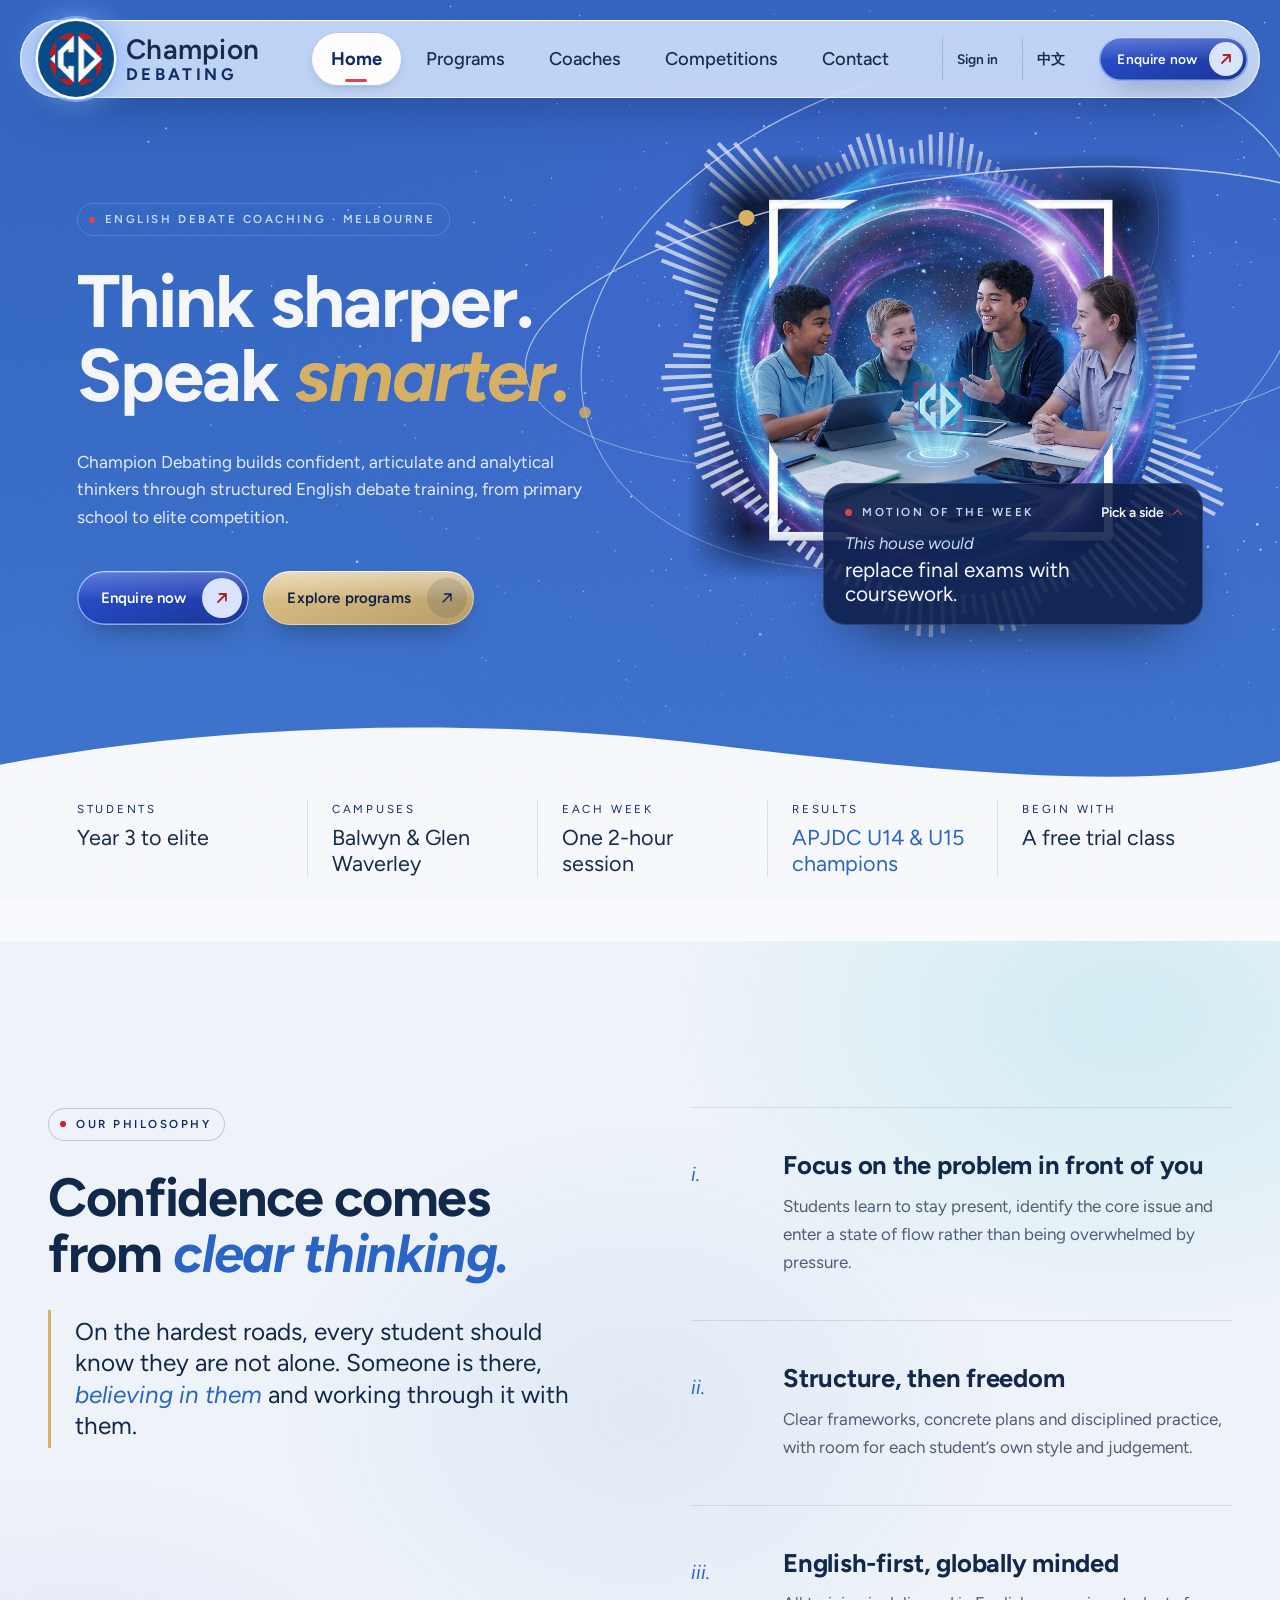
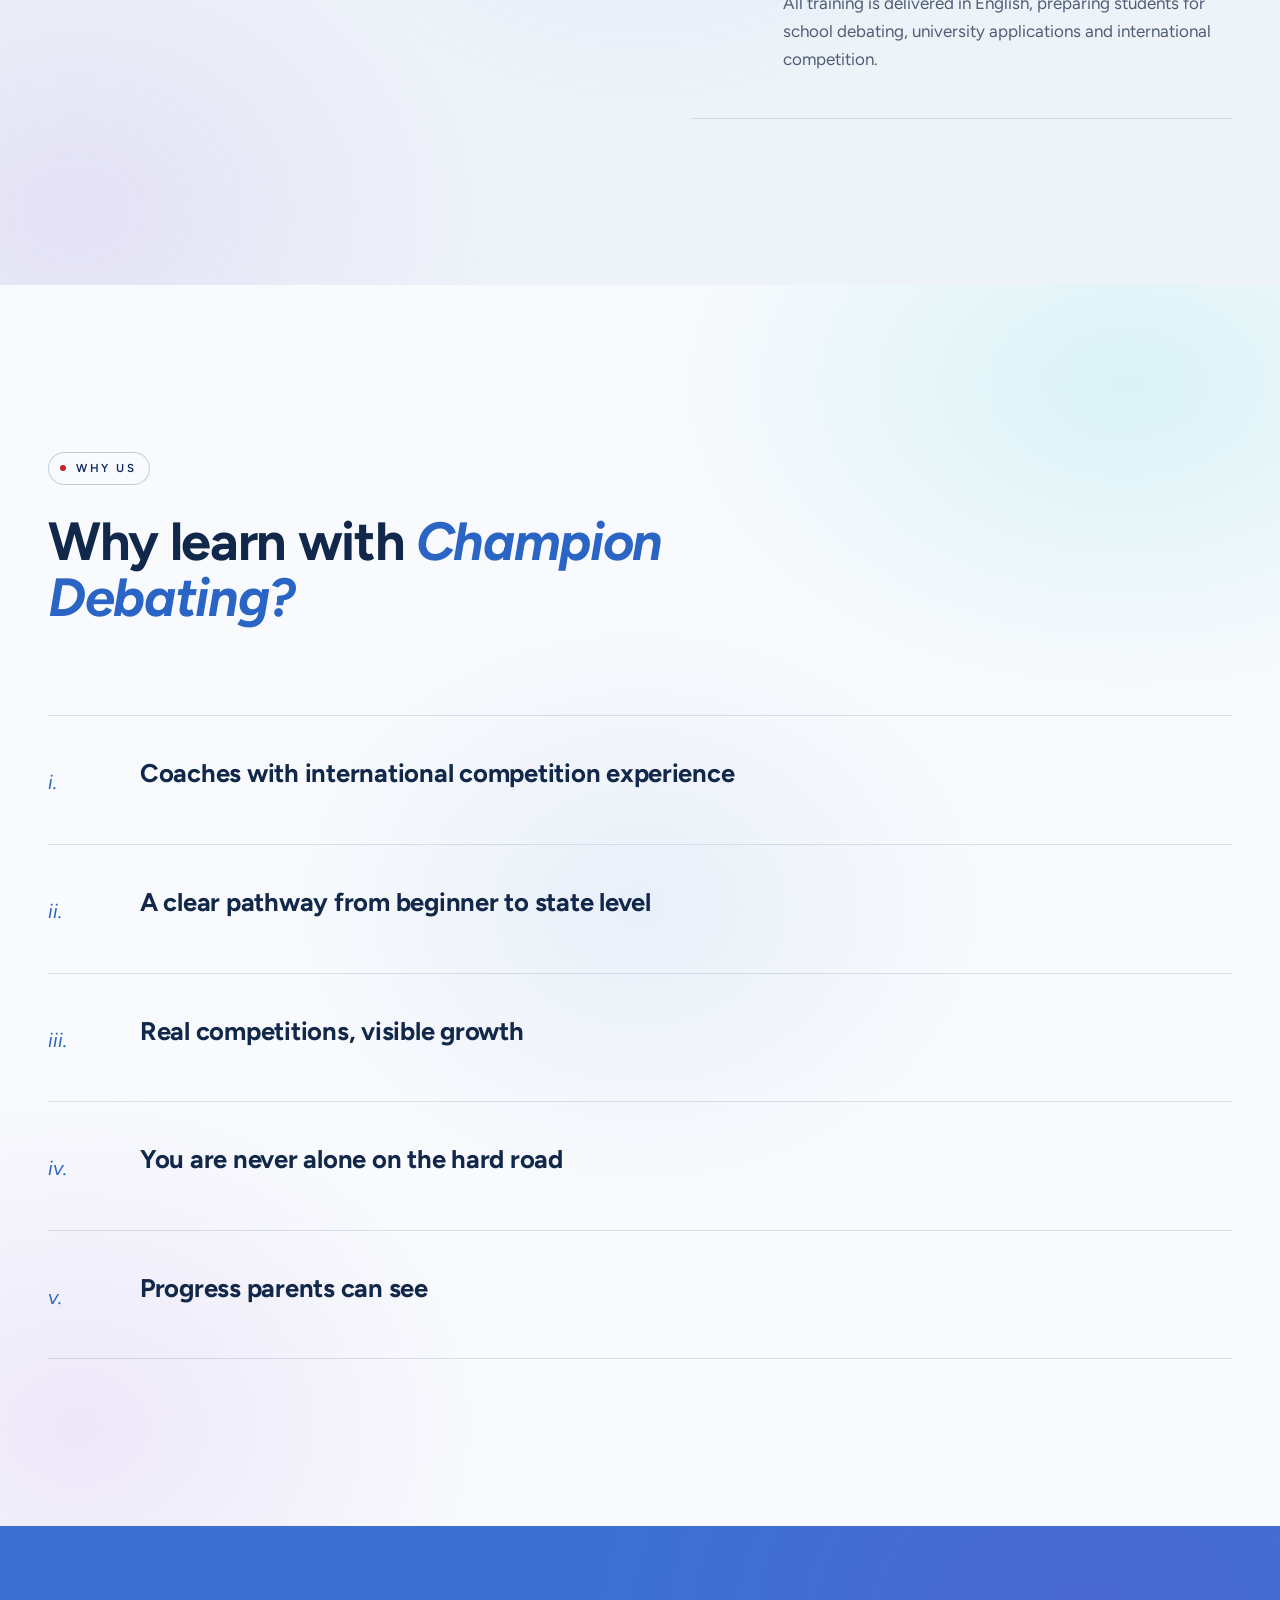
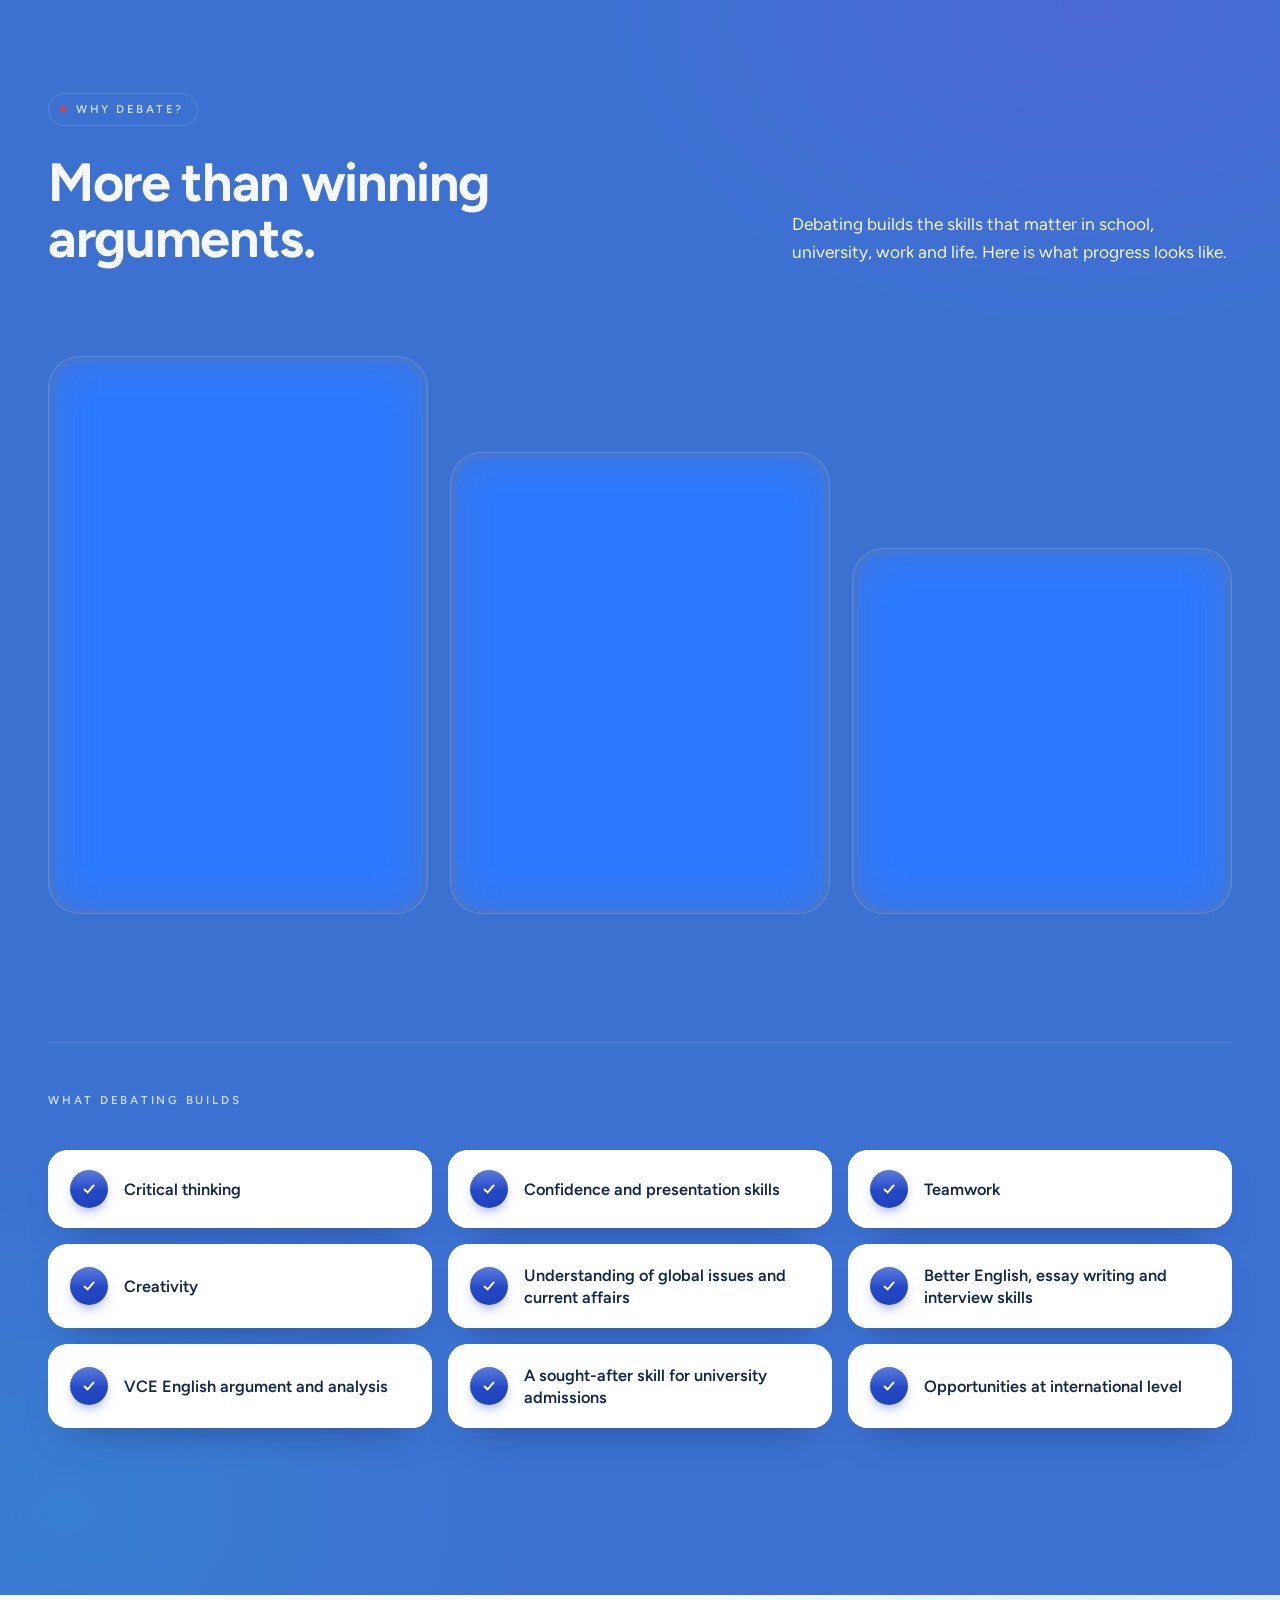
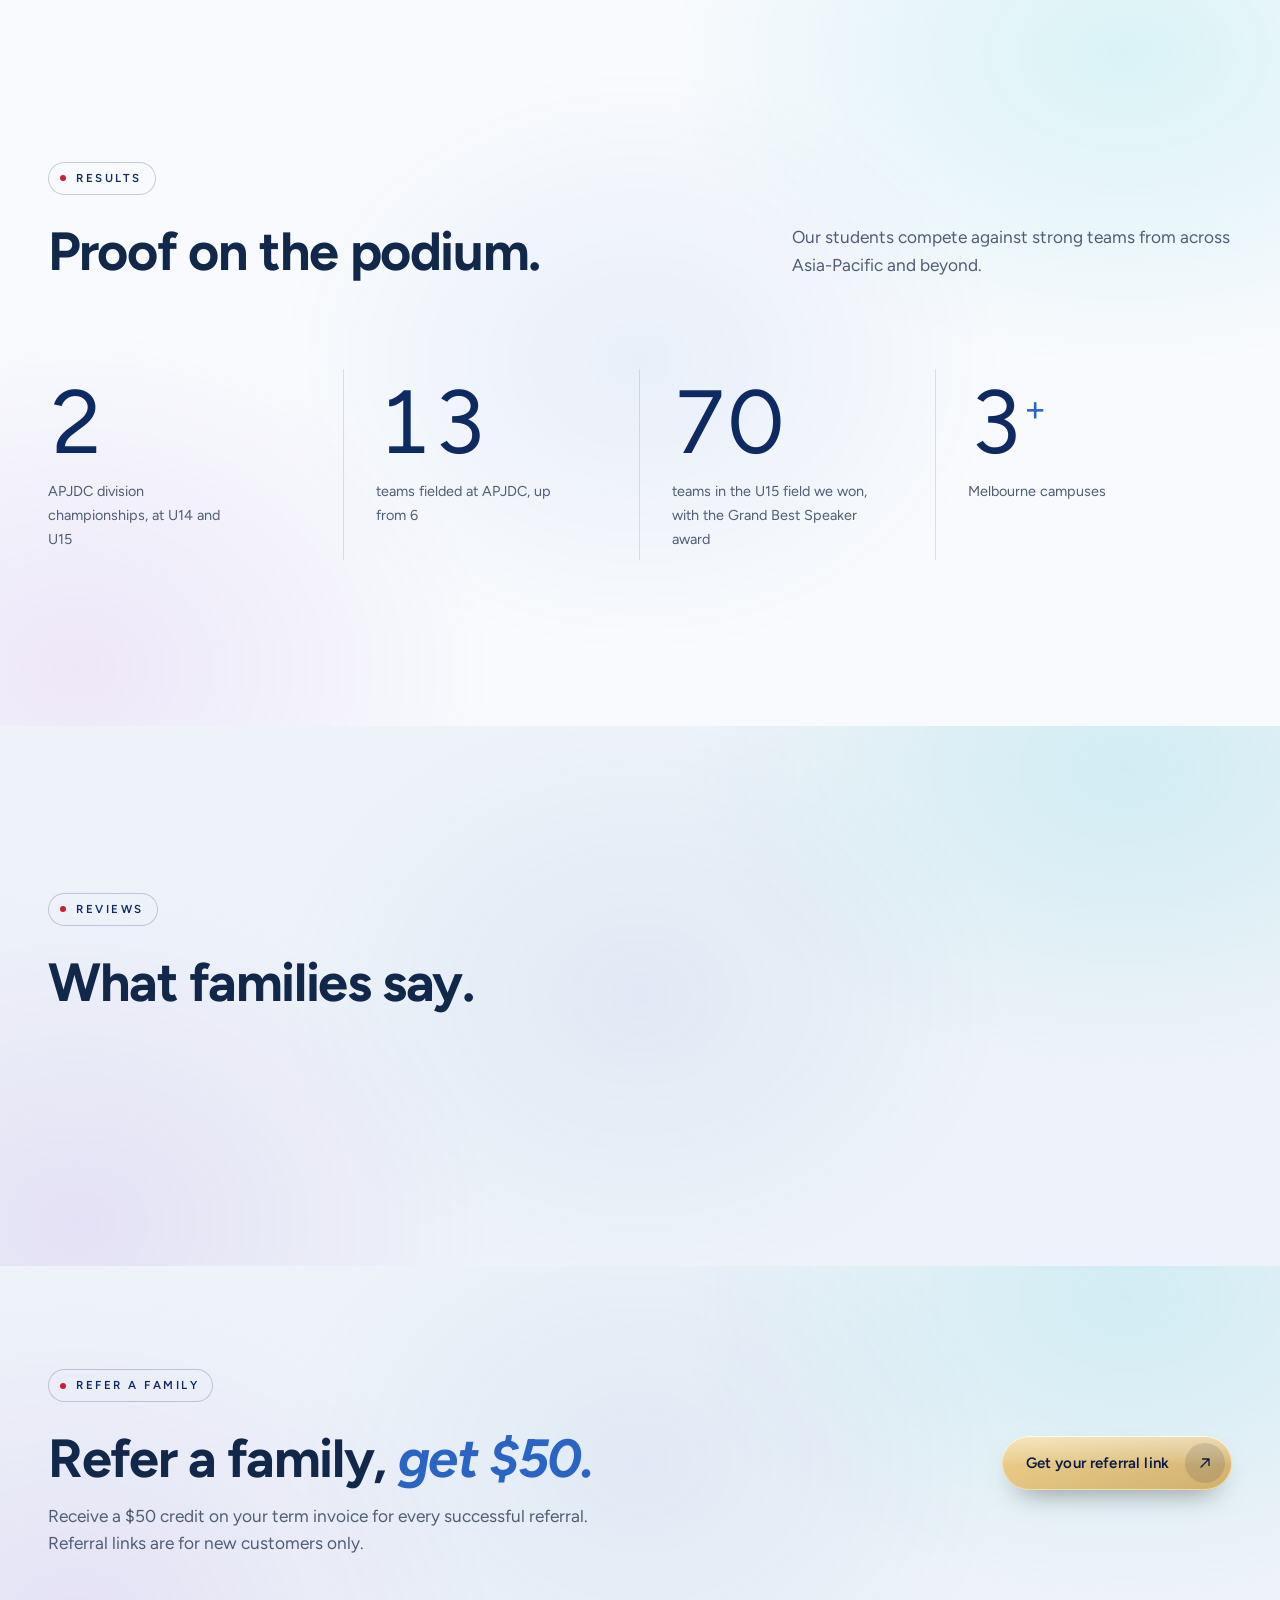
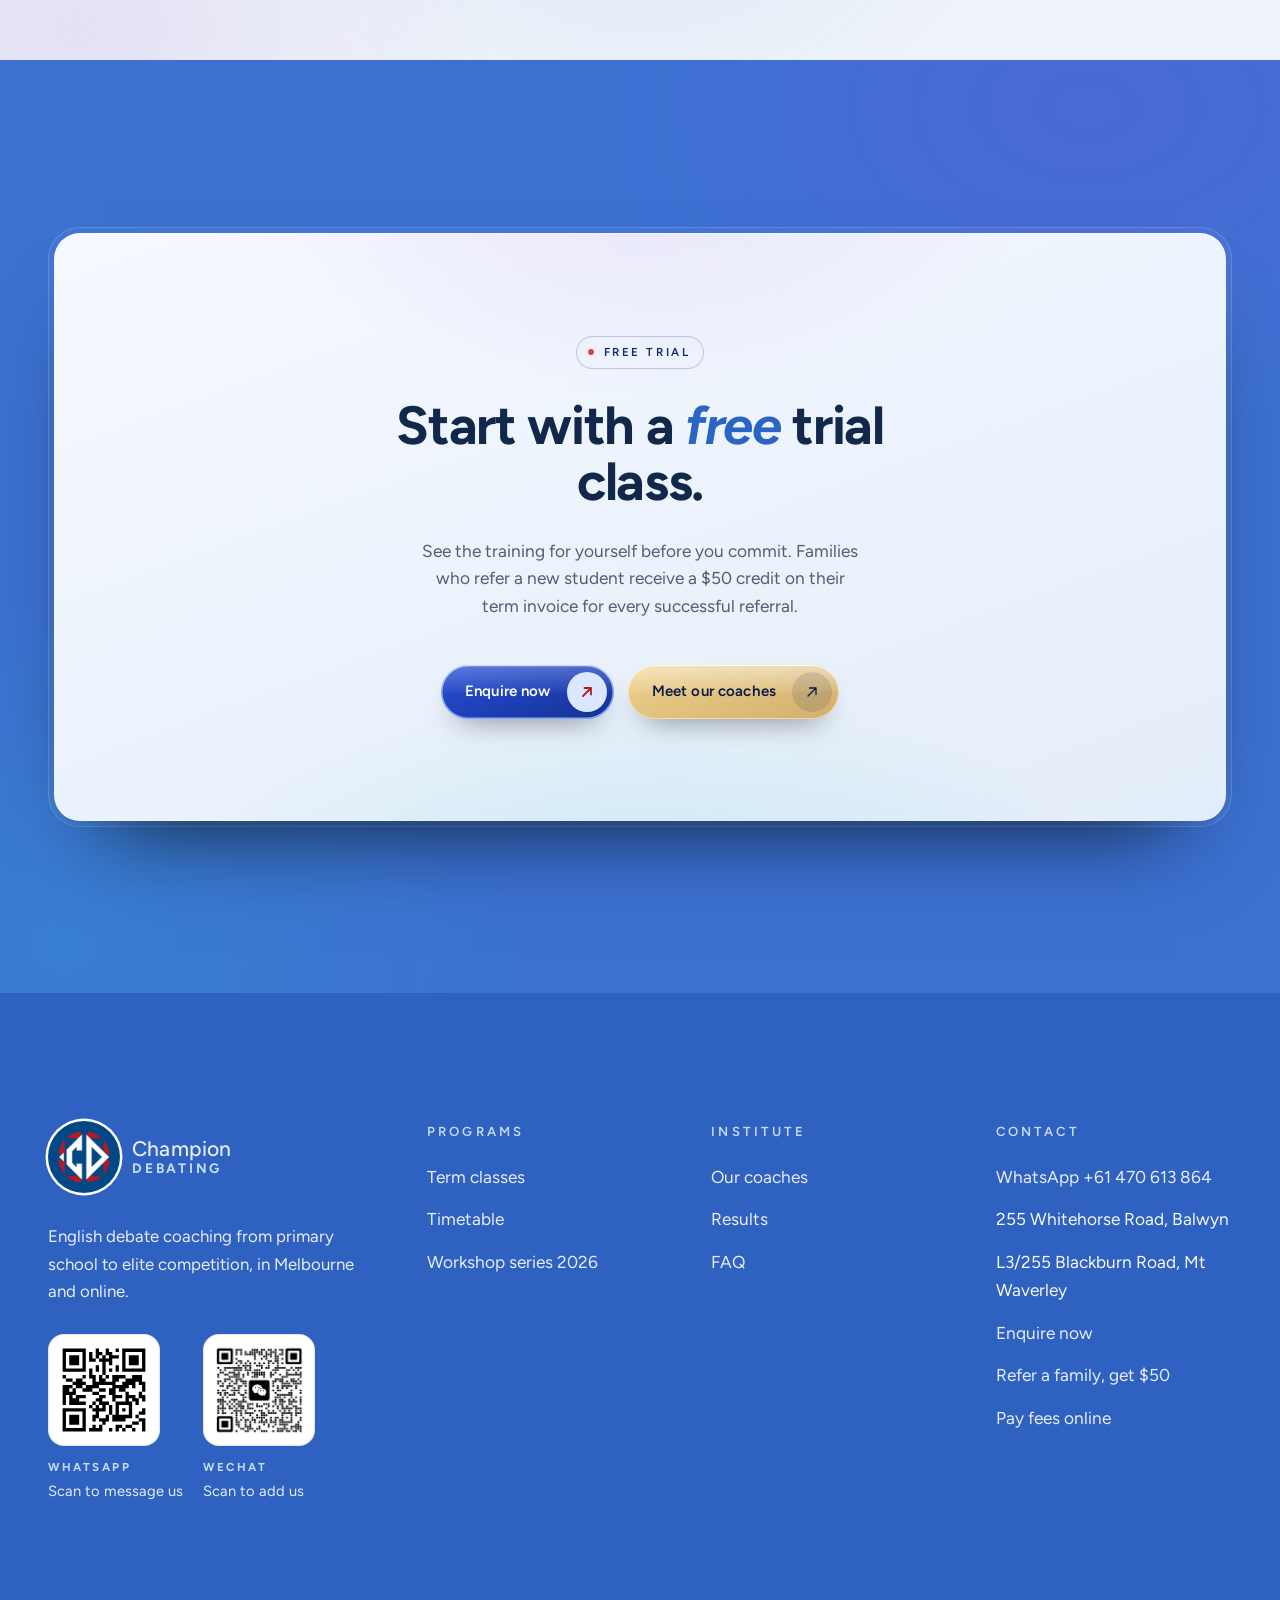
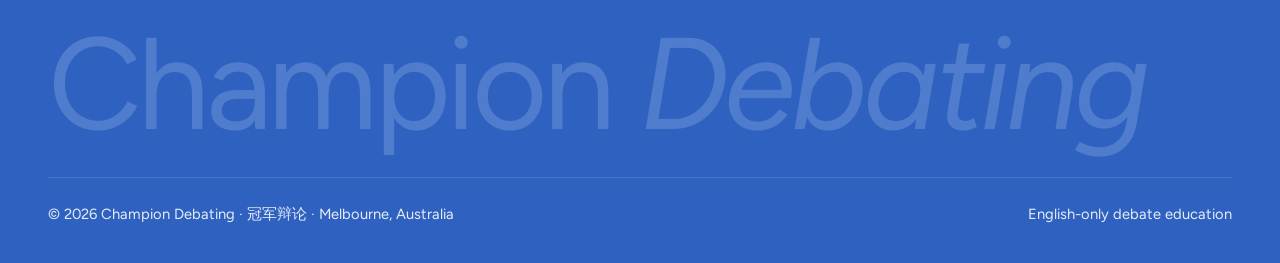
==== index.html @ 0b2eab9a "Coach photos, tournament logos, workshop posters and Glen Waverley address - Coaches page: photos an" ====
<!DOCTYPE html>
<html lang="en-AU">
<head>
  <meta charset="UTF-8">
  <meta name="viewport" content="width=device-width, initial-scale=1.0">
  <title>English Debating Classes in Melbourne | Champion Debating</title>
  <meta name="description" content="English debate coaching in Melbourne from Year 3 to elite competition, with weekly classes in Balwyn and Glen Waverley. Book a free trial.">
  <link rel="canonical" href="https://www.championdebating.com.au/">
  <link rel="alternate" hreflang="en-AU" href="https://www.championdebating.com.au/">
  <link rel="alternate" hreflang="zh-Hans" href="https://www.championdebating.com.au/zh/">
  <link rel="alternate" hreflang="x-default" href="https://www.championdebating.com.au/">


  <meta property="og:type" content="website">
  <meta property="og:site_name" content="Champion Debating">
  <meta property="og:locale" content="en_AU">
  <meta property="og:title" content="English Debating Classes in Melbourne | Champion Debating">
  <meta property="og:description" content="English debate coaching in Melbourne from Year 3 to elite competition, with weekly classes in Balwyn and Glen Waverley. Book a free trial.">
  <meta property="og:url" content="https://www.championdebating.com.au/">
  <meta property="og:image" content="https://www.championdebating.com.au/og-image.png">
  <meta property="og:image:width" content="1200">
  <meta property="og:image:height" content="630">
  <meta property="og:image:alt" content="Champion Debating logo with the line: Think sharper. Speak smarter.">
  <meta name="twitter:card" content="summary_large_image">
  <meta name="theme-color" content="#2f62c0">
  <script>document.documentElement.classList.add('js');</script>
  <link rel="preconnect" href="https://fonts.googleapis.com">
  <link rel="preconnect" href="https://fonts.gstatic.com" crossorigin>
  <link href="https://fonts.googleapis.com/css2?family=Figtree:ital,wght@0,400..800;1,400..800&display=swap" rel="stylesheet">
  <link rel="icon" type="image/png" href="favicon.png">
  <link rel="apple-touch-icon" href="apple-touch-icon.png">
  <link rel="stylesheet" href="styles.css?v=94">
  <script type="application/ld+json">
  {
    "@context": "https://schema.org",
    "@graph": [
      {
        "@type": "EducationalOrganization",
        "@id": "https://www.championdebating.com.au/#organization",
        "name": "Champion Debating",
        "alternateName": "冠军辩论",
        "url": "https://www.championdebating.com.au/",
        "logo": "https://www.championdebating.com.au/logo-mark.png",
        "image": "https://www.championdebating.com.au/og-image.png",
        "description": "English debate coaching from primary school to elite competition, in Melbourne and online.",
        "telephone": "+61 470 613 864",
        "address": [
          { "@type": "PostalAddress", "streetAddress": "255 Whitehorse Road", "addressLocality": "Balwyn", "addressRegion": "VIC", "addressCountry": "AU" },
          { "@type": "PostalAddress", "streetAddress": "L3/255 Blackburn Road", "addressLocality": "Mount Waverley", "addressRegion": "VIC", "addressCountry": "AU" }
        ],
        "areaServed": {
          "@type": "City",
          "name": "Melbourne"
        }
      },
      {
        "@type": "WebSite",
        "@id": "https://www.championdebating.com.au/#website",
        "url": "https://www.championdebating.com.au/",
        "name": "Champion Debating",
        "publisher": {
          "@id": "https://www.championdebating.com.au/#organization"
        },
        "inLanguage": "en-AU"
      },
      {
        "@type": "WebPage",
        "@id": "https://www.championdebating.com.au/#webpage",
        "url": "https://www.championdebating.com.au/",
        "name": "English Debating Classes in Melbourne | Champion Debating",
        "description": "English debate coaching in Melbourne from Year 3 to elite competition, with weekly classes in Balwyn and Glen Waverley. Book a free trial.",
        "isPartOf": {
          "@id": "https://www.championdebating.com.au/#website"
        },
        "about": {
          "@id": "https://www.championdebating.com.au/#organization"
        },
        "inLanguage": "en-AU",
        "primaryImageOfPage": {
          "@type": "ImageObject",
          "url": "https://www.championdebating.com.au/og-image.png"
        }
      }
    ]
  }
  </script>
</head>
<body>
  <a class="skip-link" href="#main">Skip to content</a>

  <header>
    <nav class="nav" aria-label="Main">
      <a class="brand" href="index.html" aria-label="Champion Debating home">
        <img class="brand__mark" src="logo-mark.png" alt="" width="40" height="40">
        <span class="brand__word"><b>Champion</b><span>Debating</span></span>
      </a>
      <div class="nav__links">
        <a href="index.html" aria-current="page">Home</a>
        <a href="programs.html">Programs</a>
        <a href="coaches.html">Coaches</a>
        <a href="competitions.html">Competitions</a>
        <a href="contact.html">Contact</a>
      </div>
      <a class="nav__signin" href="https://champion-debating.acadeasy.com.au/app/sign-in">Sign in</a>
      <a class="nav__lang" href="zh/index.html" lang="zh-Hans" hreflang="zh-Hans">中文</a>
      <a class="btn btn--primary btn--sm" href="contact.html#book">Enquire now
        <span class="btn__icon"><svg viewBox="0 0 16 16" fill="none" stroke="currentColor" stroke-width="1.3" stroke-linecap="round" stroke-linejoin="round" aria-hidden="true"><path d="M4 12 12 4M5.5 4H12v6.5"/></svg></span>
      </a>
      <button class="nav__toggle" type="button" aria-expanded="false" aria-controls="menu" aria-label="Open menu"><span></span><span></span></button>
    </nav>
    <div class="menu" id="menu">
      <div class="menu__links">
        <a href="index.html" aria-current="page"><span style="--i:0">Home</span></a>
        <a href="programs.html"><span style="--i:1">Programs</span></a>
        <a href="coaches.html"><span style="--i:2">Coaches</span></a>
        <a href="competitions.html"><span style="--i:3">Competitions</span></a>
        <a href="contact.html"><span style="--i:4">Contact</span></a>
      </div>
      <div class="menu__foot">
        <a class="menu__lang" href="https://champion-debating.acadeasy.com.au/app/sign-in">Sign in</a>
        <a class="menu__lang" href="zh/index.html" lang="zh-Hans" hreflang="zh-Hans">中文</a>
        <a class="btn btn--primary" href="contact.html#book">Enquire now
          <span class="btn__icon"><svg viewBox="0 0 16 16" fill="none" stroke="currentColor" stroke-width="1.3" stroke-linecap="round" stroke-linejoin="round" aria-hidden="true"><path d="M4 12 12 4M5.5 4H12v6.5"/></svg></span>
        </a>
      </div>
    </div>
  </header>

  <a class="book-bar btn btn--primary" href="contact.html#book">Enquire now
    <span class="btn__icon"><svg viewBox="0 0 16 16" fill="none" stroke="currentColor" stroke-width="1.3" stroke-linecap="round" stroke-linejoin="round" aria-hidden="true"><path d="M4 12 12 4M5.5 4H12v6.5"/></svg></span>
  </a>

  <main id="main">
    <section class="hero hero--photo on-dark" aria-labelledby="page-title">
      <canvas class="hero__canvas" data-scene="voice" data-photo="hero-students.jpg" aria-hidden="true"></canvas>
      <div class="hero__fade"></div>
      <div class="container hero__content">
        <div class="hero__layout">
        <div class="hero__main">
        <h1 class="eyebrow" id="page-title">English debate coaching · Melbourne</h1>
        <p class="display hero__title">
          <span class="line"><span style="--i:0">Think sharper.</span></span>
          <span class="line"><span style="--i:1">Speak <em>smarter.</em></span></span>
        </p>
        <p class="lede hero__lede">Champion Debating builds confident, articulate and analytical thinkers through structured English debate training, from primary school to elite competition.</p>
        <div class="btn-row">
          <a class="btn btn--primary" href="contact.html#book">Enquire now
            <span class="btn__icon"><svg viewBox="0 0 16 16" fill="none" stroke="currentColor" stroke-width="1.3" stroke-linecap="round" stroke-linejoin="round" aria-hidden="true"><path d="M4 12 12 4M5.5 4H12v6.5"/></svg></span>
          </a>
          <a class="btn btn--gold" href="programs.html">Explore programs
            <span class="btn__icon"><svg viewBox="0 0 16 16" fill="none" stroke="currentColor" stroke-width="1.3" stroke-linecap="round" stroke-linejoin="round" aria-hidden="true"><path d="M4 12 12 4M5.5 4H12v6.5"/></svg></span>
          </a>
        </div>
        </div>
        </div>
        <div class="hero__motion">
          <aside class="motion" aria-labelledby="motion-label" data-motion>
            <details class="motion__details">
            <summary class="motion__summary">
              <span class="motion__head">
                <span class="motion__label" id="motion-label">Motion of the week</span>
                <span class="motion__toggle"><span class="motion__toggle-open">Pick a side</span><span class="motion__toggle-close">Close</span></span>
              </span>
              <span class="motion__text"><span>This house would</span> ban homework in primary schools.</span>
            </summary>
            <div class="motion__body">
            <p class="motion__ask" id="motion-ask">Which side would you take?</p>
            <div class="motion__sides" role="group" aria-labelledby="motion-ask">
              <button class="motion__side" type="button" data-side="for" aria-pressed="false">For</button>
              <button class="motion__side" type="button" data-side="against" aria-pressed="false">Against</button>
            </div>
            <div class="motion__result" aria-live="polite">
              <div data-argument="for" hidden>
                <p class="motion__argument">“Young children have few free hours. Every one spent on worksheets is an hour not spent playing, reading for fun or sleeping, and those build learning too.”</p>
                <p class="motion__tip"><span>Coach’s tip</span>Lead with what children lose, not with what homework fails to give.</p>
              </div>
              <div data-argument="against" hidden>
                <p class="motion__argument">“Homework teaches habits that class time can’t: planning, working alone and asking for help. Ban it, and children first meet those skills in high school, when the stakes are higher.”</p>
                <p class="motion__tip"><span>Coach’s tip</span>Don’t defend all homework. Defend the right kind: short, purposeful and age-appropriate.</p>
              </div>
              <div class="motion__next" hidden>
                <button class="motion__switch" type="button" data-switch>Now argue the other side</button>
                <a class="text-link" href="contact.html#book">Try it in a free class
                  <svg viewBox="0 0 16 16" fill="none" stroke="currentColor" stroke-width="1.3" stroke-linecap="round" stroke-linejoin="round" aria-hidden="true"><path d="M4 12 12 4M5.5 4H12v6.5"/></svg>
                </a>
              </div>
            </div>
            </div>
            </details>
          </aside>
        </div>
      </div>
      <svg class="hero__wave" viewBox="0 0 1440 90" preserveAspectRatio="none" aria-hidden="true"><path d="M0 62C240 22 520 12 800 42s500 46 640 16V90H0Z"/></svg>
    </section>

    <section class="facts-strip" aria-label="At a glance">
      <div class="container">
        <dl class="hero__meta">
          <div><dt>Students</dt><dd>Year 3 to elite</dd></div>
          <div><dt>Campuses</dt><dd>Balwyn &amp; Glen Waverley</dd></div>
          <div><dt>Each week</dt><dd>One 2-hour session</dd></div>
          <div><dt>Results</dt><dd class="hero__proof">APJDC U14 &amp; U15 champions</dd></div>
          <div><dt>Begin with</dt><dd>A free trial class</dd></div>
        </dl>
      </div>
    </section>

    <section class="section section--cream" aria-labelledby="philosophy-title">
      <div class="container split">
        <div class="split__sticky" data-reveal>
          <span class="eyebrow">Our philosophy</span>
          <h2 class="h2" id="philosophy-title">Confidence comes from <em>clear thinking.</em></h2>
          <blockquote class="philosophy-quote">On the hardest roads, every student should know they are not alone. Someone is there, <em>believing in them</em> and working through it with them.</blockquote>
        </div>
        <ol class="principles">
          <li data-reveal>
            <span class="principles__num">i.</span>
            <div>
              <h3 class="h3">Focus on the problem in front of you</h3>
              <p>Students learn to stay present, identify the core issue and enter a state of flow rather than being overwhelmed by pressure.</p>
            </div>
          </li>
          <li data-reveal style="--d:80ms">
            <span class="principles__num">ii.</span>
            <div>
              <h3 class="h3">Structure, then freedom</h3>
              <p>Clear frameworks, concrete plans and disciplined practice, with room for each student’s own style and judgement.</p>
            </div>
          </li>
          <li data-reveal style="--d:160ms">
            <span class="principles__num">iii.</span>
            <div>
              <h3 class="h3">English-first, globally minded</h3>
              <p>All training is delivered in English, preparing students for school debating, university applications and international competition.</p>
            </div>
          </li>
        </ol>
      </div>
    </section>

    <section class="section section--paper" aria-labelledby="why-us-title">
      <div class="container">
        <div class="section-head">
          <div data-reveal>
            <span class="eyebrow">Why us</span>
            <h2 class="h2" id="why-us-title">Why learn with <em>Champion Debating?</em></h2>
          </div>
        </div>
        <ol class="principles">
          <li data-reveal><span class="principles__num">i.</span><div><h3 class="h3">Coaches with international competition experience</h3></div></li>
          <li data-reveal style="--d:80ms"><span class="principles__num">ii.</span><div><h3 class="h3">A clear pathway from beginner to state level</h3></div></li>
          <li data-reveal style="--d:160ms"><span class="principles__num">iii.</span><div><h3 class="h3">Real competitions, visible growth</h3></div></li>
          <li data-reveal style="--d:240ms"><span class="principles__num">iv.</span><div><h3 class="h3">You are never alone on the hard road</h3></div></li>
          <li data-reveal style="--d:320ms"><span class="principles__num">v.</span><div><h3 class="h3">Progress parents can see</h3></div></li>
        </ol>
      </div>
    </section>

    <section class="section section--dark on-dark" aria-labelledby="why-title">
      <div class="container">
        <div class="section-head">
          <div data-reveal>
            <span class="eyebrow">Why debate?</span>
            <h2 class="h2" id="why-title">More than winning arguments.</h2>
          </div>
          <p class="lede" data-reveal style="--d:120ms">Debating builds the skills that matter in school, university, work and life. Here is what progress looks like.</p>
        </div>
        <div class="stages">
          <article class="bezel stage" data-reveal="tilt">
            <div class="bezel__core">
              <div class="stage__numeral" aria-hidden="true">3</div>
              <h3 class="h3">After 3 months</h3>
              <p>Understands debate theory and is exposed to global affairs.</p>
            </div>
          </article>
          <article class="bezel stage" data-reveal="tilt" style="--d:140ms">
            <div class="bezel__core">
              <div class="stage__numeral" aria-hidden="true">6</div>
              <h3 class="h3">After 6 months</h3>
              <p>Builds strength in rebuttal and strategy, and deepens current affairs knowledge.</p>
            </div>
          </article>
          <article class="bezel stage" data-reveal="tilt" style="--d:280ms">
            <div class="bezel__core">
              <div class="stage__numeral" aria-hidden="true">12</div>
              <h3 class="h3">After 1 year</h3>
              <p>Consistently identifies strong cases for any topic.</p>
            </div>
          </article>
        </div>
        <div class="skills" data-reveal>
          <p class="skills__title">What debating builds</p>
          <ul class="skills__list">
            <li>Critical thinking</li><li>Confidence and presentation skills</li><li>Teamwork</li><li>Creativity</li>
            <li>Understanding of global issues and current affairs</li><li>Better English, essay writing and interview skills</li>
            <li>VCE English argument and analysis</li><li>A sought-after skill for university admissions</li><li>Opportunities at international level</li>
          </ul>
        </div>
      </div>
    </section>

    <section class="section section--paper" aria-labelledby="results-title">
      <div class="container">
        <div class="section-head">
          <div data-reveal>
            <span class="eyebrow">Results</span>
            <h2 class="h2" id="results-title">Proof on the podium.</h2>
          </div>
          <p class="lede" data-reveal style="--d:120ms">Our students compete against strong teams from across Asia-Pacific and beyond.</p>
        </div>
        <div class="stats stats--light">
          <div class="stat" data-reveal><div class="stat__num"><span>2</span></div><p class="stat__label">APJDC division championships, at U14 and U15</p></div>
          <div class="stat" data-reveal style="--d:100ms"><div class="stat__num"><span>13</span></div><p class="stat__label">teams fielded at APJDC, up from 6</p></div>
          <div class="stat" data-reveal style="--d:200ms"><div class="stat__num"><span>70</span></div><p class="stat__label">teams in the U15 field we won, with the Grand Best Speaker award</p></div>
          <div class="stat" data-reveal style="--d:300ms"><div class="stat__num"><span>3</span><sup>+</sup></div><p class="stat__label">Melbourne campuses</p></div>
        </div>
      </div>
    </section>

    <section class="section section--cream" aria-labelledby="reviews-title">
      <div class="container">
        <div class="section-head">
          <div data-reveal>
            <span class="eyebrow">Reviews</span>
            <h2 class="h2" id="reviews-title">What families say.</h2>
          </div>
        </div>
        <acadeasy-reviews border-color="#f94e4e" title="Family reviews"></acadeasy-reviews>
      </div>
    </section>

    <section class="section section--cream refer-band" aria-labelledby="refer-title">
      <div class="container refer-band__inner" data-reveal>
        <div>
          <span class="eyebrow">Refer a family</span>
          <h2 class="h2" id="refer-title">Refer a family, <em>get $50.</em></h2>
          <p class="lede">Receive a $50 credit on your term invoice for every successful referral. Referral links are for new customers only.</p>
        </div>
        <a class="btn btn--gold" href="refer.html">Get your referral link
          <span class="btn__icon"><svg viewBox="0 0 16 16" fill="none" stroke="currentColor" stroke-width="1.3" stroke-linecap="round" stroke-linejoin="round" aria-hidden="true"><path d="M4 12 12 4M5.5 4H12v6.5"/></svg></span>
        </a>
      </div>
    </section>

    <section class="section section--dark on-dark" aria-labelledby="cta-title">
      <div class="container">
        <div class="bezel cta" data-reveal>
          <div class="bezel__core">
            <span class="eyebrow">Free trial</span>
            <h2 class="h2" id="cta-title">Start with a <em>free</em> trial class.</h2>
            <p class="lede">See the training for yourself before you commit. Families who refer a new student receive a $50 credit on their term invoice for every successful referral.</p>
            <div class="btn-row">
              <a class="btn btn--primary" href="contact.html#book">Enquire now
            <span class="btn__icon"><svg viewBox="0 0 16 16" fill="none" stroke="currentColor" stroke-width="1.3" stroke-linecap="round" stroke-linejoin="round" aria-hidden="true"><path d="M4 12 12 4M5.5 4H12v6.5"/></svg></span>
          </a>
              <a class="btn btn--gold" href="coaches.html">Meet our coaches
            <span class="btn__icon"><svg viewBox="0 0 16 16" fill="none" stroke="currentColor" stroke-width="1.3" stroke-linecap="round" stroke-linejoin="round" aria-hidden="true"><path d="M4 12 12 4M5.5 4H12v6.5"/></svg></span>
          </a>
            </div>
          </div>
        </div>
      </div>
    </section>
  </main>

  <footer class="footer">
    <div class="container">
      <div class="footer__grid">
        <div>
          <a class="brand" href="index.html" aria-label="Champion Debating home">
            <img class="brand__mark" src="logo-mark.png" alt="" width="40" height="40">
            <span class="brand__word"><b>Champion</b><span>Debating</span></span>
          </a>
          <p class="footer__blurb">English debate coaching from primary school to elite competition, in Melbourne and online.</p>
          <div class="qr-codes">
            <figure class="qr">
              <a href="https://wa.me/61470613864"><img src="qr-whatsapp.svg?v=2" alt="QR code to message Champion Debating on WhatsApp" width="112" height="112" loading="lazy"></a>
              <figcaption><b>WhatsApp</b>Scan to message us</figcaption>
            </figure>
            <figure class="qr">
              <img src="qr-wechat.png" alt="QR code to add Champion Debating on WeChat" width="112" height="112" loading="lazy">
              <figcaption><b>WeChat</b>Scan to add us</figcaption>
            </figure>
          </div>
        </div>
        <div>
          <h2>Programs</h2>
          <ul>
            <li><a href="programs.html#programs">Term classes</a></li>
            <li><a href="programs.html#timetable">Timetable</a></li>
            <li><a href="competitions.html#workshops">Workshop series 2026</a></li>
          </ul>
        </div>
        <div>
          <h2>Institute</h2>
          <ul>
            <li><a href="coaches.html">Our coaches</a></li>
            <li><a href="competitions.html#results">Results</a></li>
            <li><a href="programs.html#faq">FAQ</a></li>
          </ul>
        </div>
        <div>
          <h2>Contact</h2>
          <ul>
            <li><a href="https://wa.me/61470613864">WhatsApp +61 470 613 864</a></li>
            <li>255 Whitehorse Road, Balwyn</li>
            <li>L3/255 Blackburn Road, Mt Waverley</li>
            <li><a href="contact.html#book">Enquire now</a></li>
            <li><a href="refer.html">Refer a family, get $50</a></li>
            <li><a href="pay.html">Pay fees online</a></li>
          </ul>
        </div>
      </div>
      <p class="footer__word" aria-hidden="true">Champion <em>Debating</em></p>
      <div class="footer__legal">
        <p>© <span data-year>2026</span> Champion Debating · <span lang="zh-Hans">冠军辩论</span> · Melbourne, Australia</p>
        <p>English-only debate education</p>
      </div>
    </div>
  </footer>

  <script src="scene.js?v=43" defer></script>
  <script src="motions-of-the-week.js?v=1" defer></script>
  <script src="https://champion-debating.acadeasy.com.au/embed.js" async></script>
  <script src="main.js?v=16" defer></script>
</body>
</html>
---- styles.css ----
/* Champion Debating — clean sans (Figtree), in royal blue with royal blue and gold glass actions and a sky-blue accent */

:root {
  --ink: #081a45;
  --ink-2: #0c2257;
  --blue: #0d2a63;
  --blue-bright: #2a64c4;
  --royal: #2f62e8;
  --gold: #d8b062;
  /* Backgrounds of the hero, dark sections and footer; lighter than --ink at the client's request. */
  --bg-deep: #2f62c0;
  --bg-deep-2: #3a70cc;
  --bg-section: #3c71d2;
  /* The blue field of the client's logo artwork (Logo.jpg). */
  --logo-blue: #024886;
  --sky: #8fb9ea;
  --sky-soft: #c6dbf4;
  --sky-pale: #e3edf9;
  --red: #c8202f;
  --red-bright: #e0404c;
  --cream: #eef3f9;
  --paper: #f8fafd;

  --text-dark: #12284a;
  --text-dark-muted: #4f5d75;
  --text-light: #f6f8fc;
  /* High enough to keep 4.5:1 on the lighter section blues. */
  --text-light-muted: rgba(246, 248, 252, 0.92);

  --hair-dark: rgba(18, 40, 74, 0.12);
  --hair-light: rgba(198, 219, 244, 0.16);

  /* Frosted glass: a see-through fill, a blur of what is behind, a bright edge and a top highlight. */
  --glass-blur: blur(20px) saturate(150%);
  --glass-dark: rgba(255, 255, 255, 0.07);
  --glass-dark-edge: rgba(255, 255, 255, 0.16);
  --glass-light: rgba(255, 255, 255, 0.58);
  --glass-light-edge: rgba(255, 255, 255, 0.85);

  /* One clean sans throughout, at the client's request (they pointed to SAP's "72", which is not licensed for use; Figtree is the free stand-in). */
  --font-display: "Figtree", "Segoe UI", system-ui, sans-serif;
  --font-body: "Figtree", "Segoe UI", system-ui, sans-serif;

  --fs-display: clamp(2.6rem, 6vw, 6rem);
  --fs-h2: clamp(2.1rem, 4.2vw, 3.8rem);
  --fs-h3: clamp(1.5rem, 2vw, 1.9rem);
  --fs-lede: clamp(1.08rem, 1.35vw, 1.25rem);

  --gutter: clamp(16px, 4vw, 48px);
  --section-y: clamp(104px, 13vw, 184px);
  --radius: 2rem;
  --bezel-pad: 6px;

  --ease: cubic-bezier(0.32, 0.72, 0, 1);
  --ease-out: cubic-bezier(0.16, 1, 0.3, 1);

  --z-grain: 60;
  --z-menu: 40;
  --z-nav: 50;
}

*, *::before, *::after { box-sizing: border-box; margin: 0; padding: 0; }

html { -webkit-text-size-adjust: 100%; scroll-behavior: smooth; }

body {
  font-family: var(--font-body);
  font-size: 1.0625rem;
  line-height: 1.65;
  color: var(--text-dark);
  background: var(--paper);
  -webkit-font-smoothing: antialiased;
  overflow-x: hidden;
}

body.menu-open { overflow: hidden; }

/* Film grain sits on a fixed layer so it never repaints with scroll */
body::after {
  content: "";
  position: fixed;
  inset: 0;
  z-index: var(--z-grain);
  pointer-events: none;
  opacity: 0.06;
  background-image: url("data:image/svg+xml,%3Csvg xmlns='http://www.w3.org/2000/svg' width='160' height='160'%3E%3Cfilter id='n'%3E%3CfeTurbulence type='fractalNoise' baseFrequency='.9' numOctaves='3' stitchTiles='stitch'/%3E%3C/filter%3E%3Crect width='100%25' height='100%25' filter='url(%23n)'/%3E%3C/svg%3E");
}

img, svg, canvas { display: block; }
a { color: inherit; text-decoration: none; }
button, input, select, textarea { font: inherit; color: inherit; }
ul { list-style: none; }

:focus-visible { outline: 2px solid var(--sky); outline-offset: 3px; border-radius: 8px; }

/* Chinese pages: the Latin display fonts have no CJK glyphs, so name serif/sans fallbacks,
   give CJK more leading, and avoid synthetic italics. */
:lang(zh) {
  --font-display: "Figtree", "PingFang SC", "Microsoft YaHei", "Noto Sans SC", sans-serif;
  --font-body: "Figtree", "PingFang SC", "Microsoft YaHei", "Noto Sans SC", sans-serif;
}
:lang(zh) em { font-style: normal; }
:lang(zh) .display { line-height: 1.12; letter-spacing: 0; }
:lang(zh) .h2, :lang(zh) .h3 { line-height: 1.25; letter-spacing: 0; }

.skip-link {
  position: absolute;
  left: 16px;
  top: -60px;
  z-index: 100;
  padding: 10px 18px;
  border-radius: 999px;
  background: var(--sky);
  color: var(--ink);
  font-weight: 600;
}
.skip-link:focus { top: 16px; }

.sr-only {
  position: absolute; width: 1px; height: 1px; overflow: hidden;
  clip: rect(0 0 0 0); white-space: nowrap;
}

.container { width: 100%; max-width: 1280px; margin: 0 auto; padding: 0 var(--gutter); }

/* ---------- Type ---------- */

.display, .h2, .h3 {
  font-family: var(--font-display);
  font-weight: 700;
  letter-spacing: -0.025em;
}
.display { font-size: var(--fs-display); line-height: 1; }
.h2 { font-size: var(--fs-h2); line-height: 1.05; }
.h3 { font-size: var(--fs-h3); line-height: 1.08; letter-spacing: -0.01em; }
.display em, .h2 em, .h3 em { font-style: italic; color: var(--blue-bright); }
.on-dark .display em, .on-dark .h2 em, .on-dark .h3 em { color: var(--gold); }

.lede { font-size: var(--fs-lede); line-height: 1.6; color: var(--text-dark-muted); max-width: 40ch; }
.on-dark .lede { color: var(--text-light-muted); }
.muted { color: var(--text-dark-muted); }
.on-dark .muted { color: var(--text-light-muted); }

.eyebrow {
  display: inline-flex;
  align-items: center;
  gap: 10px;
  padding: 7px 14px 7px 12px;
  border-radius: 999px;
  font-size: 0.72rem;
  font-weight: 600;
  letter-spacing: 0.22em;
  text-transform: uppercase;
  color: var(--blue);
  box-shadow: inset 0 0 0 1px rgba(13, 42, 99, 0.22);
  margin-bottom: 28px;
}
.eyebrow::before {
  content: "";
  width: 6px; height: 6px; border-radius: 50%;
  background: var(--red);
}
.on-dark .eyebrow::before { background: var(--red-bright); }
.on-dark .eyebrow { color: var(--sky-soft); box-shadow: inset 0 0 0 1px rgba(143, 185, 234, 0.3); }

/* ---------- Sections ---------- */

.section { padding: var(--section-y) 0; position: relative; }
.section--cream, .section--paper {
  background:
    radial-gradient(700px 480px at 88% 8%, rgba(34, 195, 207, 0.14), transparent 65%),
    radial-gradient(640px 520px at 6% 92%, rgba(142, 68, 214, 0.1), transparent 65%),
    radial-gradient(520px 420px at 50% 50%, rgba(42, 100, 196, 0.07), transparent 70%),
    var(--paper);
}
.section--cream { background-color: var(--cream); }
/* A few shades lighter than the footer so the last section doesn't merge into it.
   #3c71d2 is the lightest blue that keeps white text at 4.5:1, so muted text goes full white here. */
.section--dark, .section--blue {
  --text-light-muted: var(--text-light);
  color: var(--text-light);
  background:
    radial-gradient(800px 520px at 85% 5%, rgba(142, 68, 214, 0.18), transparent 62%),
    radial-gradient(760px 560px at 5% 95%, rgba(34, 195, 207, 0.16), transparent 62%),
    var(--bg-section);
}

.section-head { display: grid; grid-template-columns: 1.2fr 1fr; gap: 48px; align-items: end; margin-bottom: clamp(56px, 7vw, 96px); }
.section-head .lede { justify-self: end; }

/* ---------- Buttons ---------- */

.btn {
  display: inline-flex;
  align-items: center;
  gap: 16px;
  padding: 7px 7px 7px 24px;
  border-radius: 999px;
  border: 0;
  cursor: pointer;
  font-size: 0.94rem;
  font-weight: 600;
  letter-spacing: 0.01em;
  white-space: nowrap;
  transition: transform 0.5s var(--ease), background-color 0.6s var(--ease), color 0.6s var(--ease), box-shadow 0.6s var(--ease);
}
.btn:active { transform: scale(0.98); }
.btn__icon {
  width: 40px; height: 40px;
  border-radius: 50%;
  display: grid; place-items: center;
  transition: transform 0.7s var(--ease);
}
.btn:hover .btn__icon { transform: translate(3px, -2px) scale(1.06); }
.btn svg { width: 16px; height: 16px; }

/* Booking is the one deep royal blue action on every page, in glossy glass. Being darker than the other
   buttons, it gets a bright rim to separate it from the navy, a halo that pulses out every few seconds,
   and a light that sweeps across it. */
.btn--primary {
  position: relative; overflow: hidden; isolation: isolate;
  color: #fff;
  background:
    linear-gradient(180deg, rgba(255, 255, 255, 0.24) 0%, rgba(255, 255, 255, 0.04) 48%, transparent 52%),
    linear-gradient(160deg, #2a52d4 0%, #1e40b8 50%, #16328f 100%);
  -webkit-backdrop-filter: var(--glass-blur);
  backdrop-filter: var(--glass-blur);
  box-shadow: var(--book-ring), 0 0 0 0 rgba(96, 146, 255, 0.55), 0 14px 30px -16px rgba(0, 0, 0, 0.55);
  animation: book-pulse 3s ease-out 1s infinite;
  --book-ring: inset 0 1px 0 rgba(255, 255, 255, 0.55), inset 0 0 0 1.5px rgba(140, 178, 255, 0.95);
}
@keyframes book-pulse {
  0%, 40% { box-shadow: var(--book-ring), 0 0 0 0 rgba(96, 146, 255, 0.55), 0 14px 30px -16px rgba(0, 0, 0, 0.55); }
  100% { box-shadow: var(--book-ring), 0 0 0 12px rgba(96, 146, 255, 0), 0 14px 30px -16px rgba(0, 0, 0, 0.55); }
}
/* The arrow is drawn in the logo red, tying the booking button to the brand. It sits on an ice blue
   circle: on a translucent one the red arrow nearly vanished against the blue. */
.btn--primary .btn__icon { background: #dbe6ff; color: #b41c24; }
.btn--primary .btn__icon svg { stroke-width: 1.8; }
.btn--primary:hover { filter: brightness(1.08); }
.btn--primary::after {
  content: ""; position: absolute; inset: 0; z-index: -1; pointer-events: none;
  background: linear-gradient(110deg, transparent 35%, rgba(255, 255, 255, 0.6) 50%, transparent 65%);
  transform: translateX(-120%);
  animation: shine 6s ease-in-out 2s infinite;
}
@keyframes shine { 0%, 65% { transform: translateX(-120%); } 100% { transform: translateX(120%); } }

/* Gold glass: mostly opaque gold under a glossy top sheen and a bright rim, a step quieter than the booking blue.
   Navy text, since light text on gold falls below 4.5:1. */
.btn--gold {
  color: var(--ink);
  background:
    linear-gradient(180deg, rgba(255, 255, 255, 0.45) 0%, rgba(255, 255, 255, 0.08) 48%, transparent 52%),
    linear-gradient(160deg, rgba(240, 206, 132, 0.92) 0%, rgba(206, 164, 86, 0.86) 100%);
  -webkit-backdrop-filter: var(--glass-blur);
  backdrop-filter: var(--glass-blur);
  box-shadow: inset 0 1px 0 rgba(255, 255, 255, 0.8), inset 0 0 0 1px rgba(255, 232, 178, 0.7), 0 14px 30px -16px rgba(0, 0, 0, 0.55);
}
.btn--gold .btn__icon { background: rgba(8, 26, 69, 0.12); }
.btn--gold:hover { filter: brightness(1.06); }

.btn--ink { background: var(--ink); color: var(--cream); }
.btn--ink .btn__icon { background: rgba(238, 243, 249, 0.12); }
.btn--ink:hover { background: var(--blue); }

.btn--sm { padding: 5px 5px 5px 18px; font-size: 0.86rem; gap: 12px; }
.btn--sm .btn__icon { width: 34px; height: 34px; }

.btn-row { display: flex; flex-wrap: wrap; gap: 14px; }

.text-link {
  display: inline-flex; align-items: center; gap: 10px;
  font-weight: 600; font-size: 0.92rem;
  color: var(--blue);
}
.text-link svg { width: 16px; height: 16px; transition: transform 0.6s var(--ease); }
.text-link:hover svg { transform: translate(4px, -2px); }
.on-dark .text-link, .bezel--dark .text-link { color: var(--sky-soft); }

/* ---------- Double bezel ---------- */

.bezel {
  padding: var(--bezel-pad);
  border-radius: var(--radius);
  background: rgba(255, 255, 255, 0.3);
  box-shadow: inset 0 0 0 1px var(--glass-light-edge);
}
.bezel__core {
  height: 100%;
  border-radius: calc(var(--radius) - var(--bezel-pad));
  background: var(--glass-light);
  -webkit-backdrop-filter: var(--glass-blur);
  backdrop-filter: var(--glass-blur);
  padding: clamp(28px, 3.4vw, 48px);
  box-shadow: inset 0 1px 0 #fff, inset 0 0 0 1px var(--glass-light-edge), 0 40px 80px -48px rgba(18, 40, 74, 0.35);
  position: relative;
  overflow: hidden;
}
.on-dark .bezel, .bezel--dark {
  background: rgba(255, 255, 255, 0.04);
  box-shadow: inset 0 0 0 1px var(--glass-dark-edge);
}
.on-dark .bezel__core, .bezel--dark .bezel__core {
  color: var(--text-light);
  background: linear-gradient(160deg, rgba(255, 255, 255, 0.12) 0%, var(--glass-dark) 45%, rgba(255, 255, 255, 0.03) 100%);
  box-shadow: inset 0 1px 0 rgba(255, 255, 255, 0.22), inset 0 0 0 1px var(--glass-dark-edge), 0 50px 90px -50px rgba(0, 0, 0, 0.8);
}

/* The one dark card on a light section keeps a navy tint under the glass, or its light text would sit on white. */
.bezel--dark .bezel__core {
  background: linear-gradient(160deg, rgba(42, 80, 170, 0.82) 0%, rgba(10, 28, 76, 0.9) 100%);
}

/* ---------- 3D tilt ---------- */

.tilt {
  transform: perspective(1400px) rotateX(var(--rx, 0deg)) rotateY(var(--ry, 0deg));
  transform-style: preserve-3d;
  transition: transform 0.9s var(--ease);
}
.tilt.is-tracking { transition: transform 0.2s var(--ease-out); }
.tilt__lift { transform: translateZ(36px); }
.tilt__glare {
  position: absolute; inset: 0; pointer-events: none;
  border-radius: inherit;
  opacity: 0;
  background: radial-gradient(500px circle at var(--gx, 50%) var(--gy, 50%), rgba(227, 237, 249, 0.18), transparent 45%);
  transition: opacity 0.6s var(--ease);
}
.tilt.is-tracking .tilt__glare { opacity: 1; }

/* ---------- Navigation ---------- */

.nav {
  position: fixed;
  top: 20px;
  left: 50%;
  z-index: var(--z-nav);
  transform: translateX(-50%);
  display: flex;
  align-items: center;
  gap: 10px;
  width: min(1240px, calc(100% - 32px));
  padding: 12px 12px 12px 18px;
  border-radius: 999px;
  color: var(--text-dark);
  /* Pale sky glass with navy text: lighter than any section, and the logo's blue badge stands out on it. */
  background: rgba(227, 237, 249, 0.82);
  -webkit-backdrop-filter: var(--glass-blur);
  backdrop-filter: var(--glass-blur);
  box-shadow: inset 0 1px 0 rgba(255, 255, 255, 0.9), inset 0 0 0 1px rgba(255, 255, 255, 0.7), 0 24px 48px -24px rgba(10, 28, 76, 0.55);
  transition: background-color 0.6s var(--ease), top 0s;
}
/* Over the light sections the bar needs more body to stay readable. */
.nav.is-scrolled { background: rgba(227, 237, 249, 0.94); }

.brand { display: inline-flex; align-items: center; gap: 12px; margin-right: 18px; }
.brand__mark { width: 40px; height: 40px; object-fit: contain; }
/* Padding keeps the square mark inside the glowing circle. */
.nav .brand__mark {
  /* Negative margin lets the badge break out of the bar, so it stands out without making the bar taller. */
  width: 76px; height: 76px; margin: -14px 0; padding: 11px; border-radius: 50%;
  background: var(--logo-blue);
  box-shadow: 0 0 0 2.5px #fff, 0 0 0 5px rgba(150, 190, 255, 0.7), 0 0 28px 6px rgba(120, 170, 255, 0.65);
}
/* The mark is transparent, so it needs the logo's blue disc to read on the footer blue. */
.footer .brand__mark {
  width: 72px; height: 72px; padding: 10px; border-radius: 50%;
  background: var(--logo-blue); box-shadow: 0 0 0 2.5px #fff;
}
.brand__word { display: flex; flex-direction: column; line-height: 1; }
.brand__word b { font-family: var(--font-display); font-weight: 500; font-size: 1.32rem; letter-spacing: 0.01em; }
.brand__word span { font-size: 0.86rem; font-weight: 700; letter-spacing: 0.2em; text-transform: uppercase; color: var(--sky-soft); margin-top: 3px; }

.nav .brand__word b { font-size: 1.75rem; font-weight: 600; }
.nav .brand__word span { font-size: 1.05rem; color: var(--blue); }
.nav__links { display: flex; gap: 4px; margin: 0 auto; }
.nav__links a {
  padding: 12px 20px;
  border-radius: 999px;
  font-size: 1.15rem;
  font-weight: 500;
  color: var(--text-dark);
  transition: color 0.5s var(--ease), background-color 0.5s var(--ease);
}
.nav__links a:hover { color: var(--blue); background: rgba(42, 100, 196, 0.1); }
/* Filled pill plus a red underline bar: the page you are on reads at a glance, not by colour alone. */
.nav__links a[aria-current="page"] {
  position: relative; color: var(--blue); font-weight: 700;
  background: #fff;
  box-shadow: inset 0 0 0 1px rgba(42, 100, 196, 0.35), 0 4px 12px -6px rgba(10, 28, 76, 0.35);
}
.nav__links a[aria-current="page"]::after {
  content: "";
  position: absolute; left: 50%; bottom: 4px;
  width: 22px; height: 3px; margin-left: -11px; border-radius: 2px;
  background: var(--red-bright);
}

.nav__lang, .nav__signin {
  display: grid; place-items: center;
  min-width: 44px; height: 44px; padding: 0 14px; margin-right: 10px; white-space: nowrap;
  border-left: 1px solid rgba(18, 40, 74, 0.18);
  font-size: 0.86rem; font-weight: 600; color: var(--text-dark);
  text-decoration: underline transparent; text-underline-offset: 5px;
  transition: color 0.5s var(--ease), text-decoration-color 0.5s var(--ease);
}
.nav__lang:hover, .nav__signin:hover { color: var(--blue); text-decoration-color: currentColor; }
.nav__signin { margin-right: 0; }
.menu__lang { display: inline-block; margin-right: 18px; padding: 10px 0; font-size: 1.1rem; font-weight: 600; color: var(--sky-soft); }

.nav__toggle {
  display: none;
  position: relative;
  width: 46px; height: 46px;
  border: 0; border-radius: 50%;
  cursor: pointer;
  background: rgba(42, 100, 196, 0.1);
}
.nav__toggle span {
  position: absolute; left: 14px; right: 14px; height: 1.5px;
  border-radius: 2px;
  background: var(--text-dark);
  transition: transform 0.6s var(--ease), top 0.6s var(--ease);
}
.nav__toggle span:nth-child(1) { top: 19px; }
.nav__toggle span:nth-child(2) { top: 26px; }
.nav__toggle[aria-expanded="true"] span:nth-child(1) { top: 22.5px; transform: rotate(45deg); }
.nav__toggle[aria-expanded="true"] span:nth-child(2) { top: 22.5px; transform: rotate(-45deg); }

.menu {
  position: fixed;
  inset: 0;
  z-index: var(--z-menu);
  display: flex;
  flex-direction: column;
  justify-content: center;
  gap: 40px;
  padding: 120px 28px 48px;
  color: var(--text-light);
  background: rgba(10, 28, 76, 0.7);
  -webkit-backdrop-filter: blur(30px) saturate(150%);
  backdrop-filter: blur(30px) saturate(150%);
  opacity: 0;
  visibility: hidden;
  transition: opacity 0.6s var(--ease), visibility 0s linear 0.6s;
}
.menu.is-open { opacity: 1; visibility: visible; transition: opacity 0.6s var(--ease); }
.menu__links a { display: block; overflow: hidden; padding: 4px 0; }
.menu__links span {
  display: block;
  font-family: var(--font-display);
  font-size: clamp(2.6rem, 11vw, 4.2rem);
  line-height: 1.05;
  transform: translateY(110%);
  opacity: 0;
  transition: transform 0.9s var(--ease), opacity 0.9s var(--ease);
  transition-delay: calc(var(--i) * 70ms + 120ms);
}
.menu.is-open .menu__links span { transform: none; opacity: 1; }
.menu__links a[aria-current="page"] span { font-style: italic; color: var(--sky); }
.menu__foot { opacity: 0; transition: opacity 0.8s var(--ease) 0.5s; }
.menu.is-open .menu__foot { opacity: 1; }

/* ---------- Hero ---------- */

.hero {
  position: relative;
  /* Short of the full screen, so the wave and the next section show and invite a scroll. */
  min-height: 88svh;
  display: flex;
  align-items: center;
  padding: clamp(104px, 14vh, 150px) 0 clamp(72px, 10vh, 110px);
  overflow: hidden;
  color: var(--text-light);
  background:
    radial-gradient(1100px 700px at 74% 42%, rgba(84, 96, 226, 0.34), transparent 62%),
    radial-gradient(700px 500px at 8% 105%, rgba(143, 185, 234, 0.1), transparent 60%),
    linear-gradient(180deg, var(--bg-deep) 0%, var(--bg-deep-2) 100%);
}

.hero__canvas { position: absolute; inset: 0; width: 100%; height: 100%; }
.hero__fade {
  position: absolute; inset: auto 0 0 0; height: 30%;
  background: linear-gradient(to bottom, transparent, var(--bg-deep-2));
  pointer-events: none;
}
.hero__content { position: relative; z-index: 1; width: 100%; }
.hero__title { max-width: 11ch; margin-bottom: 36px; }
/* Inner pages get a short title band in the home hero's style, so their content starts on the first screen;
   the full hero with the photo and ring is the home page's alone. */
.hero--page { min-height: min(640px, 66svh); padding-top: clamp(130px, 19vh, 180px); padding-bottom: clamp(72px, 9vw, 120px); }
.hero--page .hero__title { max-width: 16ch; font-size: clamp(2.8rem, 5vw, 5.4rem); margin-bottom: 24px; }
.hero--band { min-height: 0; padding-top: clamp(120px, 16vh, 150px); padding-bottom: clamp(64px, 7vw, 96px); }
.hero--band .hero__title { font-size: clamp(2.4rem, 4vw, 4.2rem); margin-bottom: 16px; }
.hero--band .hero__lede { margin-bottom: 24px; }
/* Title band with a photo beside the copy. The figure comes first in the HTML, so it's placed explicitly. */
.band { display: grid; grid-template-columns: minmax(0, 1.15fr) minmax(0, 0.85fr); column-gap: clamp(32px, 5vw, 72px); align-items: start; }
.band > * { grid-column: 1; }
.band > .eyebrow { justify-self: start; }
.band__photo { grid-column: 2; grid-row: 1 / span 5; align-self: center; justify-self: end; width: 100%; max-width: 460px; }
.band__photo img {
  display: block; width: 100%; height: auto; aspect-ratio: 4 / 3; object-fit: cover; border-radius: 22px;
  box-shadow: 0 0 0 1px rgba(255, 255, 255, 0.28), 0 30px 60px -28px rgba(0, 0, 0, 0.7);
}
/* A landscape photo keeps its own shape so the badge in its corner isn't cropped. */
.band__photo--wide img { aspect-ratio: auto; }
.hero__title .line { display: block; overflow: hidden; padding-bottom: 0.1em; margin-bottom: -0.1em; }
.hero__title .line > span {
  display: inline-block;
  transform: translateY(108%);
  animation: rise 0.9s var(--ease-out) forwards;
  animation-delay: calc(var(--i) * 80ms);
}
/* Short delays: the headline and CTA are the first thing a visitor needs, so they land within about a second. */
.hero__lede { opacity: 0; animation: fade-up 0.8s var(--ease-out) 0.15s forwards; margin-bottom: 40px; }
.hero .btn-row { opacity: 0; animation: fade-up 0.8s var(--ease-out) 0.25s forwards; }

.hero__meta {
  display: grid;
  grid-template-columns: repeat(5, 1fr);
  gap: 24px;
  margin-top: clamp(64px, 9vw, 120px);
  padding-top: 24px;
  border-top: 1px solid var(--hair-light);
  opacity: 0;
  animation: fade-up 0.8s var(--ease-out) 0.4s forwards;
}
.hero__meta dt { font-size: 0.72rem; letter-spacing: 0.24em; text-transform: uppercase; color: var(--sky-soft); margin-bottom: 6px; }
.hero__meta dd { font-family: var(--font-display); font-size: 1.35rem; line-height: 1.2; }
.hero__meta .hero__proof { color: var(--sky-pale); }

@keyframes rise { to { transform: none; } }
@keyframes fade-up {
  from { opacity: 0; transform: translateY(24px); }
  to { opacity: 1; transform: none; }
}

/* ---------- Marquee ---------- */



/* ---------- Editorial split ---------- */

.split { display: grid; grid-template-columns: 1fr 1fr; gap: clamp(48px, 8vw, 140px); align-items: start; }
.split__sticky { position: sticky; top: 140px; }
.split__sticky .lede { margin-top: 32px; }

.principles li {
  display: grid;
  grid-template-columns: 72px 1fr;
  gap: 20px;
  padding: 44px 0;
  border-top: 1px solid var(--hair-dark);
}
.principles li:last-child { border-bottom: 1px solid var(--hair-dark); }
.principles__num { font-family: var(--font-display); font-style: italic; font-size: 1.25rem; color: var(--blue-bright); padding-top: 6px; }
.principles h3 { margin-bottom: 12px; }
.principles p { color: var(--text-dark-muted); max-width: 46ch; }
.tournament__logo { width: 64px; height: 64px; padding: 6px; border-radius: 12px; object-fit: contain; background: #fff; }

/* ---------- Pathway stages (Z-axis cascade) ---------- */

.stages {
  display: grid;
  grid-template-columns: repeat(3, 1fr);
  gap: 22px;
  perspective: 1800px;
}
.stages > :nth-child(2) { margin-top: 96px; }
.stages > :nth-child(3) { margin-top: 192px; }
.stage__numeral {
  font-family: var(--font-display);
  font-size: clamp(5rem, 9vw, 8rem);
  line-height: 0.8;
  font-weight: 800;
  /* The same glossy gold as .btn--gold, used as the text fill. */
  color: var(--gold);
  background:
    linear-gradient(180deg, rgba(255, 255, 255, 0.45) 0%, rgba(255, 255, 255, 0.08) 48%, transparent 52%),
    linear-gradient(160deg, rgb(240, 206, 132) 0%, rgb(206, 164, 86) 100%);
  -webkit-background-clip: text;
  background-clip: text;
  -webkit-text-fill-color: transparent;
  filter: drop-shadow(0 0 0.5px rgba(255, 232, 178, 0.9)) drop-shadow(0 10px 14px rgba(0, 0, 0, 0.3));
  padding-bottom: 0.08em;
  margin-bottom: 40px;
}
.on-dark .stage .bezel__core { background: #fff; color: var(--text-dark); }
/* The same glossy royal blue as .btn--primary, on the white cards. */
.stage .stage__numeral {
  color: var(--royal);
  background:
    linear-gradient(180deg, rgba(255, 255, 255, 0.24) 0%, rgba(255, 255, 255, 0.04) 48%, transparent 52%),
    linear-gradient(160deg, rgb(42, 82, 212) 0%, rgb(30, 64, 184) 100%);
  -webkit-background-clip: text;
  background-clip: text;
  filter: drop-shadow(0 8px 12px rgba(18, 40, 74, 0.18));
}
.stage h3 { margin-bottom: 14px; }
.stage p { color: var(--text-dark-muted); margin-bottom: 28px; }
.chips { display: flex; flex-wrap: wrap; gap: 8px; }
.chips li {
  padding: 6px 12px; border-radius: 999px;
  font-size: 0.78rem;
  color: var(--sky-soft);
  box-shadow: inset 0 0 0 1px var(--hair-light);
}

.chips--lg li { font-size: 0.92rem; padding: 9px 16px; }

/* ---------- Timetable, session support, coaches, workshops ---------- */

.timetable {
  overflow-x: auto; border-radius: 1.6rem;
  background: var(--glass-dark); -webkit-backdrop-filter: var(--glass-blur); backdrop-filter: var(--glass-blur);
  box-shadow: inset 0 1px 0 rgba(255, 255, 255, 0.18), inset 0 0 0 1px var(--glass-dark-edge);
}
.timetable table { width: 100%; min-width: 680px; border-collapse: collapse; }
.timetable th { padding: 20px 24px; text-align: left; font-size: 0.72rem; font-weight: 600; letter-spacing: 0.2em; text-transform: uppercase; color: var(--sky-soft); }
.timetable td { padding: 20px 24px; border-top: 1px solid var(--hair-light); color: var(--text-light-muted); }
.timetable td:first-child { font-family: var(--font-display); font-size: 1.4rem; color: var(--text-light); }
.timetable__note { margin-top: 18px; color: var(--text-light-muted); font-size: 0.92rem; }

.support { display: grid; grid-template-columns: repeat(auto-fit, minmax(210px, 1fr)); gap: 32px; margin-top: clamp(64px, 8vw, 104px); padding-top: 40px; border-top: 1px solid var(--hair-dark); }
.support h3 { font-family: var(--font-display); font-weight: 400; font-size: 1.5rem; line-height: 1.15; margin-bottom: 10px; }
.support p { color: var(--text-dark-muted); font-size: 0.95rem; }

.coaches { display: grid; grid-template-columns: repeat(auto-fill, minmax(330px, 1fr)); gap: 20px; }
.coach { display: flex; flex-direction: column; gap: 12px; }
.coach .h3 { margin-bottom: 6px; }
.coach__photo { width: 96px; height: 96px; margin-bottom: 14px; border-radius: 50%; object-fit: cover; }
.coach__label { margin-top: 8px; font-size: 0.78rem; font-weight: 700; letter-spacing: 0.08em; text-transform: uppercase; color: var(--blue-bright); }

.workshop__speaker { margin: 8px 0 14px; color: var(--sky-soft); font-weight: 600; font-size: 0.95rem; }
.workshops__book { display: flex; flex-wrap: wrap; align-items: center; justify-content: space-between; gap: 24px; margin-top: 40px; padding-top: 32px; border-top: 1px solid var(--hair-light); }
.workshops__book .price { margin: 0; }
.workshops__book strong { color: var(--sky-pale); }

.showcase__motion { margin-top: 8px; font-family: var(--font-display); font-size: clamp(1.4rem, 2vw, 1.75rem); line-height: 1.3; }

/* ---------- Stats ---------- */

.stats { display: grid; grid-template-columns: repeat(4, 1fr); }
.stats--light { --text-light-muted: var(--text-dark-muted); --hair-light: var(--hair-dark); --sky: var(--blue-bright); --sky-pale: var(--blue); }
.stat { padding: 8px 32px 8px 0; border-right: 1px solid var(--hair-light); }
.stat + .stat { padding-left: 32px; }
.stat:last-child { border-right: 0; }
.stat__num {
  font-family: var(--font-display);
  font-size: clamp(3.6rem, 7vw, 6.4rem);
  line-height: 1;
  color: var(--sky-pale);
  font-variant-numeric: lining-nums tabular-nums;
}
.stat__num sup { font-size: 0.4em; color: var(--sky); vertical-align: top; position: relative; top: 0.4em; }
.stat__label { margin-top: 14px; font-size: 0.9rem; color: var(--text-light-muted); max-width: 22ch; }

/* ---------- Skills row (inside the pathway section) ---------- */

.skills { margin-top: clamp(80px, 10vw, 136px); padding-top: 48px; border-top: 1px solid var(--hair-light); }
.skills__title { font-size: 0.72rem; font-weight: 600; letter-spacing: 0.24em; text-transform: uppercase; color: var(--sky-soft); margin-bottom: 40px; }
.skills__list { display: grid; grid-template-columns: repeat(3, minmax(0, 1fr)); gap: 16px; }
.skills__list li {
  display: flex; align-items: center; gap: 16px;
  padding: 20px 22px; border-radius: 1.25rem;
  background: #fff; color: var(--text-dark);
  font-weight: 600; font-size: 1.02rem; line-height: 1.35;
  box-shadow: inset 0 0 0 1px rgba(255, 255, 255, 0.9), 0 20px 40px -26px rgba(10, 28, 76, 0.6);
  transition: transform 0.6s var(--ease), box-shadow 0.6s var(--ease);
}
.skills__list li:hover { transform: translateY(-3px); box-shadow: inset 0 0 0 1px #fff, 0 26px 44px -24px rgba(10, 28, 76, 0.7); }
/* A white tick on the .btn--primary blue, drawn in CSS so the list stays plain text for translation. */
.skills__list li::before {
  content: ""; flex: none; width: 38px; height: 38px; border-radius: 50%;
  background:
    url("data:image/svg+xml,%3Csvg xmlns='http://www.w3.org/2000/svg' viewBox='0 0 16 16' fill='none' stroke='white' stroke-width='1.8' stroke-linecap='round' stroke-linejoin='round'%3E%3Cpath d='M4 8.5 6.8 11 12 5'/%3E%3C/svg%3E") center / 18px no-repeat,
    linear-gradient(180deg, rgba(255, 255, 255, 0.24) 0%, rgba(255, 255, 255, 0.04) 48%, transparent 52%),
    linear-gradient(160deg, rgb(42, 82, 212) 0%, rgb(30, 64, 184) 100%);
  box-shadow: 0 6px 14px -6px rgba(30, 64, 184, 0.7);
}
@media (prefers-reduced-motion: reduce) { .skills__list li, .skills__list li:hover { transition: none; transform: none; } }
.skills__grid { display: grid; grid-template-columns: repeat(3, 1fr); gap: clamp(32px, 5vw, 72px); }
.skill svg { width: 40px; height: 40px; color: var(--sky); margin-bottom: 22px; }
.skill__name { font-family: var(--font-display); font-weight: 400; font-size: 1.9rem; line-height: 1.1; margin-bottom: 18px; }

/* ---------- Motions strip ---------- */


/* ---------- Motion of the week (hero) ---------- */

.hero__layout { display: grid; grid-template-columns: minmax(0, 1fr) minmax(300px, 380px); gap: 48px; align-items: end; }
/* Room for the motion card: a smaller three-line headline keeps the hero within one screen. */
.hero__layout .hero__title { max-width: none; font-size: clamp(3rem, 5.8vw, 7.5rem); }
.hero__layout .hero__lede { max-width: 46ch; }
/* Collapsed to a slim bar so the hero animation stays visible; the For/Against panel
   opens above it on demand (in the flow on narrower screens). */
/* Beside the buttons on wide screens rather than below them, so it adds no height to the hero. */
.hero__motion { position: absolute; right: max(var(--gutter), 6vw); bottom: 0; z-index: 2; width: 100%; max-width: 380px; display: flex; justify-content: flex-end; }
.hero__motion .motion { width: 100%; max-width: 380px; }

/* The wave carries the hero into the light page; the motion card overlaps it. */
.hero__wave { position: absolute; left: 0; bottom: -1px; width: 100%; height: clamp(48px, 7vw, 90px); fill: var(--paper); pointer-events: none; }

.facts-strip { background: var(--paper); padding: 8px 0 clamp(40px, 5vw, 64px); }
.hero .container, .facts-strip .container { max-width: none; padding-inline: max(var(--gutter), 6vw); }
.facts-strip .hero__meta { margin-top: 0; padding-top: 0; border-top: 0; opacity: 1; animation: none; }
.facts-strip .hero__meta dt { color: var(--blue); }
.facts-strip .hero__meta dd { color: var(--text-dark); }
.facts-strip .hero__meta .hero__proof { color: var(--blue-bright); }
/* Dividers only while the row is a single line; on smaller screens it wraps. */
@media (min-width: 1081px) {
  .facts-strip .hero__meta > div + div { padding-left: 24px; border-left: 1px solid var(--hair-dark); }
}
.motion {
  position: relative;
  opacity: 0;
  animation: fade-up 0.8s var(--ease-out) 0.35s forwards;
}
.motion [hidden] { display: none; }
.motion__summary, .motion__body {
  border-radius: 1.4rem;
  background: rgba(8, 26, 69, 0.88);
  box-shadow: inset 0 0 0 1px var(--hair-light), 0 30px 60px -36px rgba(0, 0, 0, 0.85);
}
.motion__summary {
  display: grid; gap: 10px;
  padding: 18px 22px;
  list-style: none;
  cursor: pointer;
  transition: box-shadow 0.5s var(--ease);
}
.motion__summary::-webkit-details-marker { display: none; }
.motion__summary:hover { box-shadow: inset 0 0 0 1px rgba(143, 185, 234, 0.5), 0 30px 60px -36px rgba(0, 0, 0, 0.85); }
.motion__head { display: flex; align-items: center; justify-content: space-between; gap: 16px; }
.motion__toggle { display: inline-flex; align-items: center; gap: 10px; font-size: 0.86rem; font-weight: 600; color: var(--text-light); white-space: nowrap; }
.motion__toggle::after {
  content: ""; width: 7px; height: 7px;
  border-right: 1.5px solid var(--red-bright); border-bottom: 1.5px solid var(--red-bright);
  transform: translateY(2px) rotate(-135deg);
  transition: transform 0.5s var(--ease);
}
.motion__details[open] .motion__toggle::after { transform: translateY(-2px) rotate(45deg); }
.motion__toggle-close, .motion__details[open] .motion__toggle-open { display: none; }
.motion__details[open] .motion__toggle-close { display: inline; }
.motion__body {
  position: absolute; left: 0; right: 0; bottom: calc(100% + 10px);
  padding: 22px 24px;
  animation: fade-up 0.5s var(--ease-out);
}
.motion__body .motion__ask { margin-top: 0; }
.motion__label {
  display: flex; align-items: center; gap: 10px;
  font-size: 0.72rem; font-weight: 600; letter-spacing: 0.22em; text-transform: uppercase; color: var(--sky-soft);
}
.motion__label::before { content: ""; width: 7px; height: 7px; border-radius: 50%; background: var(--red-bright); }
.motion__text { display: block; font-family: var(--font-display); font-size: 1.3rem; line-height: 1.2; }
.motion__text span { display: block; font-style: italic; font-size: 1.05rem; color: var(--sky-soft); margin-bottom: 4px; }
.motion__ask { margin: 20px 0 10px; font-size: 0.92rem; color: var(--text-light-muted); }
.motion__sides { display: grid; grid-template-columns: 1fr 1fr; gap: 8px; }
.motion__side {
  min-height: 46px; border: 0; border-radius: 999px; cursor: pointer;
  font-weight: 600; font-size: 0.95rem;
  color: var(--text-light);
  background: rgba(198, 219, 244, 0.08);
  box-shadow: inset 0 0 0 1px var(--hair-light);
  transition: background-color 0.5s var(--ease), box-shadow 0.5s var(--ease), transform 0.4s var(--ease);
}
.motion__side:hover { background: rgba(198, 219, 244, 0.14); }
.motion__side:active { transform: scale(0.97); }
.motion__side[aria-pressed="true"] { background: var(--red); box-shadow: none; color: #fff; }
.motion__result [data-argument]:not([hidden]) { animation: fade-up 0.7s var(--ease-out); }
.motion__argument { margin-top: 18px; font-family: var(--font-display); font-style: italic; font-size: 1.2rem; line-height: 1.35; }
.motion__tip { margin-top: 12px; font-size: 0.88rem; color: var(--text-light-muted); }
.motion__tip span { display: block; margin-bottom: 2px; font-size: 0.72rem; font-weight: 600; letter-spacing: 0.2em; text-transform: uppercase; color: var(--sky-soft); }
.motion__next { display: flex; flex-wrap: wrap; gap: 10px 20px; align-items: center; margin-top: 18px; padding-top: 16px; border-top: 1px solid var(--hair-light); }
.motion__switch {
  border: 0; padding: 0; cursor: pointer; background: none;
  font-weight: 600; font-size: 0.92rem; color: var(--text-light);
  text-decoration: underline; text-decoration-color: rgba(224, 64, 76, 0.7); text-underline-offset: 4px;
}

/* ---------- Quote ---------- */

.quote__mark { width: 56px; height: 56px; margin: 0 auto 36px; color: var(--sky); }
.philosophy-quote {
  margin-top: 28px; padding: 6px 0 6px 24px;
  border-left: 3px solid var(--gold);
  font-family: var(--font-display); font-size: clamp(1.35rem, 1.9vw, 1.7rem); line-height: 1.3;
  color: var(--text-dark);
}
.philosophy-quote em { color: var(--blue-bright); }

/* ---------- CTA ---------- */

.cta .bezel__core {
  padding: clamp(48px, 8vw, 112px);
  text-align: center;
  background:
    radial-gradient(700px 360px at 50% 120%, rgba(34, 195, 207, 0.18), transparent 70%),
    radial-gradient(600px 400px at 50% -20%, rgba(142, 68, 214, 0.22), transparent 70%),
    linear-gradient(160deg, rgba(255, 255, 255, 0.12) 0%, var(--glass-dark) 45%, rgba(255, 255, 255, 0.03) 100%);
}
/* A light card, so the closing section reads clearly lighter than the footer below it. */
.on-dark .cta .bezel__core {
  color: var(--text-dark);
  background:
    radial-gradient(700px 360px at 50% 120%, rgba(34, 195, 207, 0.16), transparent 70%),
    radial-gradient(600px 400px at 50% -20%, rgba(142, 68, 214, 0.12), transparent 70%),
    linear-gradient(160deg, #f6f9ff 0%, var(--sky-pale) 100%);
}
.on-dark .cta .h2 em { color: var(--blue-bright); }
.on-dark .cta .lede { color: var(--text-dark-muted); }
.on-dark .cta .eyebrow { color: var(--blue); box-shadow: inset 0 0 0 1px rgba(13, 42, 99, 0.22); }
.cta .h2 { max-width: 14ch; margin: 0 auto 28px; }
.cta .lede { margin: 0 auto 44px; }
.cta .btn-row { justify-content: center; }

/* ---------- Programs ---------- */

.bento { display: grid; grid-template-columns: repeat(3, minmax(0, 1fr)); gap: 20px; }
.bento > [id] { scroll-margin-top: 110px; }
.program { display: flex; flex-direction: column; gap: 18px; min-height: 100%; }
.program__tag { font-size: 0.7rem; letter-spacing: 0.22em; text-transform: uppercase; color: var(--blue); font-weight: 600; }
.bezel--dark .program__tag { color: var(--sky-soft); }
.program p { color: var(--text-dark-muted); max-width: 44ch; }
.bezel--dark .program p { color: var(--text-light-muted); }
.program__list { display: grid; gap: 10px; margin: 6px 0 10px; }
.program__list li { display: flex; gap: 12px; align-items: baseline; font-size: 0.95rem; }
.program__list li::before { content: ""; flex: none; width: 14px; height: 1px; background: var(--sky); transform: translateY(-4px); }
.program .text-link { margin-top: auto; }

/* ---------- Format & camp cards ---------- */

.duo { display: grid; grid-template-columns: 1fr 1fr; gap: 20px; }
.posters { display: grid; grid-template-columns: repeat(auto-fill, minmax(200px, 1fr)); gap: 16px; }
.poster { display: block; border-radius: 14px; overflow: hidden; box-shadow: 0 10px 30px rgb(0 0 0 / 0.25); transition: transform 0.25s ease; }
.poster:hover, .poster:focus-visible { transform: translateY(-4px); }
.poster img { display: block; width: 100%; height: auto; }
.price { display: flex; align-items: baseline; gap: 10px; margin: 28px 0 8px; }
.price b { font-family: var(--font-display); font-weight: 400; font-size: clamp(4rem, 7vw, 6rem); line-height: 1; color: var(--sky-pale); }
.price span { color: var(--text-light-muted); font-size: 0.95rem; }

.camps { display: grid; grid-template-columns: repeat(3, 1fr); gap: 20px; }
.camp .h3 { margin: 6px 0 14px; }
.camp__years {
  display: inline-block;
  font-family: var(--font-display); font-style: italic; font-size: 1.15rem;
  color: var(--blue-bright);
}
.facts { display: grid; gap: 0; margin-top: 28px; }
.facts div { display: flex; justify-content: space-between; gap: 18px; padding: 13px 0; border-top: 1px solid var(--hair-dark); font-size: 0.93rem; }
.facts dt { color: var(--text-dark-muted); }
.facts dd { text-align: right; font-weight: 600; }
.on-dark .facts div { border-color: var(--hair-light); }
.on-dark .facts dt { color: var(--text-light-muted); }

/* ---------- FAQ ---------- */

.faq { border-top: 1px solid var(--hair-dark); }
.faq details { border-bottom: 1px solid var(--hair-dark); }
.faq summary {
  list-style: none;
  cursor: pointer;
  display: flex; justify-content: space-between; align-items: center; gap: 24px;
  padding: 30px 0;
  font-family: var(--font-display);
  font-size: clamp(1.4rem, 2.2vw, 1.9rem);
  line-height: 1.2;
}
.faq summary::-webkit-details-marker { display: none; }
.faq__icon {
  flex: none; position: relative;
  width: 42px; height: 42px; border-radius: 50%;
  box-shadow: inset 0 0 0 1px var(--hair-dark);
  transition: transform 0.7s var(--ease), background-color 0.6s var(--ease);
}
.faq__icon::before, .faq__icon::after {
  content: ""; position: absolute; left: 50%; top: 50%;
  width: 14px; height: 1.5px; margin: -0.75px 0 0 -7px;
  background: var(--blue);
  transition: transform 0.7s var(--ease);
}
.faq__icon::after { transform: rotate(90deg); }
.faq details[open] .faq__icon { transform: rotate(180deg); background: var(--sky-pale); }
.faq details[open] .faq__icon::after { transform: rotate(0deg); }
.faq__body { padding: 0 72px 34px 0; color: var(--text-dark-muted); max-width: 70ch; }

/* ---------- Tournaments (competitions page) ---------- */

.tournaments { display: grid; grid-template-columns: repeat(3, 1fr); gap: 20px; perspective: 1800px; }
.tournament .bezel__core { display: flex; flex-direction: column; min-height: 100%; }
.tournament__venue {
  font-family: var(--font-display);
  font-size: clamp(3.6rem, 6vw, 5.4rem);
  line-height: 0.9;
  color: transparent;
  -webkit-text-stroke: 1px rgba(143, 185, 234, 0.65);
  margin: 12px 0 24px;
}
.tournament p { color: var(--text-light-muted); }
.tournament .facts { margin-top: auto; padding-top: 28px; }
.tournament__prize {
  margin-top: 24px;
  padding: 16px 18px;
  border-radius: 16px;
  font-size: 0.9rem;
  color: var(--sky-pale);
  background: rgba(143, 185, 234, 0.08);
  box-shadow: inset 0 0 0 1px rgba(143, 185, 234, 0.2);
}

.steps { display: grid; grid-template-columns: repeat(3, 1fr); gap: 20px; counter-reset: step; }
.step__num { font-family: var(--font-display); font-style: italic; font-size: 3.2rem; line-height: 1; color: var(--blue-bright); margin-bottom: 28px; }
.step h3 { margin-bottom: 12px; }
.step p { color: var(--text-dark-muted); }

/* ---------- Contact ---------- */

.contact-grid { display: grid; grid-template-columns: 0.9fr 1.1fr; gap: clamp(40px, 6vw, 96px); align-items: start; }
.channels { display: grid; margin-top: 48px; border-top: 1px solid var(--hair-dark); }
.channels div {
  display: flex; justify-content: space-between; align-items: baseline; gap: 18px;
  padding: 22px 0; border-bottom: 1px solid var(--hair-dark);
}
.channels dt { font-size: 0.72rem; letter-spacing: 0.22em; text-transform: uppercase; color: var(--blue); font-weight: 600; }
.channels dd { font-family: var(--font-display); font-size: 1.45rem; text-align: right; }
.channels dd a { transition: color 0.5s var(--ease); }
.channels dd a:hover { color: var(--blue-bright); }

.form { display: grid; gap: 22px; }
.form__row { display: grid; grid-template-columns: 1fr 1fr; gap: 18px; }
.field { display: grid; gap: 8px; }
.field label, .field legend { font-size: 0.76rem; font-weight: 600; letter-spacing: 0.06em; color: var(--text-dark-muted); }
.field input, .field select, .field textarea {
  width: 100%;
  padding: 15px 18px;
  border: 0;
  border-radius: 16px;
  background: var(--cream);
  box-shadow: inset 0 0 0 1px var(--hair-dark);
  transition: box-shadow 0.5s var(--ease), background-color 0.5s var(--ease);
}
.field textarea { min-height: 130px; resize: vertical; }
.field input:focus, .field select:focus, .field textarea:focus {
  outline: none;
  background: #fff;
  box-shadow: inset 0 0 0 1.5px var(--sky), 0 0 0 5px rgba(143, 185, 234, 0.16);
}
.field [aria-invalid="true"] { box-shadow: inset 0 0 0 1.5px var(--red); }
.field__error { font-size: 0.8rem; color: var(--red); min-height: 1em; }
fieldset.field { border: 0; }
.form__row--phone { grid-template-columns: minmax(150px, 0.8fr) 1.2fr; }
.field__hint { font-size: 0.8rem; }
.radio-list { display: grid; gap: 12px; margin-top: 6px; }
.radio-list label { display: inline-flex; align-items: center; gap: 14px; width: fit-content; min-height: 32px; cursor: pointer; font-size: 1rem; color: var(--text-dark); }
/* Circle that shows a tick when chosen, as in the client's reference. */
.radio-list input {
  appearance: none; -webkit-appearance: none; flex: none;
  width: 24px; height: 24px; margin: 0; border-radius: 50%;
  border: 1.5px solid var(--text-dark); background: #fff center / 14px no-repeat;
  cursor: pointer; transition: background-color 0.3s var(--ease), border-color 0.3s var(--ease);
}
.radio-list input:checked {
  border-color: var(--blue);
  background-image: url("data:image/svg+xml,%3Csvg xmlns='http://www.w3.org/2000/svg' viewBox='0 0 16 16' fill='none' stroke='%230d2a63' stroke-width='2' stroke-linecap='round' stroke-linejoin='round'%3E%3Cpath d='M3.5 8.5 6.5 11.5 12.5 4.5'/%3E%3C/svg%3E");
}
.radio-list input:focus-visible { outline: 2px solid var(--sky); outline-offset: 3px; }
.radio-list input[aria-invalid="true"] { border-color: var(--red); }
.choice { display: flex; flex-wrap: wrap; gap: 8px; margin-top: 4px; }
.choice label { position: relative; cursor: pointer; }
.choice input { position: absolute; opacity: 0; pointer-events: none; }
.choice span {
  display: inline-block;
  padding: 10px 16px;
  border-radius: 999px;
  font-size: 0.88rem; font-weight: 500;
  color: var(--text-dark);
  box-shadow: inset 0 0 0 1px var(--hair-dark);
  transition: background-color 0.5s var(--ease), color 0.5s var(--ease), box-shadow 0.5s var(--ease);
}
.choice input:checked + span { background: var(--ink); color: var(--cream); box-shadow: none; }
.choice input:focus-visible + span { outline: 2px solid var(--sky); outline-offset: 3px; }

.form-success { display: none; text-align: center; padding: 40px 0; }
.form-success .quote__mark { color: var(--blue-bright); }
.is-sent .form, .is-sent .book__title, .is-sent .book__lede { display: none; }
#book { scroll-margin-top: 110px; }
.book { box-shadow: 0 0 0 2px var(--red), 0 30px 60px -36px rgba(18, 40, 74, 0.45); }
.book__title { margin-bottom: 8px; }
.book__lede { margin-bottom: 28px; }

.qr-codes { display: grid; grid-template-columns: repeat(2, minmax(0, 180px)); gap: 20px; margin-top: 36px; }
.qr { display: grid; gap: 12px; justify-items: start; }
.qr img {
  width: 148px; height: 148px; padding: 10px; border-radius: 1rem;
  background: #fff; box-shadow: inset 0 0 0 1px var(--hair-dark);
}
.qr figcaption { display: grid; gap: 2px; font-size: 0.9rem; color: var(--text-dark-muted); }
.qr figcaption b { font-size: 0.72rem; letter-spacing: 0.22em; text-transform: uppercase; color: var(--blue); }

.book-bar { display: none; }
body.menu-open .book-bar { visibility: hidden; }
.is-sent .form-success { display: block; }
.form-success .qr-codes { justify-content: center; }
.form-success .qr { justify-items: center; }

.note-card { margin-top: 32px; }
.note-card .bezel__core { display: grid; grid-template-columns: auto 1fr; gap: 20px; align-items: start; padding: 28px; }
.note-card svg { width: 36px; height: 36px; color: var(--blue-bright); }
.note-card h3 { font-family: var(--font-display); font-weight: 500; font-size: 1.4rem; margin-bottom: 6px; }
.note-card p { font-size: 0.93rem; color: var(--text-dark-muted); }

/* ---------- Footer ---------- */

.footer { background: var(--bg-deep); color: var(--text-light); padding: clamp(88px, 10vw, 136px) 0 36px; overflow: hidden; }
.footer__grid { display: grid; grid-template-columns: 1.4fr repeat(3, 1fr); gap: 48px; }
.footer__grid h2 { font-size: 0.82rem; letter-spacing: 0.24em; text-transform: uppercase; color: var(--sky-soft); margin-bottom: 20px; font-weight: 600; }
.footer__grid ul { display: grid; gap: 14px; }
/* Links and plain items (the address) share one size, so no line looks smaller than its neighbours. */
.footer__grid li { font-size: 1.08rem; }
.footer__grid a { color: var(--text-light-muted); transition: color 0.5s var(--ease); }
.footer__grid a:hover { color: var(--text-light); }
.footer .qr-codes { grid-template-columns: repeat(2, max-content); margin-top: 28px; }
.footer .qr img { width: 112px; height: 112px; padding: 8px; }
.footer .qr figcaption { color: var(--text-light-muted); font-size: 0.92rem; }
.footer .qr figcaption b { color: var(--sky-soft); }
.footer__blurb { color: var(--text-light-muted); max-width: 34ch; margin-top: 22px; font-size: 1.05rem; }
.footer > .container { container-type: inline-size; }
.footer__word {
  margin: clamp(72px, 10vw, 140px) 0 0.3em;
  font-family: var(--font-display);
  /* Sized by the footer's width, not the screen's: in Figtree the wordmark is about 8.6 times its font size wide. */
  font-size: 9vw;
  font-size: 11cqw;
  line-height: 0.82;
  letter-spacing: -0.035em;
  white-space: nowrap;
  color: rgba(198, 219, 244, 0.22);
}
.footer__word em { font-style: italic; }
.footer__legal {
  display: flex; flex-wrap: wrap; justify-content: space-between; gap: 16px;
  padding-top: 24px; border-top: 1px solid var(--hair-light);
  font-size: 0.92rem; color: var(--text-light-muted);
}
.footer__legal ul { display: flex; gap: 24px; flex-wrap: wrap; }

/* ---------- Scroll reveal (only when JS is present) ---------- */

.js [data-reveal] {
  opacity: 0;
  transform: translateY(32px);
  transition: opacity 0.6s var(--ease-out), transform 0.6s var(--ease-out);
  transition-delay: var(--d, 0ms);
}
.js [data-reveal="tilt"] { transform: translateY(48px) rotateX(10deg); transform-origin: 50% 100%; }
.js [data-reveal].is-in { opacity: 1; transform: none; }
/* Tilt cards hand transform back to the tilt rule once revealed */
.js .tilt[data-reveal].is-in { transform: perspective(1400px) rotateX(var(--rx, 0deg)) rotateY(var(--ry, 0deg)); }

/* ---------- Payment ---------- */

.pay-head { padding: clamp(150px, 22vh, 200px) 0 clamp(56px, 7vw, 88px); }
.pay-head .h2 { margin: 24px 0 20px; }
.btn:disabled { opacity: 0.55; cursor: not-allowed; }
.pay-section { padding-top: clamp(48px, 6vw, 80px); }
.pay-notice {
  margin-bottom: 32px; padding: 14px 18px; border-radius: 14px;
  font-size: 0.92rem; color: var(--text-dark);
  background: rgba(216, 176, 98, 0.18); box-shadow: inset 0 0 0 1px rgba(216, 176, 98, 0.55);
}
.pay { max-width: 640px; margin: 0 auto; }
.pay__total {
  display: flex; justify-content: space-between; align-items: baseline;
  padding-top: 18px; border-top: 1px solid var(--hair-dark);
}
.pay__total span { font-size: 0.76rem; font-weight: 600; letter-spacing: 0.06em; color: var(--text-dark-muted); }
.pay__total b { font-family: var(--font-display); font-weight: 400; font-size: 2.6rem; line-height: 1; color: var(--text-dark); }
.pay__small { font-size: 0.82rem; }
.pay-checkout { display: grid; gap: 20px; justify-items: center; max-width: 640px; margin: 0 auto; scroll-margin-top: 120px; }
#checkout { width: 100%; }
.pay-done { max-width: 52ch; margin: 0 auto; padding: 48px 0; text-align: center; }
.pay-done .h3 { margin-bottom: 12px; }

/* Layout classes such as .field and .form__row set display, which would override the hidden attribute. */
.pay [hidden], .pay-section [hidden] { display: none !important; }

/* ---------- Referral ---------- */

.refer-band { padding: clamp(64px, 8vw, 104px) 0; }
.refer-band__inner { display: flex; flex-wrap: wrap; align-items: center; justify-content: space-between; gap: 32px; }
.refer-band .lede { max-width: 52ch; margin-top: 16px; }
.referral-result { display: grid; gap: 14px; margin-top: 24px; }
.referral-result[hidden], .referred[hidden] { display: none; }
.field__label { font-size: 0.76rem; font-weight: 600; letter-spacing: 0.06em; color: var(--text-dark-muted); }
.referral-result input {
  width: 100%; padding: 15px 18px; border: 0; border-radius: 16px; font-size: 0.9rem;
  background: var(--cream); box-shadow: inset 0 0 0 1px var(--hair-dark);
}
.referral-result .btn-row { align-items: center; }
.referred { display: grid; gap: 10px; padding: 16px 18px; border-radius: 16px; background: rgba(216, 176, 98, 0.18); box-shadow: inset 0 0 0 1px rgba(216, 176, 98, 0.55); font-size: 0.92rem; }
.referred__check { display: flex; align-items: center; gap: 10px; font-weight: 600; cursor: pointer; }
.referred__check input { width: 18px; height: 18px; accent-color: var(--blue); }
.note-card .text-link { margin-top: 12px; }

/* ---------- Responsive ---------- */

@media (max-width: 1080px) {
  .hero__layout { grid-template-columns: 1fr; }
  .hero__motion { position: relative; right: auto; max-width: none; justify-content: flex-start; margin-top: 32px; }
  .hero__motion .motion { max-width: 480px; }
  .motion__body { position: static; margin-top: 8px; }
  .motion__toggle::after { transform: translateY(-2px) rotate(45deg); }
  .motion__details[open] .motion__toggle::after { transform: translateY(2px) rotate(-135deg); }
  .nav__links a { padding: 10px 12px; }
  .skills__list { grid-template-columns: repeat(2, minmax(0, 1fr)); }
  .stats { grid-template-columns: repeat(2, 1fr); row-gap: 48px; }
  .stat:nth-child(2) { border-right: 0; }
  .stat:nth-child(3) { padding-left: 0; }
  .hero__meta { grid-template-columns: repeat(3, 1fr); }
  .camps, .tournaments { grid-template-columns: 1fr 1fr; }
  .camps > :last-child, .tournaments > :last-child { grid-column: span 2; }
  .footer__grid { grid-template-columns: 1fr 1fr; }
}

/* The bar's large logo and tabs need ~1100px; below that the menu button takes over. */
@media (max-width: 1100px) {
  .nav { width: calc(100% - 32px); justify-content: space-between; padding-left: 18px; }
  .nav__links, .nav .btn { display: none; }
  .nav__toggle { display: block; }
  .nav__lang { margin-left: auto; border-left: 0; }
  .nav__signin { display: none; }
}

@media (max-width: 767px) {
  :root { --radius: 1.6rem; }
  .nav .brand__mark { width: 56px; height: 56px; margin: -8px 0; padding: 8px; }
  .nav .brand__word b { font-size: 1.3rem; }
  .brand { margin-right: 0; }
  .section-head, .split, .contact-grid, .duo, .bento { grid-template-columns: 1fr; }
  .section-head { gap: 24px; }
  .section-head .lede { justify-self: start; }
  .split__sticky { position: static; }
  .stages, .skills__grid, .skills__list, .camps, .tournaments, .steps { grid-template-columns: 1fr; }
  .camps > :last-child, .tournaments > :last-child { grid-column: auto; }
  .stages > :nth-child(n) { margin-top: 0; }
  .hero__meta { grid-template-columns: 1fr 1fr; }
  .stats { grid-template-columns: 1fr; }
  .stat, .stat + .stat { padding: 0 0 32px; border-right: 0; border-bottom: 1px solid var(--hair-light); }
  .stat:last-child { border-bottom: 0; }
  .form__row, .band { grid-template-columns: 1fr; }
  .band__photo { grid-column: 1; grid-row: auto; justify-self: stretch; max-width: none; margin-top: 28px; }
  /* Contact and Pay keep their forms near the top on phones. */
  .band__photo--no-phone { display: none; }
  .book-bar {
    display: inline-flex; position: fixed; z-index: var(--z-nav);
    left: 16px; right: 16px; bottom: calc(16px + env(safe-area-inset-bottom)); justify-content: center;
  }
  .footer { padding-bottom: 96px; }
  .faq__body { padding-right: 0; }
  .principles li { grid-template-columns: 1fr; gap: 8px; }
  .footer__grid { grid-template-columns: 1fr; }
  .hero__canvas { opacity: 0.6; }
  /* On phones the photo sits above the copy instead of behind it, so it stays at full strength. */
  .hero--photo { padding-top: 56svh; }
  .hero--photo .hero__canvas { opacity: 1; }
  .channels dd { font-size: 1.15rem; }
}

@media (prefers-reduced-motion: reduce) {
  html { scroll-behavior: auto; }
  *, *::before, *::after { animation-duration: 0.01ms !important; animation-delay: 0ms !important; transition-duration: 0.01ms !important; }
  .btn--primary, .btn--primary::after { animation: none !important; }
  .js [data-reveal] { opacity: 1; transform: none; filter: none; }
}
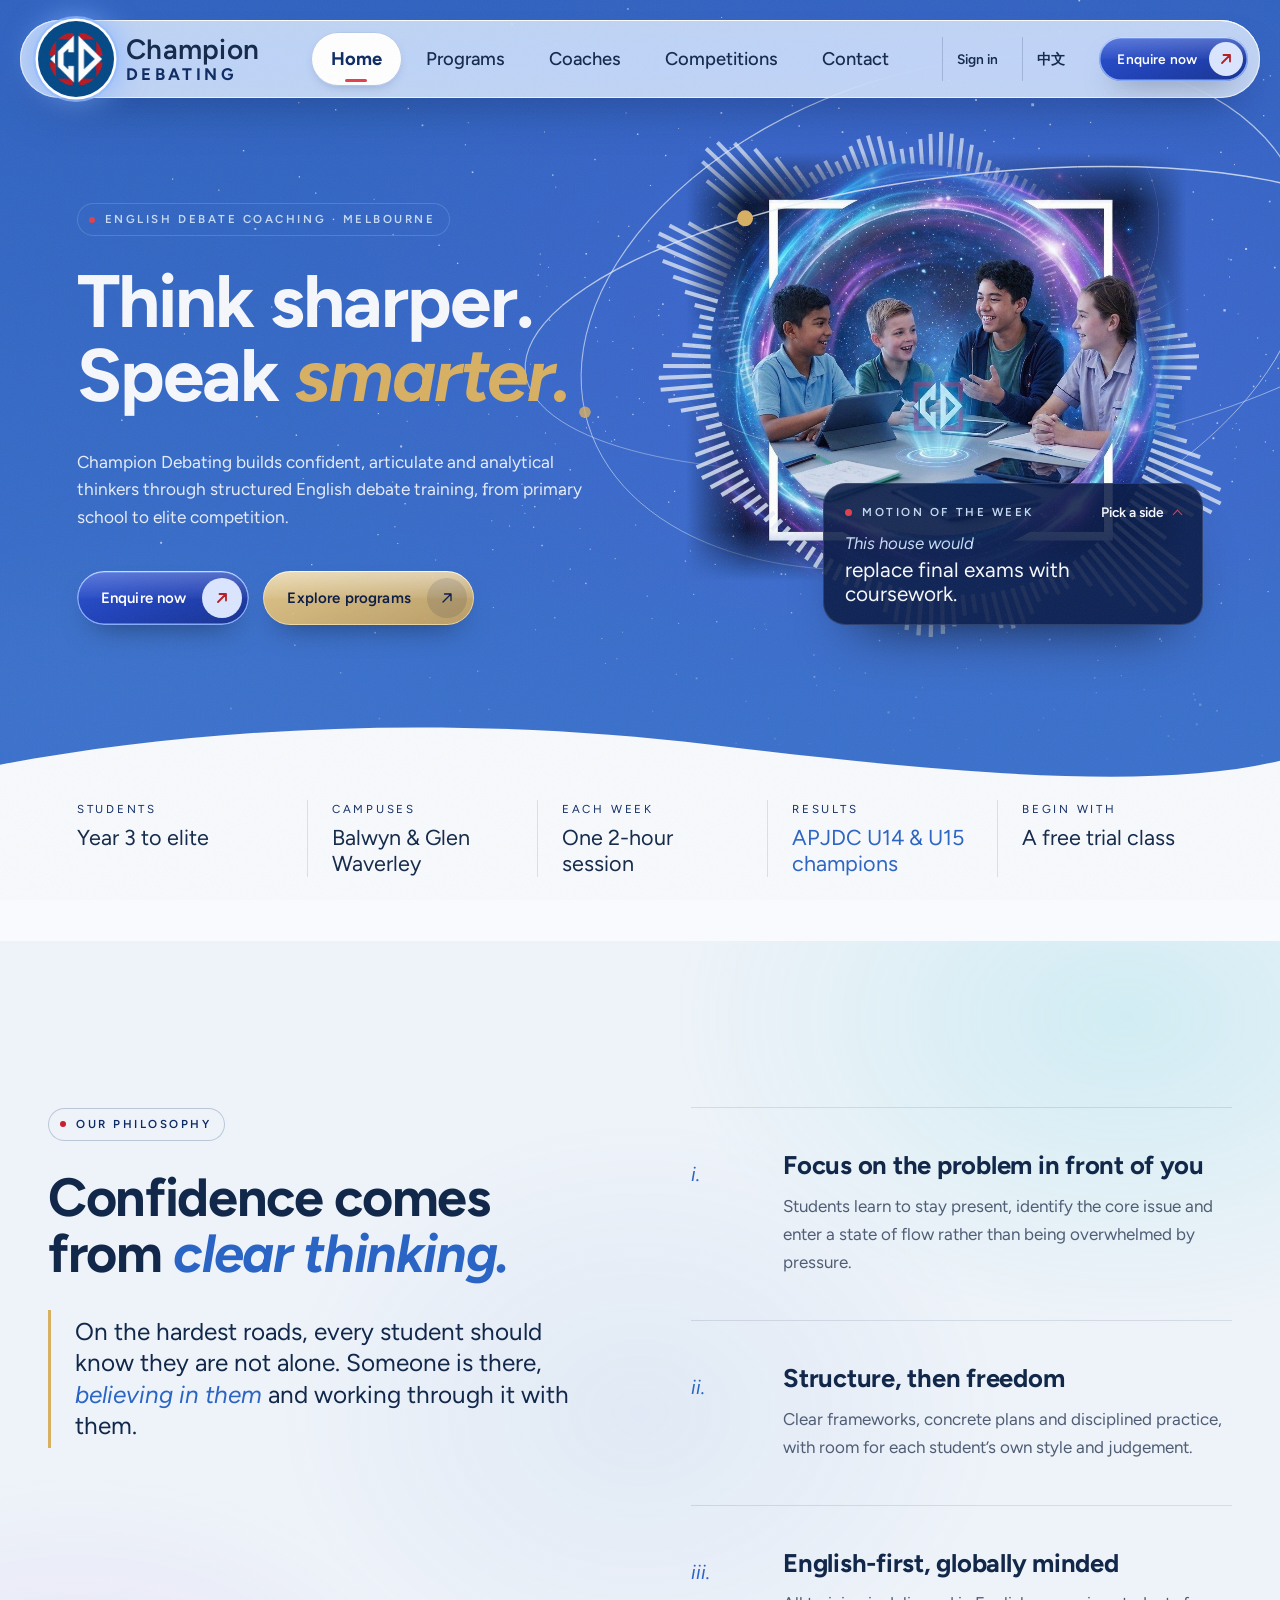
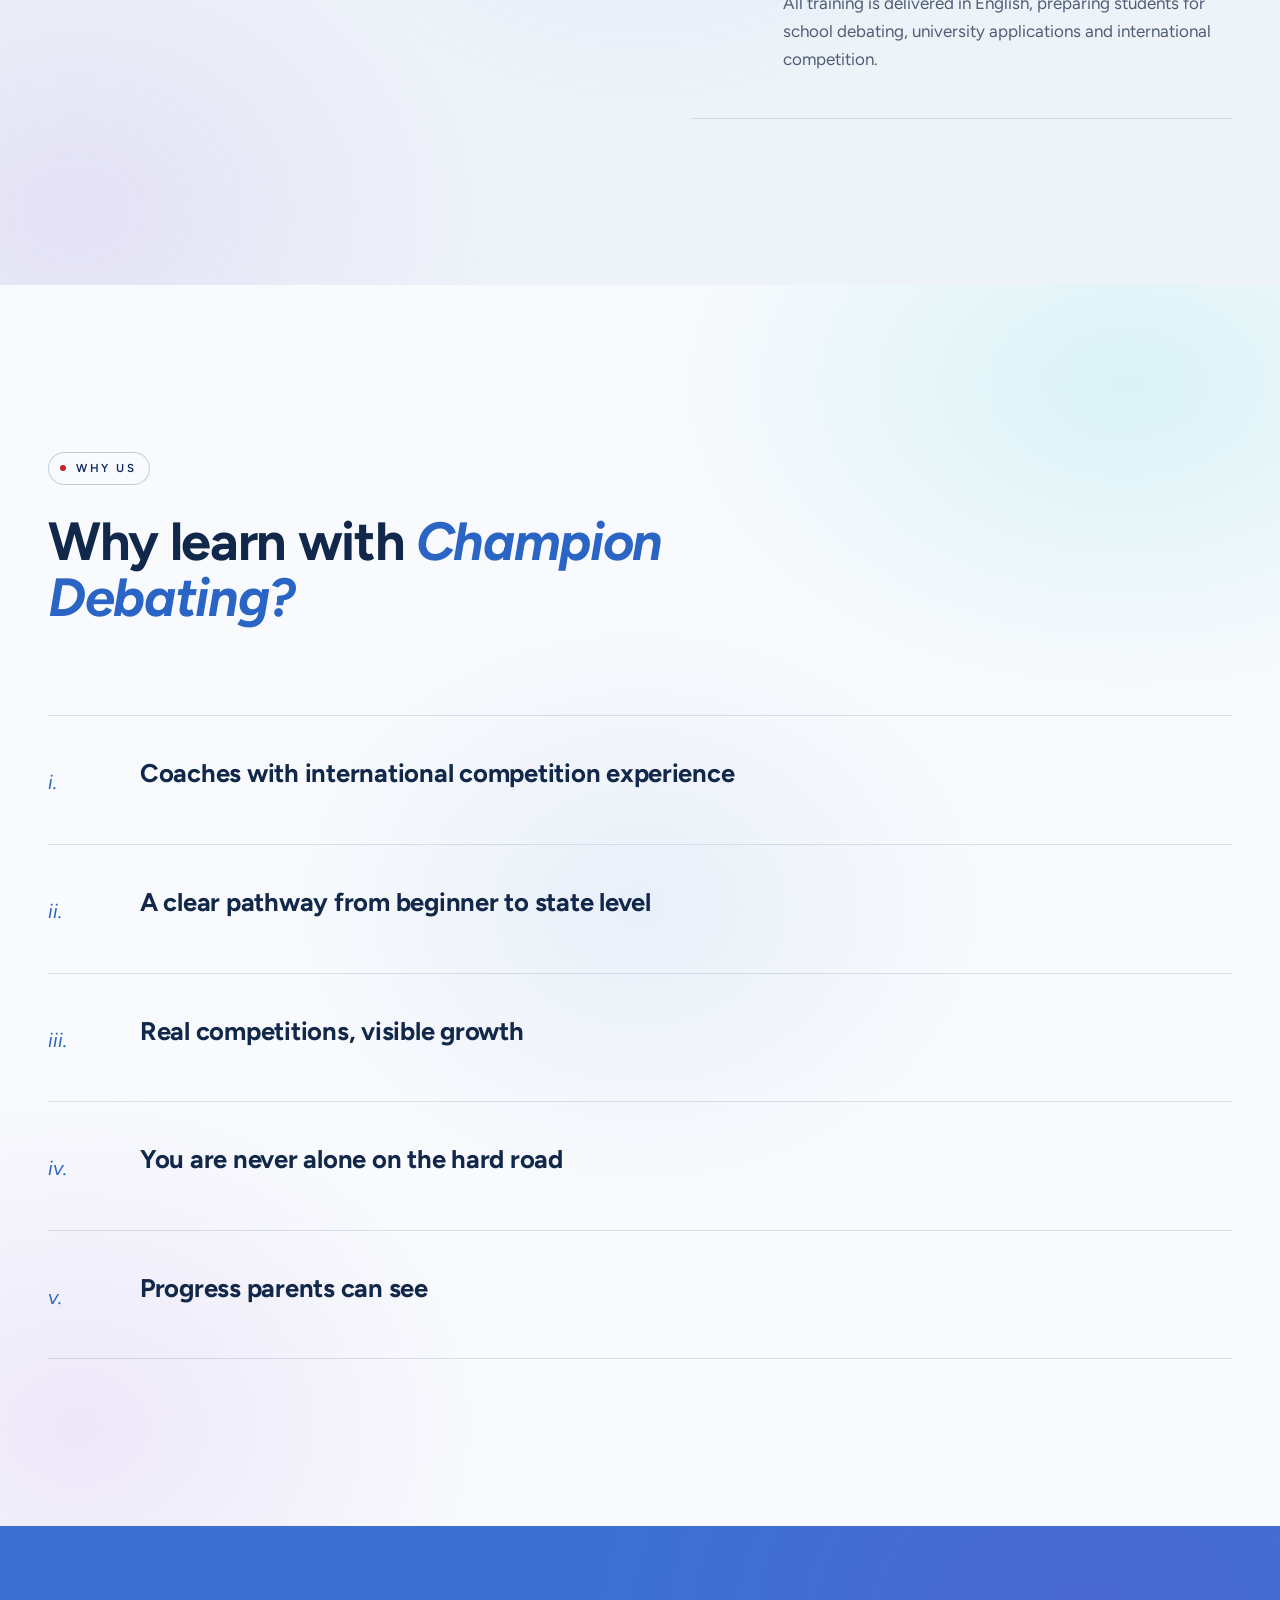
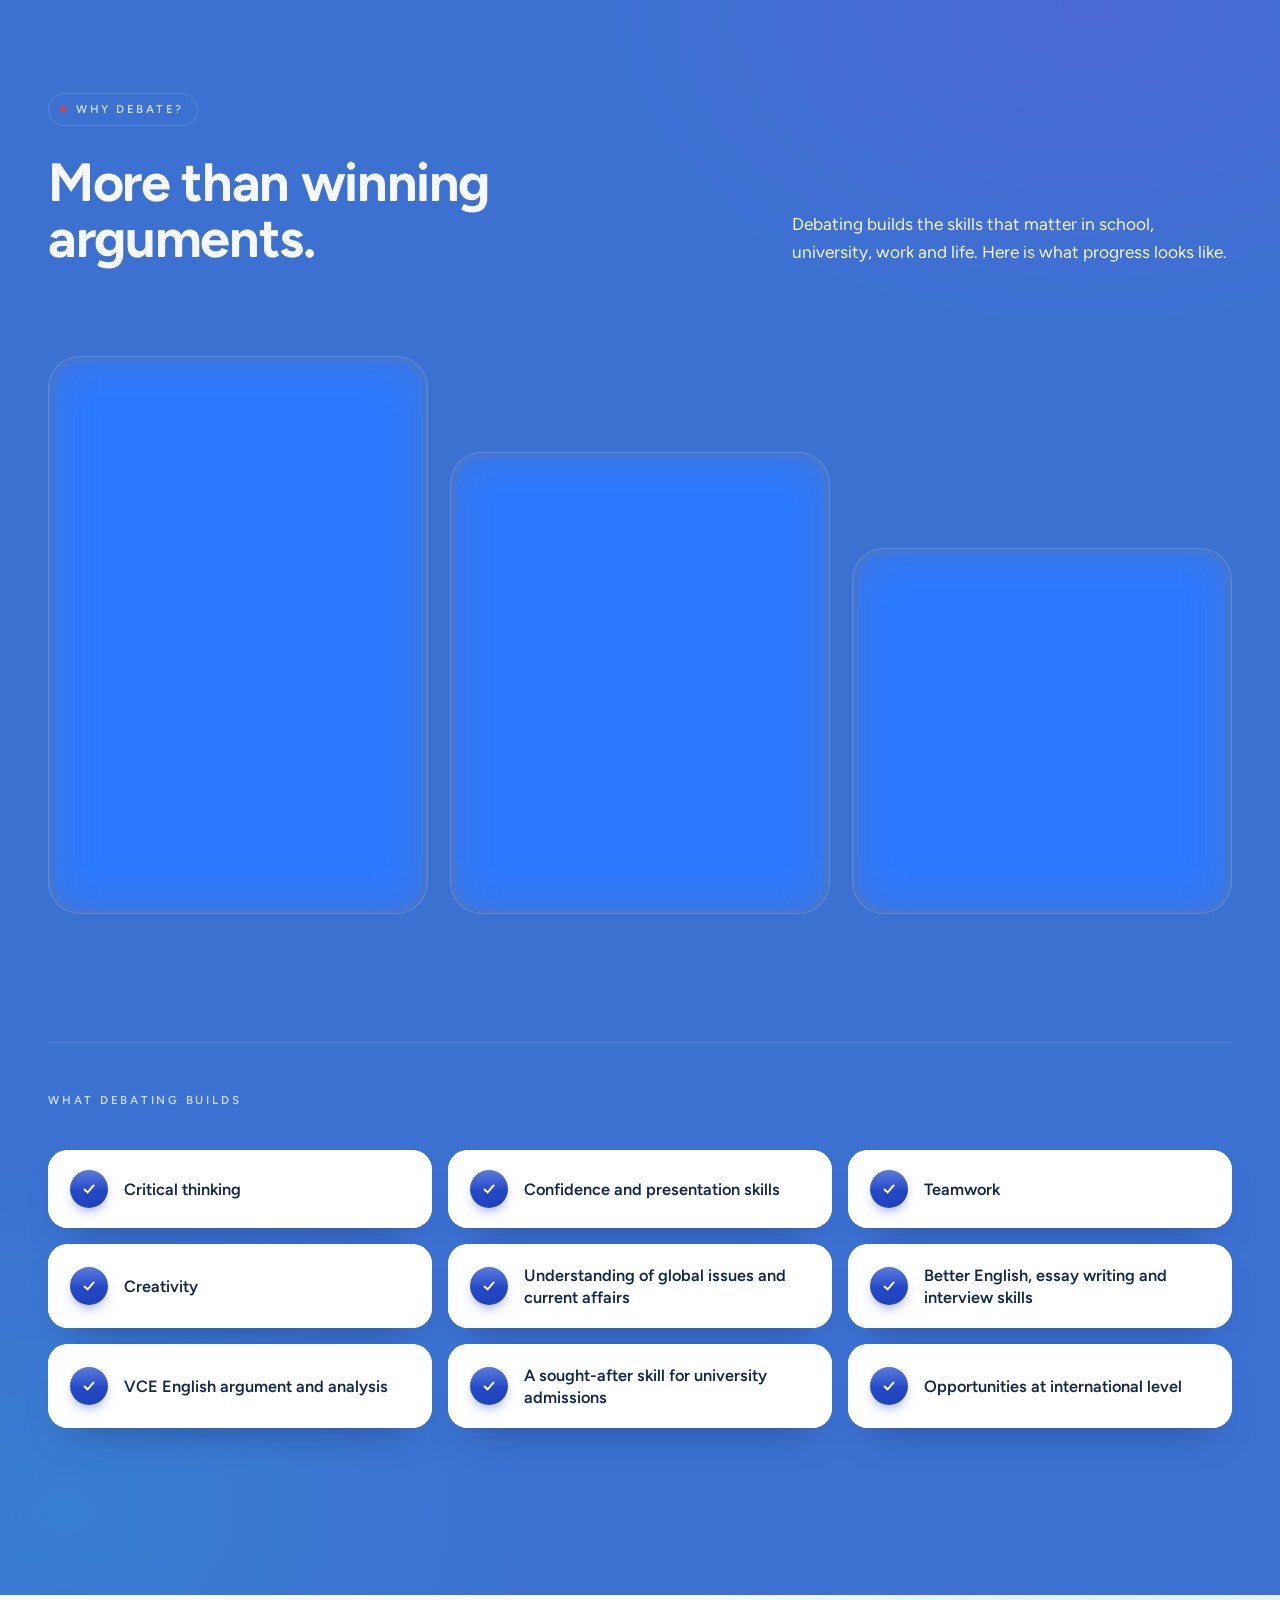
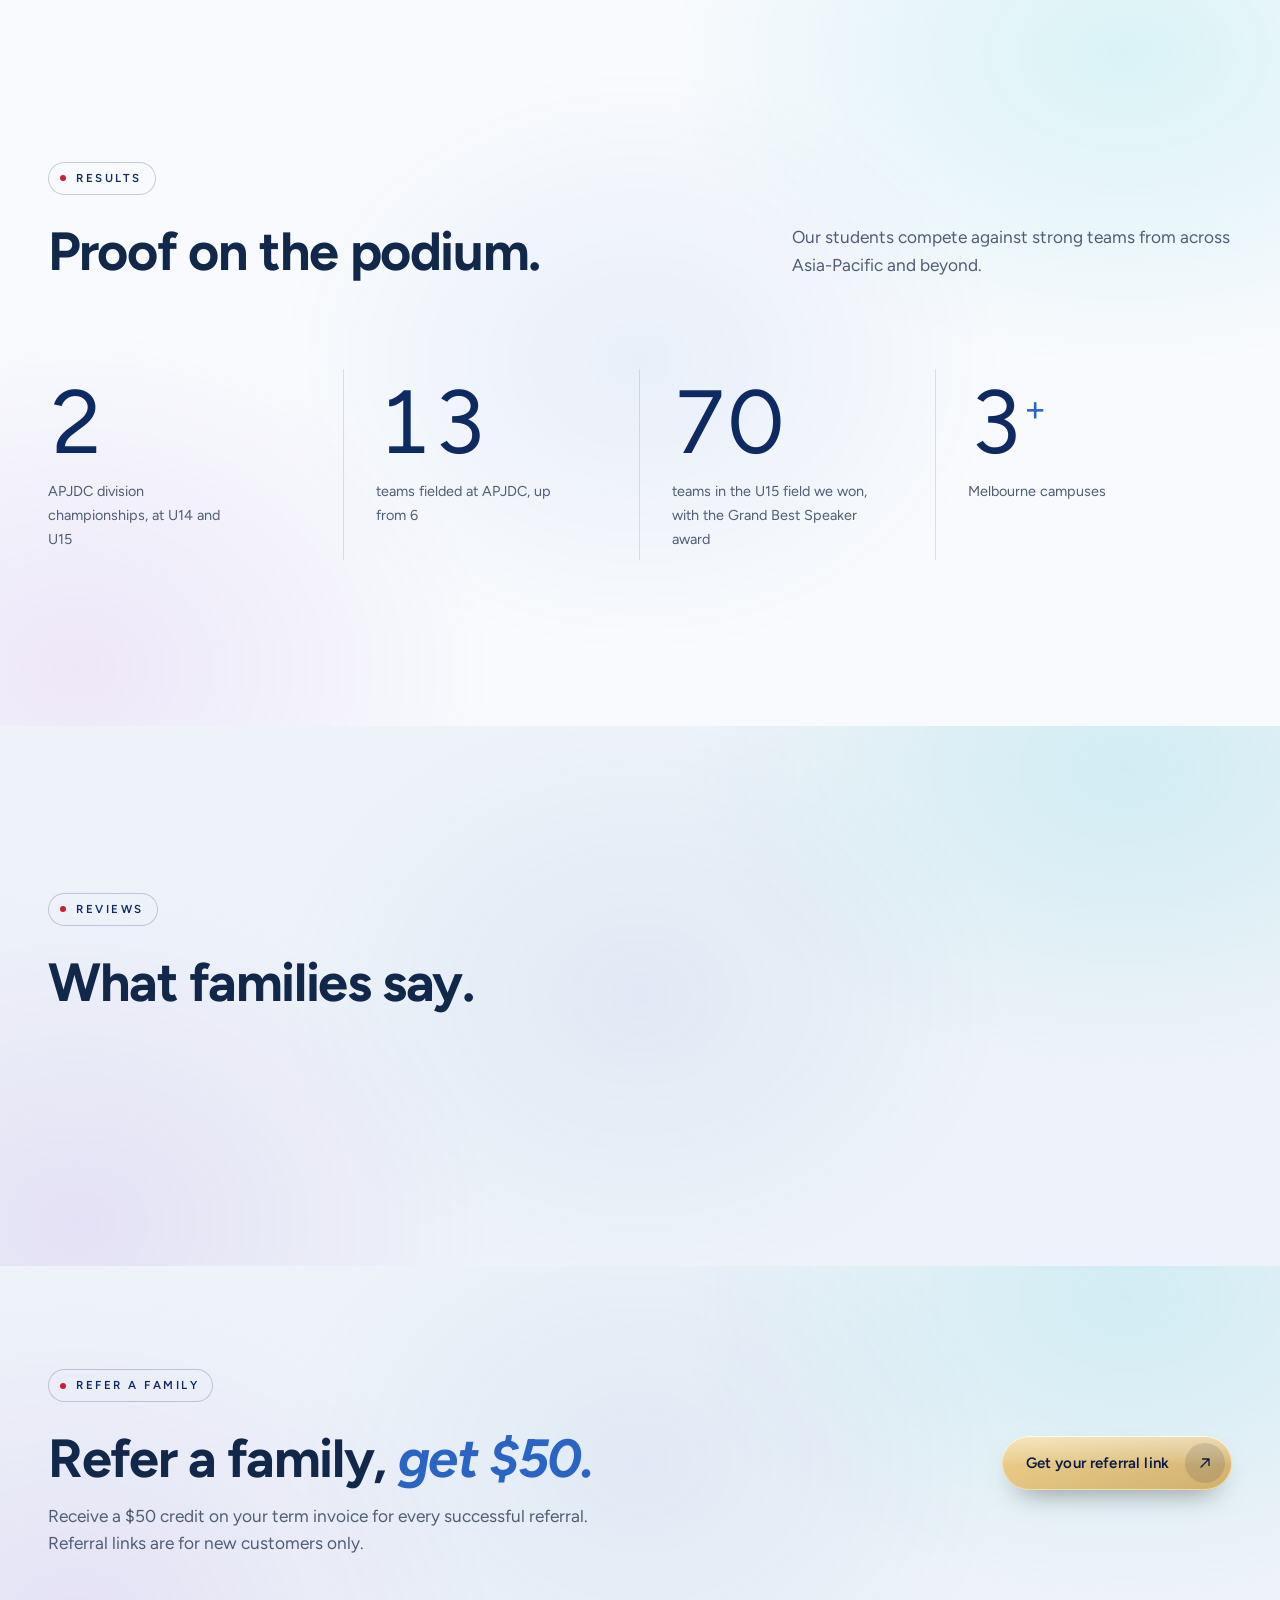
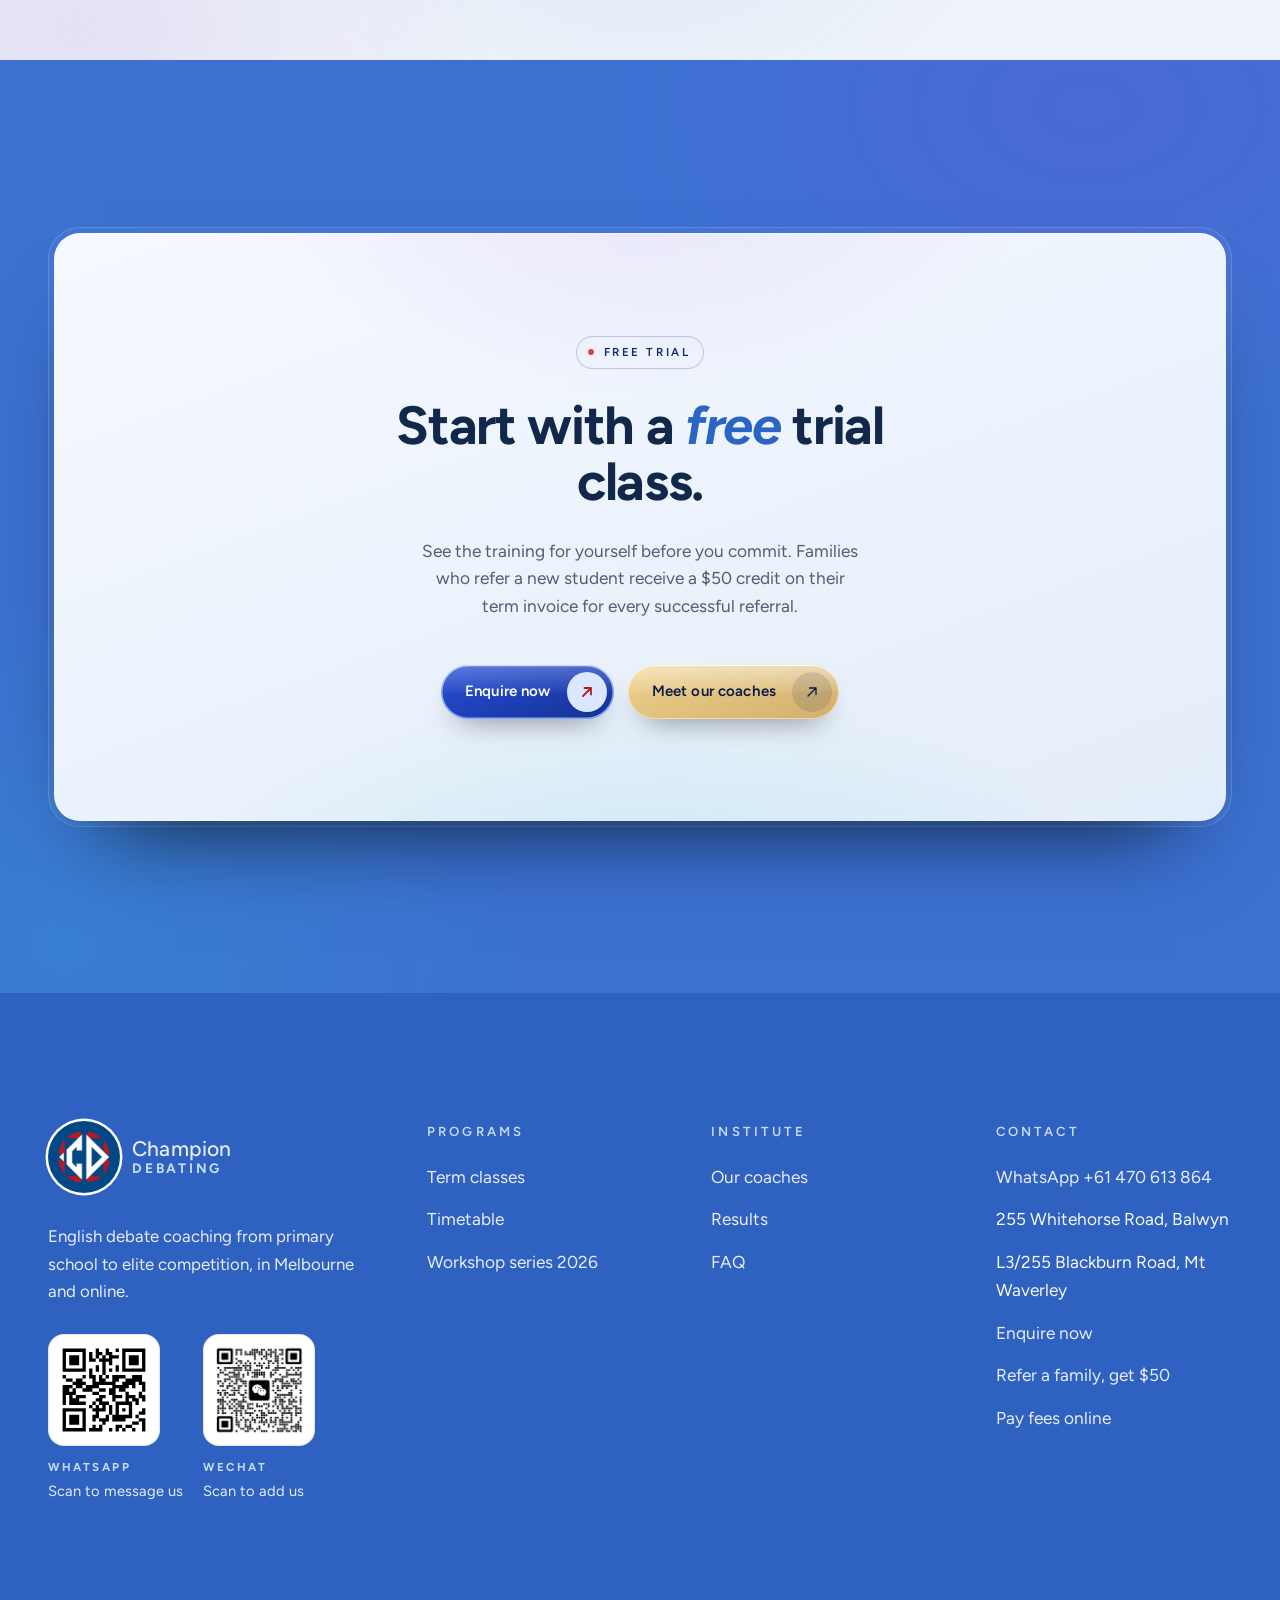
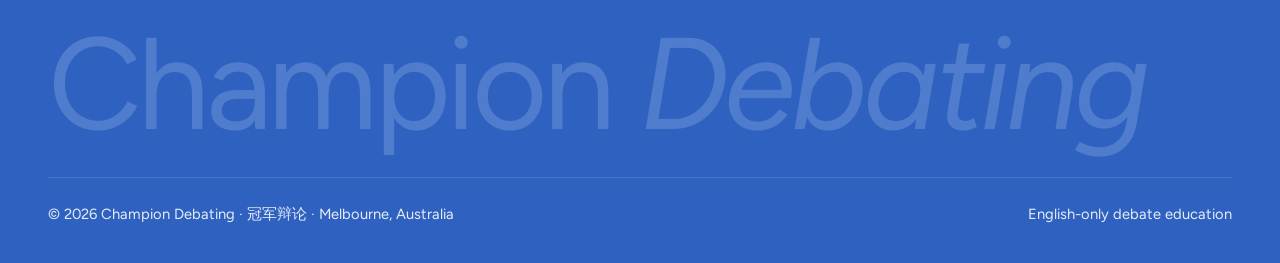
==== commit 094d4fe4: "Point the Chinese pages at webp images too Co-Authored-By: Claude Opus 5.5 <noreply@anthropic.com>" ====
--- a/index.html
+++ b/index.html
@@ -1,427 +1,430 @@
-<!DOCTYPE html>
-<html lang="en-AU">
-<head>
-  <meta charset="UTF-8">
-  <meta name="viewport" content="width=device-width, initial-scale=1.0">
-  <title>English Debating Classes in Melbourne | Champion Debating</title>
-  <meta name="description" content="English debate coaching in Melbourne from Year 3 to elite competition, with weekly classes in Balwyn and Glen Waverley. Book a free trial.">
+<!DOCTYPE html>
+<html lang="en-AU">
+<head>
+  <meta charset="UTF-8">
+  <meta name="viewport" content="width=device-width, initial-scale=1.0">
+  <title>English Debating Classes in Melbourne | Champion Debating</title>
+  <meta name="description" content="English debate coaching in Melbourne from Year 3 to elite competition, with weekly classes in Balwyn and Glen Waverley. Book a free trial.">
   <link rel="canonical" href="https://www.championdebating.com.au/">
   <link rel="alternate" hreflang="en-AU" href="https://www.championdebating.com.au/">
   <link rel="alternate" hreflang="zh-Hans" href="https://www.championdebating.com.au/zh/">
-  <link rel="alternate" hreflang="x-default" href="https://www.championdebating.com.au/">
-
-
-  <meta property="og:type" content="website">
-  <meta property="og:site_name" content="Champion Debating">
-  <meta property="og:locale" content="en_AU">
-  <meta property="og:title" content="English Debating Classes in Melbourne | Champion Debating">
-  <meta property="og:description" content="English debate coaching in Melbourne from Year 3 to elite competition, with weekly classes in Balwyn and Glen Waverley. Book a free trial.">
-  <meta property="og:url" content="https://www.championdebating.com.au/">
-  <meta property="og:image" content="https://www.championdebating.com.au/og-image.png">
-  <meta property="og:image:width" content="1200">
-  <meta property="og:image:height" content="630">
-  <meta property="og:image:alt" content="Champion Debating logo with the line: Think sharper. Speak smarter.">
-  <meta name="twitter:card" content="summary_large_image">
-  <meta name="theme-color" content="#2f62c0">
-  <script>document.documentElement.classList.add('js');</script>
-  <link rel="preconnect" href="https://fonts.googleapis.com">
-  <link rel="preconnect" href="https://fonts.gstatic.com" crossorigin>
-  <link href="https://fonts.googleapis.com/css2?family=Figtree:ital,wght@0,400..800;1,400..800&display=swap" rel="stylesheet">
-  <link rel="icon" type="image/png" href="favicon.png">
-  <link rel="apple-touch-icon" href="apple-touch-icon.png">
-  <link rel="stylesheet" href="styles.css?v=94">
-  <script type="application/ld+json">
-  {
-    "@context": "https://schema.org",
-    "@graph": [
-      {
-        "@type": "EducationalOrganization",
-        "@id": "https://www.championdebating.com.au/#organization",
-        "name": "Champion Debating",
-        "alternateName": "冠军辩论",
-        "url": "https://www.championdebating.com.au/",
-        "logo": "https://www.championdebating.com.au/logo-mark.png",
-        "image": "https://www.championdebating.com.au/og-image.png",
-        "description": "English debate coaching from primary school to elite competition, in Melbourne and online.",
-        "telephone": "+61 470 613 864",
-        "address": [
-          { "@type": "PostalAddress", "streetAddress": "255 Whitehorse Road", "addressLocality": "Balwyn", "addressRegion": "VIC", "addressCountry": "AU" },
-          { "@type": "PostalAddress", "streetAddress": "L3/255 Blackburn Road", "addressLocality": "Mount Waverley", "addressRegion": "VIC", "addressCountry": "AU" }
-        ],
-        "areaServed": {
-          "@type": "City",
-          "name": "Melbourne"
-        }
-      },
-      {
-        "@type": "WebSite",
-        "@id": "https://www.championdebating.com.au/#website",
-        "url": "https://www.championdebating.com.au/",
-        "name": "Champion Debating",
-        "publisher": {
-          "@id": "https://www.championdebating.com.au/#organization"
-        },
-        "inLanguage": "en-AU"
-      },
-      {
-        "@type": "WebPage",
-        "@id": "https://www.championdebating.com.au/#webpage",
-        "url": "https://www.championdebating.com.au/",
-        "name": "English Debating Classes in Melbourne | Champion Debating",
-        "description": "English debate coaching in Melbourne from Year 3 to elite competition, with weekly classes in Balwyn and Glen Waverley. Book a free trial.",
-        "isPartOf": {
-          "@id": "https://www.championdebating.com.au/#website"
-        },
-        "about": {
-          "@id": "https://www.championdebating.com.au/#organization"
-        },
-        "inLanguage": "en-AU",
-        "primaryImageOfPage": {
-          "@type": "ImageObject",
-          "url": "https://www.championdebating.com.au/og-image.png"
-        }
-      }
-    ]
-  }
-  </script>
-</head>
-<body>
-  <a class="skip-link" href="#main">Skip to content</a>
-
-  <header>
-    <nav class="nav" aria-label="Main">
-      <a class="brand" href="index.html" aria-label="Champion Debating home">
-        <img class="brand__mark" src="logo-mark.png" alt="" width="40" height="40">
-        <span class="brand__word"><b>Champion</b><span>Debating</span></span>
-      </a>
-      <div class="nav__links">
-        <a href="index.html" aria-current="page">Home</a>
-        <a href="programs.html">Programs</a>
-        <a href="coaches.html">Coaches</a>
-        <a href="competitions.html">Competitions</a>
-        <a href="contact.html">Contact</a>
-      </div>
-      <a class="nav__signin" href="https://champion-debating.acadeasy.com.au/app/sign-in">Sign in</a>
-      <a class="nav__lang" href="zh/index.html" lang="zh-Hans" hreflang="zh-Hans">中文</a>
-      <a class="btn btn--primary btn--sm" href="contact.html#book">Enquire now
-        <span class="btn__icon"><svg viewBox="0 0 16 16" fill="none" stroke="currentColor" stroke-width="1.3" stroke-linecap="round" stroke-linejoin="round" aria-hidden="true"><path d="M4 12 12 4M5.5 4H12v6.5"/></svg></span>
-      </a>
-      <button class="nav__toggle" type="button" aria-expanded="false" aria-controls="menu" aria-label="Open menu"><span></span><span></span></button>
-    </nav>
-    <div class="menu" id="menu">
-      <div class="menu__links">
-        <a href="index.html" aria-current="page"><span style="--i:0">Home</span></a>
-        <a href="programs.html"><span style="--i:1">Programs</span></a>
-        <a href="coaches.html"><span style="--i:2">Coaches</span></a>
-        <a href="competitions.html"><span style="--i:3">Competitions</span></a>
-        <a href="contact.html"><span style="--i:4">Contact</span></a>
-      </div>
-      <div class="menu__foot">
-        <a class="menu__lang" href="https://champion-debating.acadeasy.com.au/app/sign-in">Sign in</a>
-        <a class="menu__lang" href="zh/index.html" lang="zh-Hans" hreflang="zh-Hans">中文</a>
-        <a class="btn btn--primary" href="contact.html#book">Enquire now
-          <span class="btn__icon"><svg viewBox="0 0 16 16" fill="none" stroke="currentColor" stroke-width="1.3" stroke-linecap="round" stroke-linejoin="round" aria-hidden="true"><path d="M4 12 12 4M5.5 4H12v6.5"/></svg></span>
-        </a>
-      </div>
-    </div>
-  </header>
-
-  <a class="book-bar btn btn--primary" href="contact.html#book">Enquire now
-    <span class="btn__icon"><svg viewBox="0 0 16 16" fill="none" stroke="currentColor" stroke-width="1.3" stroke-linecap="round" stroke-linejoin="round" aria-hidden="true"><path d="M4 12 12 4M5.5 4H12v6.5"/></svg></span>
-  </a>
-
-  <main id="main">
-    <section class="hero hero--photo on-dark" aria-labelledby="page-title">
-      <canvas class="hero__canvas" data-scene="voice" data-photo="hero-students.jpg" aria-hidden="true"></canvas>
-      <div class="hero__fade"></div>
-      <div class="container hero__content">
-        <div class="hero__layout">
-        <div class="hero__main">
-        <h1 class="eyebrow" id="page-title">English debate coaching · Melbourne</h1>
-        <p class="display hero__title">
-          <span class="line"><span style="--i:0">Think sharper.</span></span>
-          <span class="line"><span style="--i:1">Speak <em>smarter.</em></span></span>
-        </p>
-        <p class="lede hero__lede">Champion Debating builds confident, articulate and analytical thinkers through structured English debate training, from primary school to elite competition.</p>
-        <div class="btn-row">
-          <a class="btn btn--primary" href="contact.html#book">Enquire now
-            <span class="btn__icon"><svg viewBox="0 0 16 16" fill="none" stroke="currentColor" stroke-width="1.3" stroke-linecap="round" stroke-linejoin="round" aria-hidden="true"><path d="M4 12 12 4M5.5 4H12v6.5"/></svg></span>
-          </a>
-          <a class="btn btn--gold" href="programs.html">Explore programs
-            <span class="btn__icon"><svg viewBox="0 0 16 16" fill="none" stroke="currentColor" stroke-width="1.3" stroke-linecap="round" stroke-linejoin="round" aria-hidden="true"><path d="M4 12 12 4M5.5 4H12v6.5"/></svg></span>
-          </a>
-        </div>
-        </div>
-        </div>
-        <div class="hero__motion">
-          <aside class="motion" aria-labelledby="motion-label" data-motion>
-            <details class="motion__details">
-            <summary class="motion__summary">
-              <span class="motion__head">
-                <span class="motion__label" id="motion-label">Motion of the week</span>
-                <span class="motion__toggle"><span class="motion__toggle-open">Pick a side</span><span class="motion__toggle-close">Close</span></span>
-              </span>
-              <span class="motion__text"><span>This house would</span> ban homework in primary schools.</span>
-            </summary>
-            <div class="motion__body">
-            <p class="motion__ask" id="motion-ask">Which side would you take?</p>
-            <div class="motion__sides" role="group" aria-labelledby="motion-ask">
-              <button class="motion__side" type="button" data-side="for" aria-pressed="false">For</button>
-              <button class="motion__side" type="button" data-side="against" aria-pressed="false">Against</button>
-            </div>
-            <div class="motion__result" aria-live="polite">
-              <div data-argument="for" hidden>
-                <p class="motion__argument">“Young children have few free hours. Every one spent on worksheets is an hour not spent playing, reading for fun or sleeping, and those build learning too.”</p>
-                <p class="motion__tip"><span>Coach’s tip</span>Lead with what children lose, not with what homework fails to give.</p>
-              </div>
-              <div data-argument="against" hidden>
-                <p class="motion__argument">“Homework teaches habits that class time can’t: planning, working alone and asking for help. Ban it, and children first meet those skills in high school, when the stakes are higher.”</p>
-                <p class="motion__tip"><span>Coach’s tip</span>Don’t defend all homework. Defend the right kind: short, purposeful and age-appropriate.</p>
-              </div>
-              <div class="motion__next" hidden>
-                <button class="motion__switch" type="button" data-switch>Now argue the other side</button>
-                <a class="text-link" href="contact.html#book">Try it in a free class
-                  <svg viewBox="0 0 16 16" fill="none" stroke="currentColor" stroke-width="1.3" stroke-linecap="round" stroke-linejoin="round" aria-hidden="true"><path d="M4 12 12 4M5.5 4H12v6.5"/></svg>
-                </a>
-              </div>
-            </div>
-            </div>
-            </details>
-          </aside>
-        </div>
-      </div>
-      <svg class="hero__wave" viewBox="0 0 1440 90" preserveAspectRatio="none" aria-hidden="true"><path d="M0 62C240 22 520 12 800 42s500 46 640 16V90H0Z"/></svg>
-    </section>
-
-    <section class="facts-strip" aria-label="At a glance">
-      <div class="container">
-        <dl class="hero__meta">
-          <div><dt>Students</dt><dd>Year 3 to elite</dd></div>
-          <div><dt>Campuses</dt><dd>Balwyn &amp; Glen Waverley</dd></div>
-          <div><dt>Each week</dt><dd>One 2-hour session</dd></div>
-          <div><dt>Results</dt><dd class="hero__proof">APJDC U14 &amp; U15 champions</dd></div>
-          <div><dt>Begin with</dt><dd>A free trial class</dd></div>
-        </dl>
-      </div>
-    </section>
-
-    <section class="section section--cream" aria-labelledby="philosophy-title">
-      <div class="container split">
-        <div class="split__sticky" data-reveal>
-          <span class="eyebrow">Our philosophy</span>
-          <h2 class="h2" id="philosophy-title">Confidence comes from <em>clear thinking.</em></h2>
-          <blockquote class="philosophy-quote">On the hardest roads, every student should know they are not alone. Someone is there, <em>believing in them</em> and working through it with them.</blockquote>
-        </div>
-        <ol class="principles">
-          <li data-reveal>
-            <span class="principles__num">i.</span>
-            <div>
-              <h3 class="h3">Focus on the problem in front of you</h3>
-              <p>Students learn to stay present, identify the core issue and enter a state of flow rather than being overwhelmed by pressure.</p>
-            </div>
-          </li>
-          <li data-reveal style="--d:80ms">
-            <span class="principles__num">ii.</span>
-            <div>
-              <h3 class="h3">Structure, then freedom</h3>
-              <p>Clear frameworks, concrete plans and disciplined practice, with room for each student’s own style and judgement.</p>
-            </div>
-          </li>
-          <li data-reveal style="--d:160ms">
-            <span class="principles__num">iii.</span>
-            <div>
-              <h3 class="h3">English-first, globally minded</h3>
-              <p>All training is delivered in English, preparing students for school debating, university applications and international competition.</p>
-            </div>
-          </li>
-        </ol>
-      </div>
-    </section>
-
-    <section class="section section--paper" aria-labelledby="why-us-title">
-      <div class="container">
-        <div class="section-head">
-          <div data-reveal>
-            <span class="eyebrow">Why us</span>
-            <h2 class="h2" id="why-us-title">Why learn with <em>Champion Debating?</em></h2>
-          </div>
-        </div>
-        <ol class="principles">
-          <li data-reveal><span class="principles__num">i.</span><div><h3 class="h3">Coaches with international competition experience</h3></div></li>
-          <li data-reveal style="--d:80ms"><span class="principles__num">ii.</span><div><h3 class="h3">A clear pathway from beginner to state level</h3></div></li>
-          <li data-reveal style="--d:160ms"><span class="principles__num">iii.</span><div><h3 class="h3">Real competitions, visible growth</h3></div></li>
-          <li data-reveal style="--d:240ms"><span class="principles__num">iv.</span><div><h3 class="h3">You are never alone on the hard road</h3></div></li>
-          <li data-reveal style="--d:320ms"><span class="principles__num">v.</span><div><h3 class="h3">Progress parents can see</h3></div></li>
-        </ol>
-      </div>
-    </section>
-
-    <section class="section section--dark on-dark" aria-labelledby="why-title">
-      <div class="container">
-        <div class="section-head">
-          <div data-reveal>
-            <span class="eyebrow">Why debate?</span>
-            <h2 class="h2" id="why-title">More than winning arguments.</h2>
-          </div>
-          <p class="lede" data-reveal style="--d:120ms">Debating builds the skills that matter in school, university, work and life. Here is what progress looks like.</p>
-        </div>
-        <div class="stages">
-          <article class="bezel stage" data-reveal="tilt">
-            <div class="bezel__core">
-              <div class="stage__numeral" aria-hidden="true">3</div>
-              <h3 class="h3">After 3 months</h3>
-              <p>Understands debate theory and is exposed to global affairs.</p>
-            </div>
-          </article>
-          <article class="bezel stage" data-reveal="tilt" style="--d:140ms">
-            <div class="bezel__core">
-              <div class="stage__numeral" aria-hidden="true">6</div>
-              <h3 class="h3">After 6 months</h3>
-              <p>Builds strength in rebuttal and strategy, and deepens current affairs knowledge.</p>
-            </div>
-          </article>
-          <article class="bezel stage" data-reveal="tilt" style="--d:280ms">
-            <div class="bezel__core">
-              <div class="stage__numeral" aria-hidden="true">12</div>
-              <h3 class="h3">After 1 year</h3>
-              <p>Consistently identifies strong cases for any topic.</p>
-            </div>
-          </article>
-        </div>
-        <div class="skills" data-reveal>
-          <p class="skills__title">What debating builds</p>
-          <ul class="skills__list">
-            <li>Critical thinking</li><li>Confidence and presentation skills</li><li>Teamwork</li><li>Creativity</li>
-            <li>Understanding of global issues and current affairs</li><li>Better English, essay writing and interview skills</li>
-            <li>VCE English argument and analysis</li><li>A sought-after skill for university admissions</li><li>Opportunities at international level</li>
-          </ul>
-        </div>
-      </div>
-    </section>
-
-    <section class="section section--paper" aria-labelledby="results-title">
-      <div class="container">
-        <div class="section-head">
-          <div data-reveal>
-            <span class="eyebrow">Results</span>
-            <h2 class="h2" id="results-title">Proof on the podium.</h2>
-          </div>
-          <p class="lede" data-reveal style="--d:120ms">Our students compete against strong teams from across Asia-Pacific and beyond.</p>
-        </div>
-        <div class="stats stats--light">
-          <div class="stat" data-reveal><div class="stat__num"><span>2</span></div><p class="stat__label">APJDC division championships, at U14 and U15</p></div>
-          <div class="stat" data-reveal style="--d:100ms"><div class="stat__num"><span>13</span></div><p class="stat__label">teams fielded at APJDC, up from 6</p></div>
-          <div class="stat" data-reveal style="--d:200ms"><div class="stat__num"><span>70</span></div><p class="stat__label">teams in the U15 field we won, with the Grand Best Speaker award</p></div>
-          <div class="stat" data-reveal style="--d:300ms"><div class="stat__num"><span>3</span><sup>+</sup></div><p class="stat__label">Melbourne campuses</p></div>
-        </div>
-      </div>
-    </section>
-
-    <section class="section section--cream" aria-labelledby="reviews-title">
-      <div class="container">
-        <div class="section-head">
-          <div data-reveal>
-            <span class="eyebrow">Reviews</span>
-            <h2 class="h2" id="reviews-title">What families say.</h2>
-          </div>
-        </div>
-        <acadeasy-reviews border-color="#f94e4e" title="Family reviews"></acadeasy-reviews>
-      </div>
-    </section>
-
-    <section class="section section--cream refer-band" aria-labelledby="refer-title">
-      <div class="container refer-band__inner" data-reveal>
-        <div>
-          <span class="eyebrow">Refer a family</span>
-          <h2 class="h2" id="refer-title">Refer a family, <em>get $50.</em></h2>
-          <p class="lede">Receive a $50 credit on your term invoice for every successful referral. Referral links are for new customers only.</p>
-        </div>
-        <a class="btn btn--gold" href="refer.html">Get your referral link
-          <span class="btn__icon"><svg viewBox="0 0 16 16" fill="none" stroke="currentColor" stroke-width="1.3" stroke-linecap="round" stroke-linejoin="round" aria-hidden="true"><path d="M4 12 12 4M5.5 4H12v6.5"/></svg></span>
-        </a>
-      </div>
-    </section>
-
-    <section class="section section--dark on-dark" aria-labelledby="cta-title">
-      <div class="container">
-        <div class="bezel cta" data-reveal>
-          <div class="bezel__core">
-            <span class="eyebrow">Free trial</span>
-            <h2 class="h2" id="cta-title">Start with a <em>free</em> trial class.</h2>
-            <p class="lede">See the training for yourself before you commit. Families who refer a new student receive a $50 credit on their term invoice for every successful referral.</p>
-            <div class="btn-row">
-              <a class="btn btn--primary" href="contact.html#book">Enquire now
-            <span class="btn__icon"><svg viewBox="0 0 16 16" fill="none" stroke="currentColor" stroke-width="1.3" stroke-linecap="round" stroke-linejoin="round" aria-hidden="true"><path d="M4 12 12 4M5.5 4H12v6.5"/></svg></span>
-          </a>
-              <a class="btn btn--gold" href="coaches.html">Meet our coaches
-            <span class="btn__icon"><svg viewBox="0 0 16 16" fill="none" stroke="currentColor" stroke-width="1.3" stroke-linecap="round" stroke-linejoin="round" aria-hidden="true"><path d="M4 12 12 4M5.5 4H12v6.5"/></svg></span>
-          </a>
-            </div>
-          </div>
-        </div>
-      </div>
-    </section>
-  </main>
-
-  <footer class="footer">
-    <div class="container">
-      <div class="footer__grid">
-        <div>
-          <a class="brand" href="index.html" aria-label="Champion Debating home">
-            <img class="brand__mark" src="logo-mark.png" alt="" width="40" height="40">
-            <span class="brand__word"><b>Champion</b><span>Debating</span></span>
-          </a>
-          <p class="footer__blurb">English debate coaching from primary school to elite competition, in Melbourne and online.</p>
-          <div class="qr-codes">
-            <figure class="qr">
-              <a href="https://wa.me/61470613864"><img src="qr-whatsapp.svg?v=2" alt="QR code to message Champion Debating on WhatsApp" width="112" height="112" loading="lazy"></a>
-              <figcaption><b>WhatsApp</b>Scan to message us</figcaption>
-            </figure>
-            <figure class="qr">
-              <img src="qr-wechat.png" alt="QR code to add Champion Debating on WeChat" width="112" height="112" loading="lazy">
-              <figcaption><b>WeChat</b>Scan to add us</figcaption>
-            </figure>
-          </div>
-        </div>
-        <div>
-          <h2>Programs</h2>
-          <ul>
-            <li><a href="programs.html#programs">Term classes</a></li>
-            <li><a href="programs.html#timetable">Timetable</a></li>
-            <li><a href="competitions.html#workshops">Workshop series 2026</a></li>
-          </ul>
-        </div>
-        <div>
-          <h2>Institute</h2>
-          <ul>
-            <li><a href="coaches.html">Our coaches</a></li>
-            <li><a href="competitions.html#results">Results</a></li>
-            <li><a href="programs.html#faq">FAQ</a></li>
-          </ul>
-        </div>
-        <div>
-          <h2>Contact</h2>
-          <ul>
-            <li><a href="https://wa.me/61470613864">WhatsApp +61 470 613 864</a></li>
-            <li>255 Whitehorse Road, Balwyn</li>
-            <li>L3/255 Blackburn Road, Mt Waverley</li>
-            <li><a href="contact.html#book">Enquire now</a></li>
-            <li><a href="refer.html">Refer a family, get $50</a></li>
-            <li><a href="pay.html">Pay fees online</a></li>
-          </ul>
-        </div>
-      </div>
-      <p class="footer__word" aria-hidden="true">Champion <em>Debating</em></p>
-      <div class="footer__legal">
-        <p>© <span data-year>2026</span> Champion Debating · <span lang="zh-Hans">冠军辩论</span> · Melbourne, Australia</p>
-        <p>English-only debate education</p>
-      </div>
-    </div>
-  </footer>
-
-  <script src="scene.js?v=43" defer></script>
-  <script src="motions-of-the-week.js?v=1" defer></script>
-  <script src="https://champion-debating.acadeasy.com.au/embed.js" async></script>
-  <script src="main.js?v=16" defer></script>
-</body>
-</html>
+  <link rel="alternate" hreflang="x-default" href="https://www.championdebating.com.au/">+++
+
+
+  <meta property="og:type" content="website">
+  <meta property="og:site_name" content="Champion Debating">
+  <meta property="og:locale" content="en_AU">
+  <meta property="og:title" content="English Debating Classes in Melbourne | Champion Debating">
+  <meta property="og:description" content="English debate coaching in Melbourne from Year 3 to elite competition, with weekly classes in Balwyn and Glen Waverley. Book a free trial.">
+  <meta property="og:url" content="https://www.championdebating.com.au/">
+  <meta property="og:image" content="https://www.championdebating.com.au/og-image.png">
+  <meta property="og:image:width" content="1200">
+  <meta property="og:image:height" content="630">
+  <meta property="og:image:alt" content="Champion Debating logo with the line: Think sharper. Speak smarter.">
+  <meta name="twitter:card" content="summary_large_image">
+  <meta name="theme-color" content="#2f62c0">
+  <script>document.documentElement.classList.add('js');</script>
+  <link rel="preconnect" href="https://fonts.googleapis.com">
+  <link rel="preconnect" href="https://fonts.gstatic.com" crossorigin>
+  <link href="https://fonts.googleapis.com/css2?family=Figtree:ital,wght@0,400..800;1,400..800&display=swap" rel="stylesheet">
+  <link rel="icon" type="image/png" href="favicon.png">
+  <link rel="apple-touch-icon" href="apple-touch-icon.png">
+  <link rel="stylesheet" href="styles.css?v=94">
+  <script type="application/ld+json">
+  {
+    "@context": "https://schema.org",
+    "@graph": [
+      {
+        "@type": "EducationalOrganization",
+        "@id": "https://www.championdebating.com.au/#organization",
+        "name": "Champion Debating",
+        "alternateName": "冠军辩论",
+        "url": "https://www.championdebating.com.au/",
+        "logo": "https://www.championdebating.com.au/logo-mark.png",
+        "image": "https://www.championdebating.com.au/og-image.png",
+        "description": "English debate coaching from primary school to elite competition, in Melbourne and online.",
+        "telephone": "+61 470 613 864",
+        "address": [
+          { "@type": "PostalAddress", "streetAddress": "255 Whitehorse Road", "addressLocality": "Balwyn", "addressRegion": "VIC", "addressCountry": "AU" },
+          { "@type": "PostalAddress", "streetAddress": "L3/255 Blackburn Road", "addressLocality": "Mount Waverley", "addressRegion": "VIC", "addressCountry": "AU" }
+        ],
+        "areaServed": {
+          "@type": "City",
+          "name": "Melbourne"
+        }
+      },
+      {
+        "@type": "WebSite",
+        "@id": "https://www.championdebating.com.au/#website",
+        "url": "https://www.championdebating.com.au/",
+        "name": "Champion Debating",
+        "publisher": {
+          "@id": "https://www.championdebating.com.au/#organization"
+        },
+        "inLanguage": "en-AU"
+      },
+      {
+        "@type": "WebPage",
+        "@id": "https://www.championdebating.com.au/#webpage",
+        "url": "https://www.championdebating.com.au/",
+        "name": "English Debating Classes in Melbourne | Champion Debating",
+        "description": "English debate coaching in Melbourne from Year 3 to elite competition, with weekly classes in Balwyn and Glen Waverley. Book a free trial.",
+        "isPartOf": {
+          "@id": "https://www.championdebating.com.au/#website"
+        },
+        "about": {
+          "@id": "https://www.championdebating.com.au/#organization"
+        },
+        "inLanguage": "en-AU",
+        "primaryImageOfPage": {
+          "@type": "ImageObject",
+          "url": "https://www.championdebating.com.au/og-image.png"
+        }
+      }
+    ]
+  }
+  </script>
+</head>
+<body>
+  <a class="skip-link" href="#main">Skip to content</a>
+
+  <header>
+    <nav class="nav" aria-label="Main">
+      <a class="brand" href="index.html" aria-label="Champion Debating home">
+        <img class="brand__mark" src="logo-mark.png" alt="" width="40" height="40">
+        <span class="brand__word"><b>Champion</b><span>Debating</span></span>
+      </a>
+      <div class="nav__links">
+        <a href="index.html" aria-current="page">Home</a>
+        <a href="programs.html">Programs</a>
+        <a href="coaches.html">Coaches</a>
+        <a href="competitions.html">Competitions</a>
+        <a href="contact.html">Contact</a>
+      </div>
+      <a class="nav__signin" href="https://champion-debating.acadeasy.com.au/app/sign-in">Sign in</a>
+      <a class="nav__lang" href="zh/index.html" lang="zh-Hans" hreflang="zh-Hans">中文</a>
+      <a class="btn btn--primary btn--sm" href="contact.html#book">Enquire now
+        <span class="btn__icon"><svg viewBox="0 0 16 16" fill="none" stroke="currentColor" stroke-width="1.3" stroke-linecap="round" stroke-linejoin="round" aria-hidden="true"><path d="M4 12 12 4M5.5 4H12v6.5"/></svg></span>
+      </a>
+      <button class="nav__toggle" type="button" aria-expanded="false" aria-controls="menu" aria-label="Open menu"><span></span><span></span></button>
+    </nav>
+    <div class="menu" id="menu">
+      <div class="menu__links">
+        <a href="index.html" aria-current="page"><span style="--i:0">Home</span></a>
+        <a href="programs.html"><span style="--i:1">Programs</span></a>
+        <a href="coaches.html"><span style="--i:2">Coaches</span></a>
+        <a href="competitions.html"><span style="--i:3">Competitions</span></a>
+        <a href="contact.html"><span style="--i:4">Contact</span></a>
+      </div>
+      <div class="menu__foot">
+        <a class="menu__lang" href="https://champion-debating.acadeasy.com.au/app/sign-in">Sign in</a>
+        <a class="menu__lang" href="zh/index.html" lang="zh-Hans" hreflang="zh-Hans">中文</a>
+        <a class="btn btn--primary" href="contact.html#book">Enquire now
+          <span class="btn__icon"><svg viewBox="0 0 16 16" fill="none" stroke="currentColor" stroke-width="1.3" stroke-linecap="round" stroke-linejoin="round" aria-hidden="true"><path d="M4 12 12 4M5.5 4H12v6.5"/></svg></span>
+        </a>
+      </div>
+    </div>
+  </header>
+
+  <a class="book-bar btn btn--primary" href="contact.html#book">Enquire now
+    <span class="btn__icon"><svg viewBox="0 0 16 16" fill="none" stroke="currentColor" stroke-width="1.3" stroke-linecap="round" stroke-linejoin="round" aria-hidden="true"><path d="M4 12 12 4M5.5 4H12v6.5"/></svg></span>
+  </a>
+
+  <main id="main">
+    <section class="hero hero--photo on-dark" aria-labelledby="page-title">
+      <canvas class="hero__canvas" data-scene="voice" data-photo="hero-students.jpg" aria-hidden="true"></canvas>
+      <div class="hero__fade"></div>
+      <div class="container hero__content">
+        <div class="hero__layout">
+        <div class="hero__main">
+        <h1 class="eyebrow" id="page-title">English debate coaching · Melbourne</h1>
+        <p class="display hero__title">
+          <span class="line"><span style="--i:0">Think sharper.</span></span>
+          <span class="line"><span style="--i:1">Speak <em>smarter.</em></span></span>
+        </p>
+        <p class="lede hero__lede">Champion Debating builds confident, articulate and analytical thinkers through structured English debate training, from primary school to elite competition.</p>
+        <div class="btn-row">
+          <a class="btn btn--primary" href="contact.html#book">Enquire now
+            <span class="btn__icon"><svg viewBox="0 0 16 16" fill="none" stroke="currentColor" stroke-width="1.3" stroke-linecap="round" stroke-linejoin="round" aria-hidden="true"><path d="M4 12 12 4M5.5 4H12v6.5"/></svg></span>
+          </a>
+          <a class="btn btn--gold" href="programs.html">Explore programs
+            <span class="btn__icon"><svg viewBox="0 0 16 16" fill="none" stroke="currentColor" stroke-width="1.3" stroke-linecap="round" stroke-linejoin="round" aria-hidden="true"><path d="M4 12 12 4M5.5 4H12v6.5"/></svg></span>
+          </a>
+        </div>
+        </div>
+        </div>
+        <div class="hero__motion">
+          <aside class="motion" aria-labelledby="motion-label" data-motion>
+            <details class="motion__details">
+            <summary class="motion__summary">
+              <span class="motion__head">
+                <span class="motion__label" id="motion-label">Motion of the week</span>
+                <span class="motion__toggle"><span class="motion__toggle-open">Pick a side</span><span class="motion__toggle-close">Close</span></span>
+              </span>
+              <span class="motion__text"><span>This house would</span> ban homework in primary schools.</span>
+            </summary>
+            <div class="motion__body">
+            <p class="motion__ask" id="motion-ask">Which side would you take?</p>
+            <div class="motion__sides" role="group" aria-labelledby="motion-ask">
+              <button class="motion__side" type="button" data-side="for" aria-pressed="false">For</button>
+              <button class="motion__side" type="button" data-side="against" aria-pressed="false">Against</button>
+            </div>
+            <div class="motion__result" aria-live="polite">
+              <div data-argument="for" hidden>
+                <p class="motion__argument">“Young children have few free hours. Every one spent on worksheets is an hour not spent playing, reading for fun or sleeping, and those build learning too.”</p>
+                <p class="motion__tip"><span>Coach’s tip</span>Lead with what children lose, not with what homework fails to give.</p>
+              </div>
+              <div data-argument="against" hidden>
+                <p class="motion__argument">“Homework teaches habits that class time can’t: planning, working alone and asking for help. Ban it, and children first meet those skills in high school, when the stakes are higher.”</p>
+                <p class="motion__tip"><span>Coach’s tip</span>Don’t defend all homework. Defend the right kind: short, purposeful and age-appropriate.</p>
+              </div>
+              <div class="motion__next" hidden>
+                <button class="motion__switch" type="button" data-switch>Now argue the other side</button>
+                <a class="text-link" href="contact.html#book">Try it in a free class
+                  <svg viewBox="0 0 16 16" fill="none" stroke="currentColor" stroke-width="1.3" stroke-linecap="round" stroke-linejoin="round" aria-hidden="true"><path d="M4 12 12 4M5.5 4H12v6.5"/></svg>
+                </a>
+              </div>
+            </div>
+            </div>
+            </details>
+          </aside>
+        </div>
+      </div>
+      <svg class="hero__wave" viewBox="0 0 1440 90" preserveAspectRatio="none" aria-hidden="true"><path d="M0 62C240 22 520 12 800 42s500 46 640 16V90H0Z"/></svg>
+    </section>
+
+    <section class="facts-strip" aria-label="At a glance">
+      <div class="container">
+        <dl class="hero__meta">
+          <div><dt>Students</dt><dd>Year 3 to elite</dd></div>
+          <div><dt>Campuses</dt><dd>Balwyn &amp; Glen Waverley</dd></div>
+          <div><dt>Each week</dt><dd>One 2-hour session</dd></div>
+          <div><dt>Results</dt><dd class="hero__proof">APJDC U14 &amp; U15 champions</dd></div>
+          <div><dt>Begin with</dt><dd>A free trial class</dd></div>
+        </dl>
+      </div>
+    </section>
+
+    <section class="section section--cream" aria-labelledby="philosophy-title">
+      <div class="container split">
+        <div class="split__sticky" data-reveal>
+          <span class="eyebrow">Our philosophy</span>
+          <h2 class="h2" id="philosophy-title">Confidence comes from <em>clear thinking.</em></h2>
+          <blockquote class="philosophy-quote">On the hardest roads, every student should know they are not alone. Someone is there, <em>believing in them</em> and working through it with them.</blockquote>
+        </div>
+        <ol class="principles">
+          <li data-reveal>
+            <span class="principles__num">i.</span>
+            <div>
+              <h3 class="h3">Focus on the problem in front of you</h3>
+              <p>Students learn to stay present, identify the core issue and enter a state of flow rather than being overwhelmed by pressure.</p>
+            </div>
+          </li>
+          <li data-reveal style="--d:80ms">
+            <span class="principles__num">ii.</span>
+            <div>
+              <h3 class="h3">Structure, then freedom</h3>
+              <p>Clear frameworks, concrete plans and disciplined practice, with room for each student’s own style and judgement.</p>
+            </div>
+          </li>
+          <li data-reveal style="--d:160ms">
+            <span class="principles__num">iii.</span>
+            <div>
+              <h3 class="h3">English-first, globally minded</h3>
+              <p>All training is delivered in English, preparing students for school debating, university applications and international competition.</p>
+            </div>
+          </li>
+        </ol>
+      </div>
+    </section>
+
+    <section class="section section--paper" aria-labelledby="why-us-title">
+      <div class="container">
+        <div class="section-head">
+          <div data-reveal>
+            <span class="eyebrow">Why us</span>
+            <h2 class="h2" id="why-us-title">Why learn with <em>Champion Debating?</em></h2>
+          </div>
+        </div>
+        <ol class="principles">
+          <li data-reveal><span class="principles__num">i.</span><div><h3 class="h3">Coaches with international competition experience</h3></div></li>
+          <li data-reveal style="--d:80ms"><span class="principles__num">ii.</span><div><h3 class="h3">A clear pathway from beginner to state level</h3></div></li>
+          <li data-reveal style="--d:160ms"><span class="principles__num">iii.</span><div><h3 class="h3">Real competitions, visible growth</h3></div></li>
+          <li data-reveal style="--d:240ms"><span class="principles__num">iv.</span><div><h3 class="h3">You are never alone on the hard road</h3></div></li>
+          <li data-reveal style="--d:320ms"><span class="principles__num">v.</span><div><h3 class="h3">Progress parents can see</h3></div></li>
+        </ol>
+      </div>
+    </section>
+
+    <section class="section section--dark on-dark" aria-labelledby="why-title">
+      <div class="container">
+        <div class="section-head">
+          <div data-reveal>
+            <span class="eyebrow">Why debate?</span>
+            <h2 class="h2" id="why-title">More than winning arguments.</h2>
+          </div>
+          <p class="lede" data-reveal style="--d:120ms">Debating builds the skills that matter in school, university, work and life. Here is what progress looks like.</p>
+        </div>
+        <div class="stages">
+          <article class="bezel stage" data-reveal="tilt">
+            <div class="bezel__core">
+              <div class="stage__numeral" aria-hidden="true">3</div>
+              <h3 class="h3">After 3 months</h3>
+              <p>Understands debate theory and is exposed to global affairs.</p>
+            </div>
+          </article>
+          <article class="bezel stage" data-reveal="tilt" style="--d:140ms">
+            <div class="bezel__core">
+              <div class="stage__numeral" aria-hidden="true">6</div>
+              <h3 class="h3">After 6 months</h3>
+              <p>Builds strength in rebuttal and strategy, and deepens current affairs knowledge.</p>
+            </div>
+          </article>
+          <article class="bezel stage" data-reveal="tilt" style="--d:280ms">
+            <div class="bezel__core">
+              <div class="stage__numeral" aria-hidden="true">12</div>
+              <h3 class="h3">After 1 year</h3>
+              <p>Consistently identifies strong cases for any topic.</p>
+            </div>
+          </article>
+        </div>
+        <div class="skills" data-reveal>
+          <p class="skills__title">What debating builds</p>
+          <ul class="skills__list">
+            <li>Critical thinking</li><li>Confidence and presentation skills</li><li>Teamwork</li><li>Creativity</li>
+            <li>Understanding of global issues and current affairs</li><li>Better English, essay writing and interview skills</li>
+            <li>VCE English argument and analysis</li><li>A sought-after skill for university admissions</li><li>Opportunities at international level</li>
+          </ul>
+        </div>
+      </div>
+    </section>
+
+    <section class="section section--paper" aria-labelledby="results-title">
+      <div class="container">
+        <div class="section-head">
+          <div data-reveal>
+            <span class="eyebrow">Results</span>
+            <h2 class="h2" id="results-title">Proof on the podium.</h2>
+          </div>
+          <p class="lede" data-reveal style="--d:120ms">Our students compete against strong teams from across Asia-Pacific and beyond.</p>
+        </div>
+        <div class="stats stats--light">
+          <div class="stat" data-reveal><div class="stat__num"><span>2</span></div><p class="stat__label">APJDC division championships, at U14 and U15</p></div>
+          <div class="stat" data-reveal style="--d:100ms"><div class="stat__num"><span>13</span></div><p class="stat__label">teams fielded at APJDC, up from 6</p></div>
+          <div class="stat" data-reveal style="--d:200ms"><div class="stat__num"><span>70</span></div><p class="stat__label">teams in the U15 field we won, with the Grand Best Speaker award</p></div>
+          <div class="stat" data-reveal style="--d:300ms"><div class="stat__num"><span>3</span><sup>+</sup></div><p class="stat__label">Melbourne campuses</p></div>
+        </div>
+      </div>
+    </section>
+
+    <section class="section section--cream" aria-labelledby="reviews-title">
+      <div class="container">
+        <div class="section-head">
+          <div data-reveal>
+            <span class="eyebrow">Reviews</span>
+            <h2 class="h2" id="reviews-title">What families say.</h2>
+          </div>
+        </div>
+        <acadeasy-reviews border-color="#f94e4e" title="Family reviews"></acadeasy-reviews>
+      </div>
+    </section>
+
+    <section class="section section--cream refer-band" aria-labelledby="refer-title">
+      <div class="container refer-band__inner" data-reveal>
+        <div>
+          <span class="eyebrow">Refer a family</span>
+          <h2 class="h2" id="refer-title">Refer a family, <em>get $50.</em></h2>
+          <p class="lede">Receive a $50 credit on your term invoice for every successful referral. Referral links are for new customers only.</p>
+        </div>
+        <a class="btn btn--gold" href="refer.html">Get your referral link
+          <span class="btn__icon"><svg viewBox="0 0 16 16" fill="none" stroke="currentColor" stroke-width="1.3" stroke-linecap="round" stroke-linejoin="round" aria-hidden="true"><path d="M4 12 12 4M5.5 4H12v6.5"/></svg></span>
+        </a>
+      </div>
+    </section>
+
+    <section class="section section--dark on-dark" aria-labelledby="cta-title">
+      <div class="container">
+        <div class="bezel cta" data-reveal>
+          <div class="bezel__core">
+            <span class="eyebrow">Free trial</span>
+            <h2 class="h2" id="cta-title">Start with a <em>free</em> trial class.</h2>
+            <p class="lede">See the training for yourself before you commit. Families who refer a new student receive a $50 credit on their term invoice for every successful referral.</p>
+            <div class="btn-row">
+              <a class="btn btn--primary" href="contact.html#book">Enquire now
+            <span class="btn__icon"><svg viewBox="0 0 16 16" fill="none" stroke="currentColor" stroke-width="1.3" stroke-linecap="round" stroke-linejoin="round" aria-hidden="true"><path d="M4 12 12 4M5.5 4H12v6.5"/></svg></span>
+          </a>
+              <a class="btn btn--gold" href="coaches.html">Meet our coaches
+            <span class="btn__icon"><svg viewBox="0 0 16 16" fill="none" stroke="currentColor" stroke-width="1.3" stroke-linecap="round" stroke-linejoin="round" aria-hidden="true"><path d="M4 12 12 4M5.5 4H12v6.5"/></svg></span>
+          </a>
+            </div>
+          </div>
+        </div>
+      </div>
+    </section>
+  </main>
+
+  <footer class="footer">
+    <div class="container">
+      <div class="footer__grid">
+        <div>
+          <a class="brand" href="index.html" aria-label="Champion Debating home">
+            <img class="brand__mark" src="logo-mark.png" alt="" width="40" height="40">
+            <span class="brand__word"><b>Champion</b><span>Debating</span></span>
+          </a>
+          <p class="footer__blurb">English debate coaching from primary school to elite competition, in Melbourne and online.</p>
+          <div class="qr-codes">
+            <figure class="qr">
+              <a href="https://wa.me/61470613864"><img src="qr-whatsapp.svg?v=2" alt="QR code to message Champion Debating on WhatsApp" width="112" height="112" loading="lazy"></a>
+              <figcaption><b>WhatsApp</b>Scan to message us</figcaption>
+            </figure>
+            <figure class="qr">
+              <img src="qr-wechat.png" alt="QR code to add Champion Debating on WeChat" width="112" height="112" loading="lazy">
+              <figcaption><b>WeChat</b>Scan to add us</figcaption>
+            </figure>
+          </div>
+        </div>
+        <div>
+          <h2>Programs</h2>
+          <ul>
+            <li><a href="programs.html#programs">Term classes</a></li>
+            <li><a href="programs.html#timetable">Timetable</a></li>
+            <li><a href="competitions.html#workshops">Workshop series 2026</a></li>
+          </ul>
+        </div>
+        <div>
+          <h2>Institute</h2>
+          <ul>
+            <li><a href="coaches.html">Our coaches</a></li>
+            <li><a href="competitions.html#results">Results</a></li>
+            <li><a href="programs.html#faq">FAQ</a></li>
+          </ul>
+        </div>
+        <div>
+          <h2>Contact</h2>
+          <ul>
+            <li><a href="https://wa.me/61470613864">WhatsApp +61 470 613 864</a></li>
+            <li>255 Whitehorse Road, Balwyn</li>
+            <li>L3/255 Blackburn Road, Mt Waverley</li>
+            <li><a href="contact.html#book">Enquire now</a></li>
+            <li><a href="refer.html">Refer a family, get $50</a></li>
+            <li><a href="pay.html">Pay fees online</a></li>
+          </ul>
+        </div>
+      </div>
+      <p class="footer__word" aria-hidden="true">Champion <em>Debating</em></p>
+      <div class="footer__legal">
+        <p>© <span data-year>2026</span> Champion Debating · <span lang="zh-Hans">冠军辩论</span> · Melbourne, Australia</p>
+        <p>English-only debate education</p>
+      </div>
+    </div>
+  </footer>
+
+  <script src="scene.js?v=43" defer></script>
+  <script src="motions-of-the-week.js?v=1" defer></script>
+  <script src="https://champion-debating.acadeasy.com.au/embed.js" async></script>
+  <script src="main.js?v=16" defer></script>
+</body>
+</html>
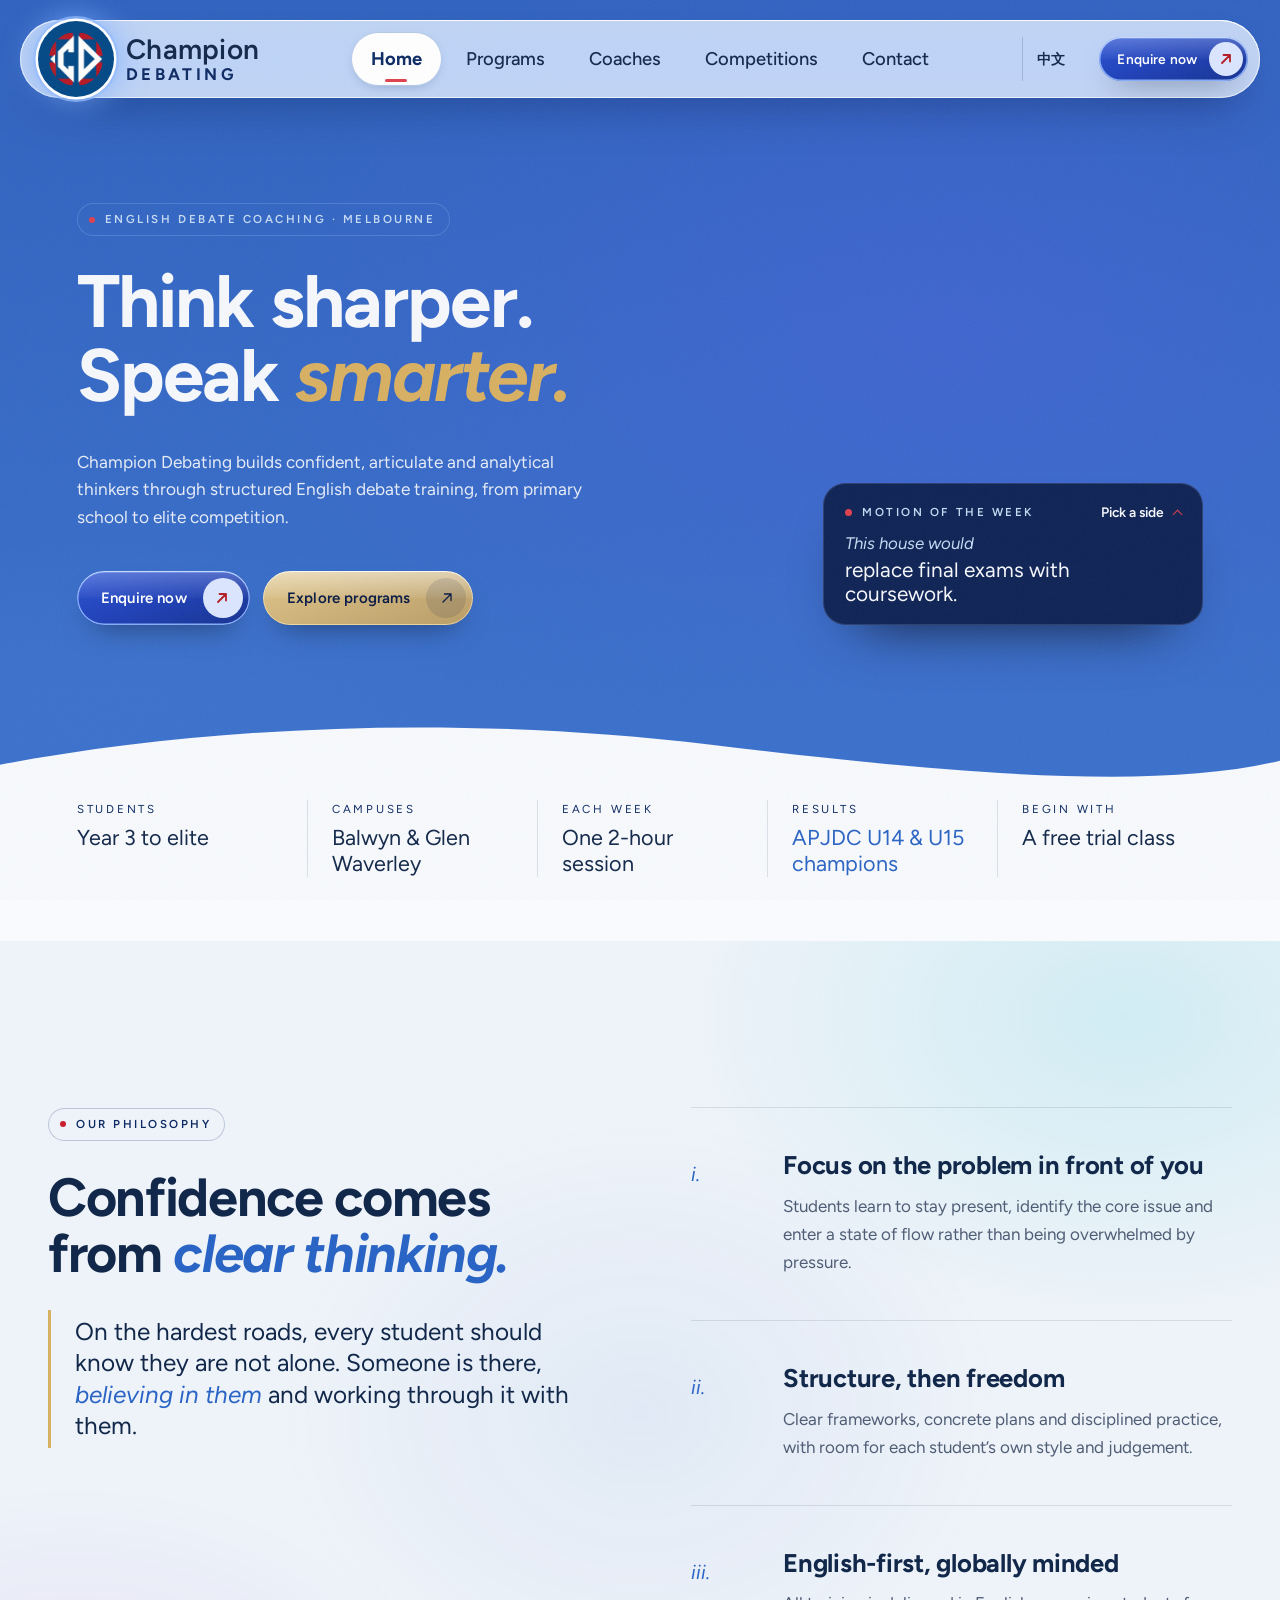
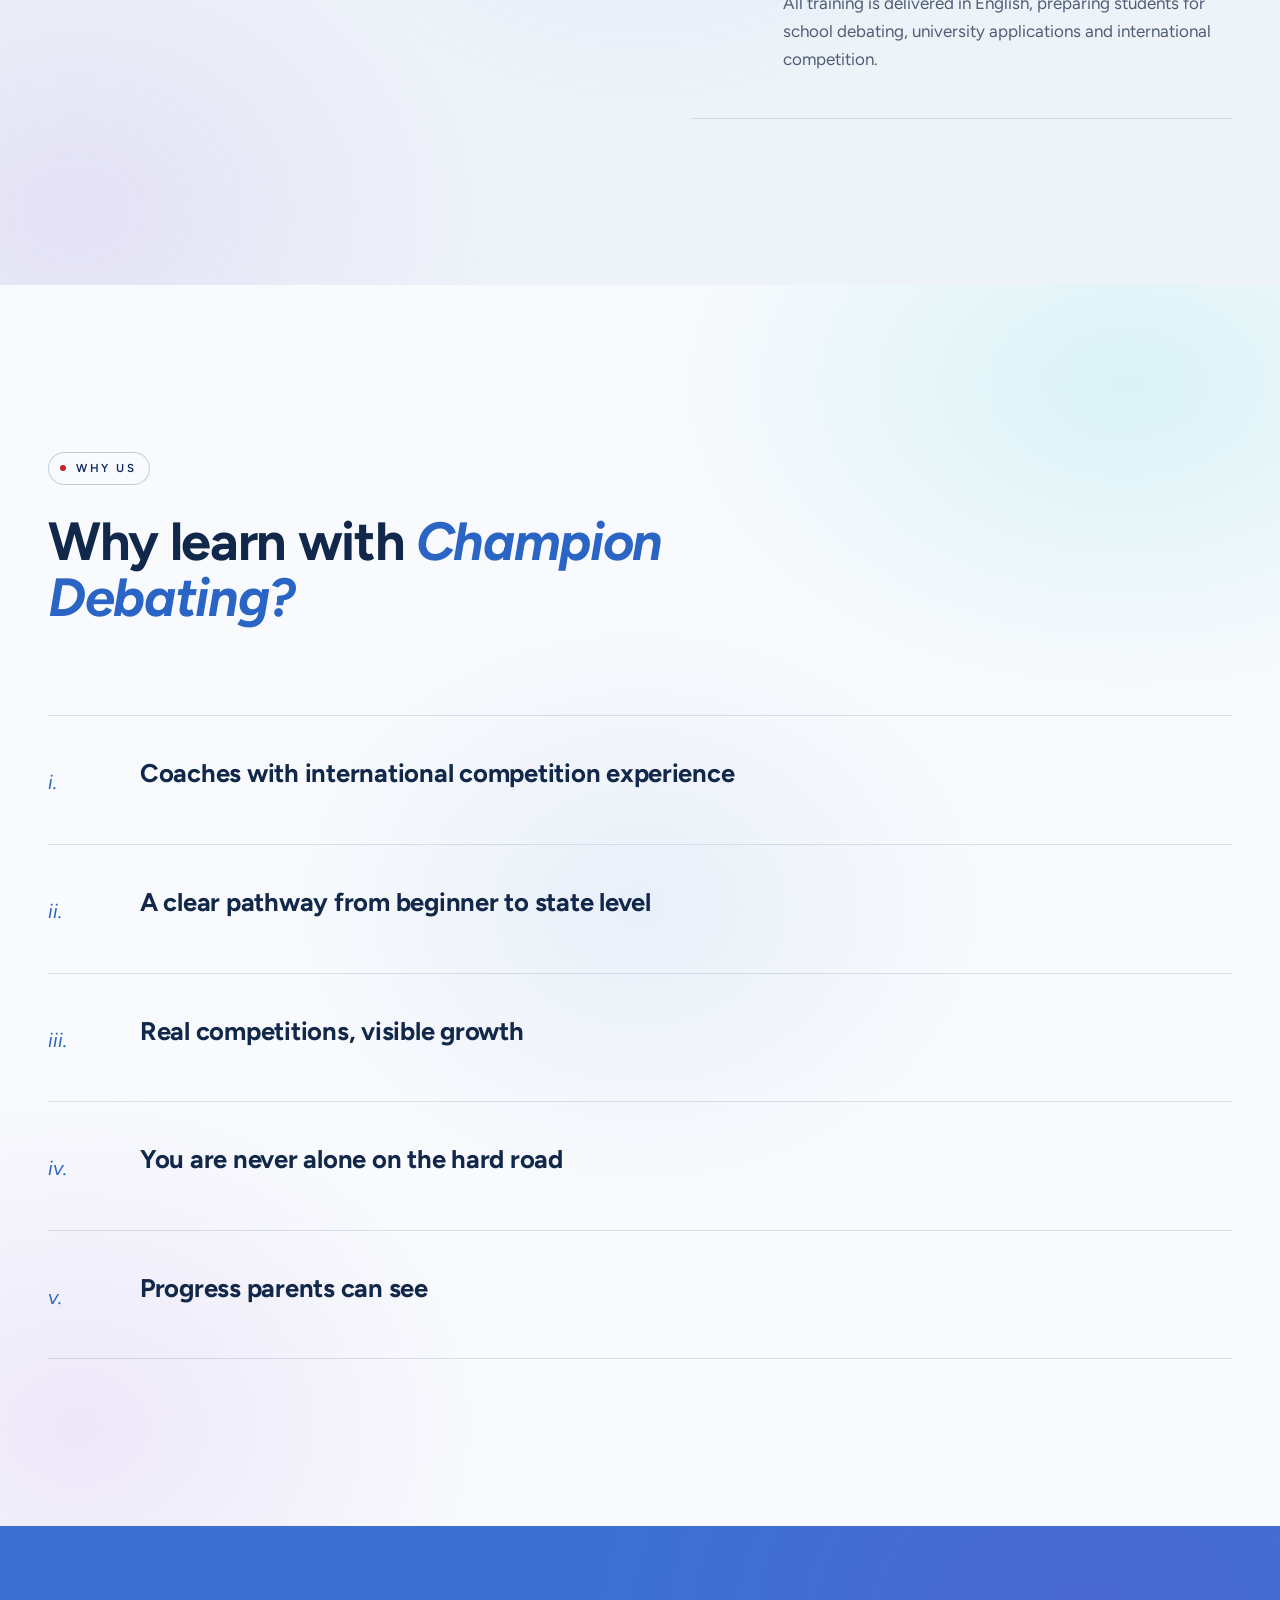
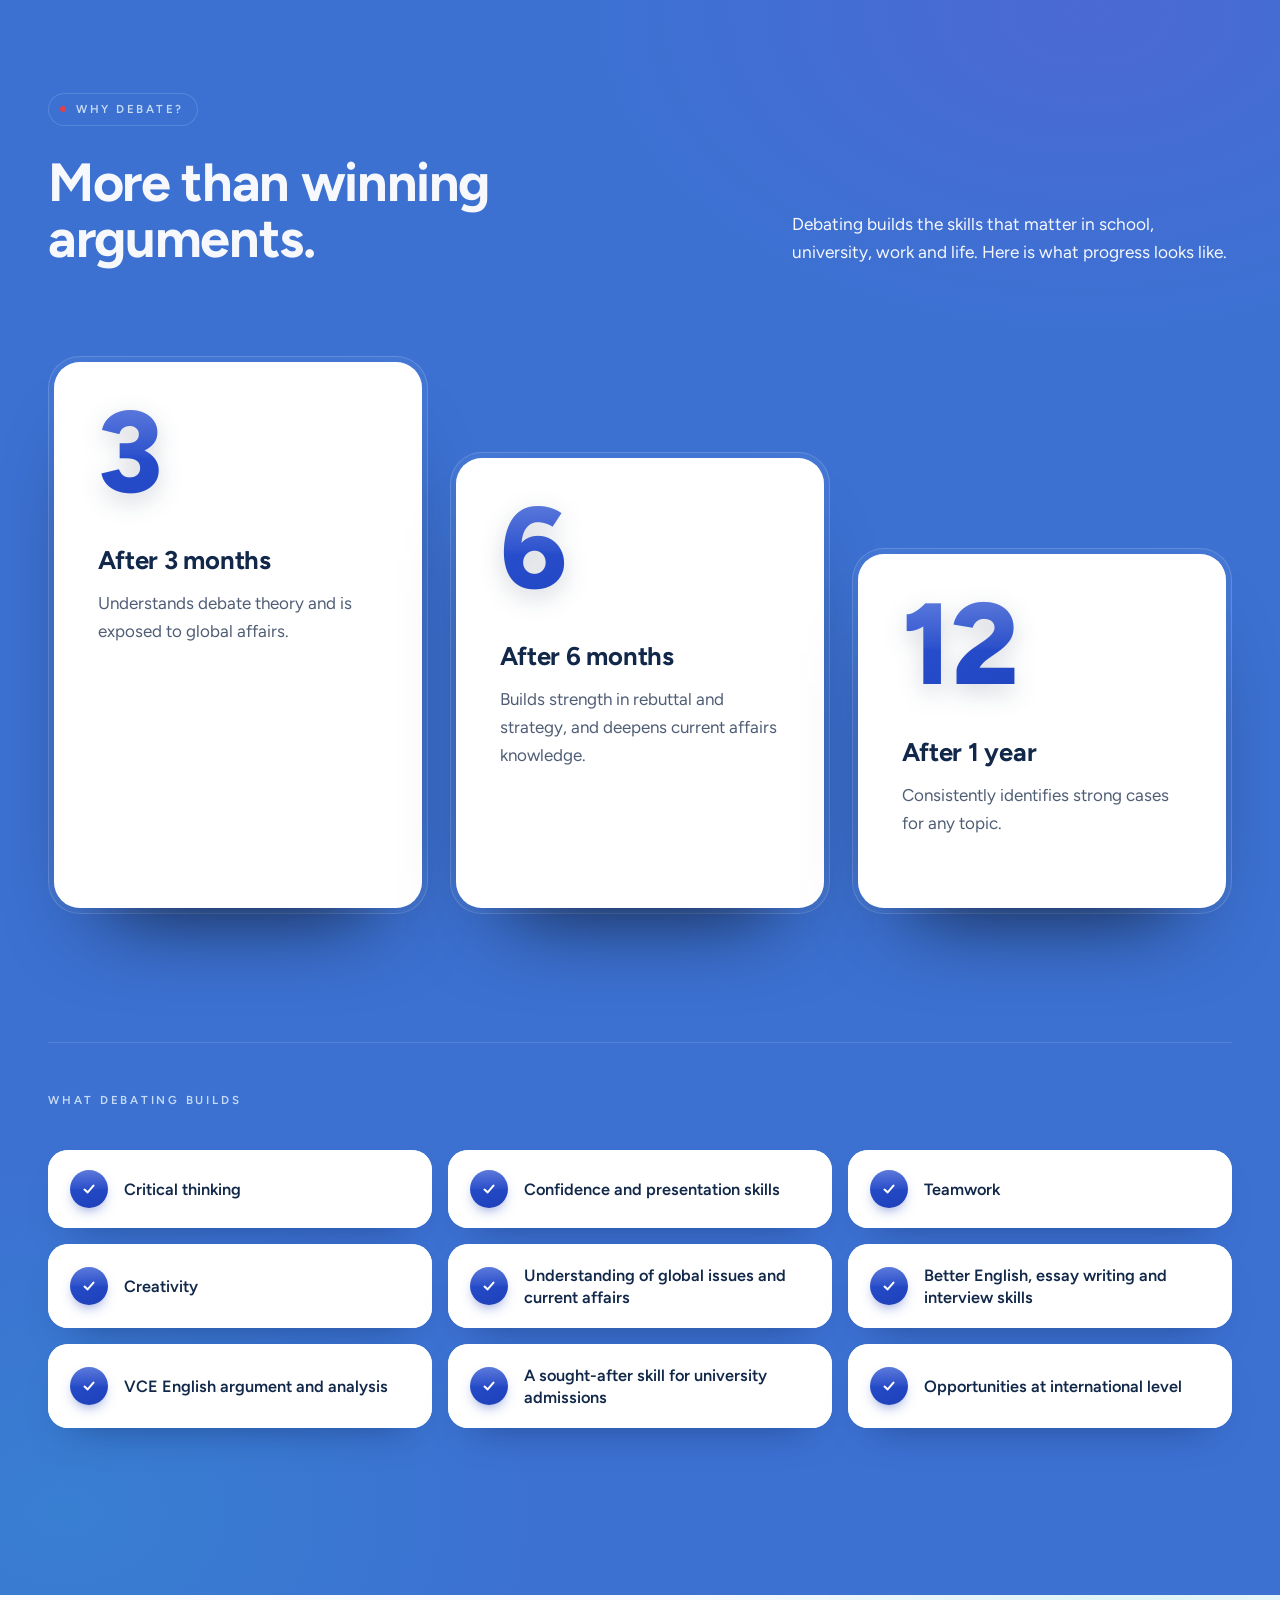
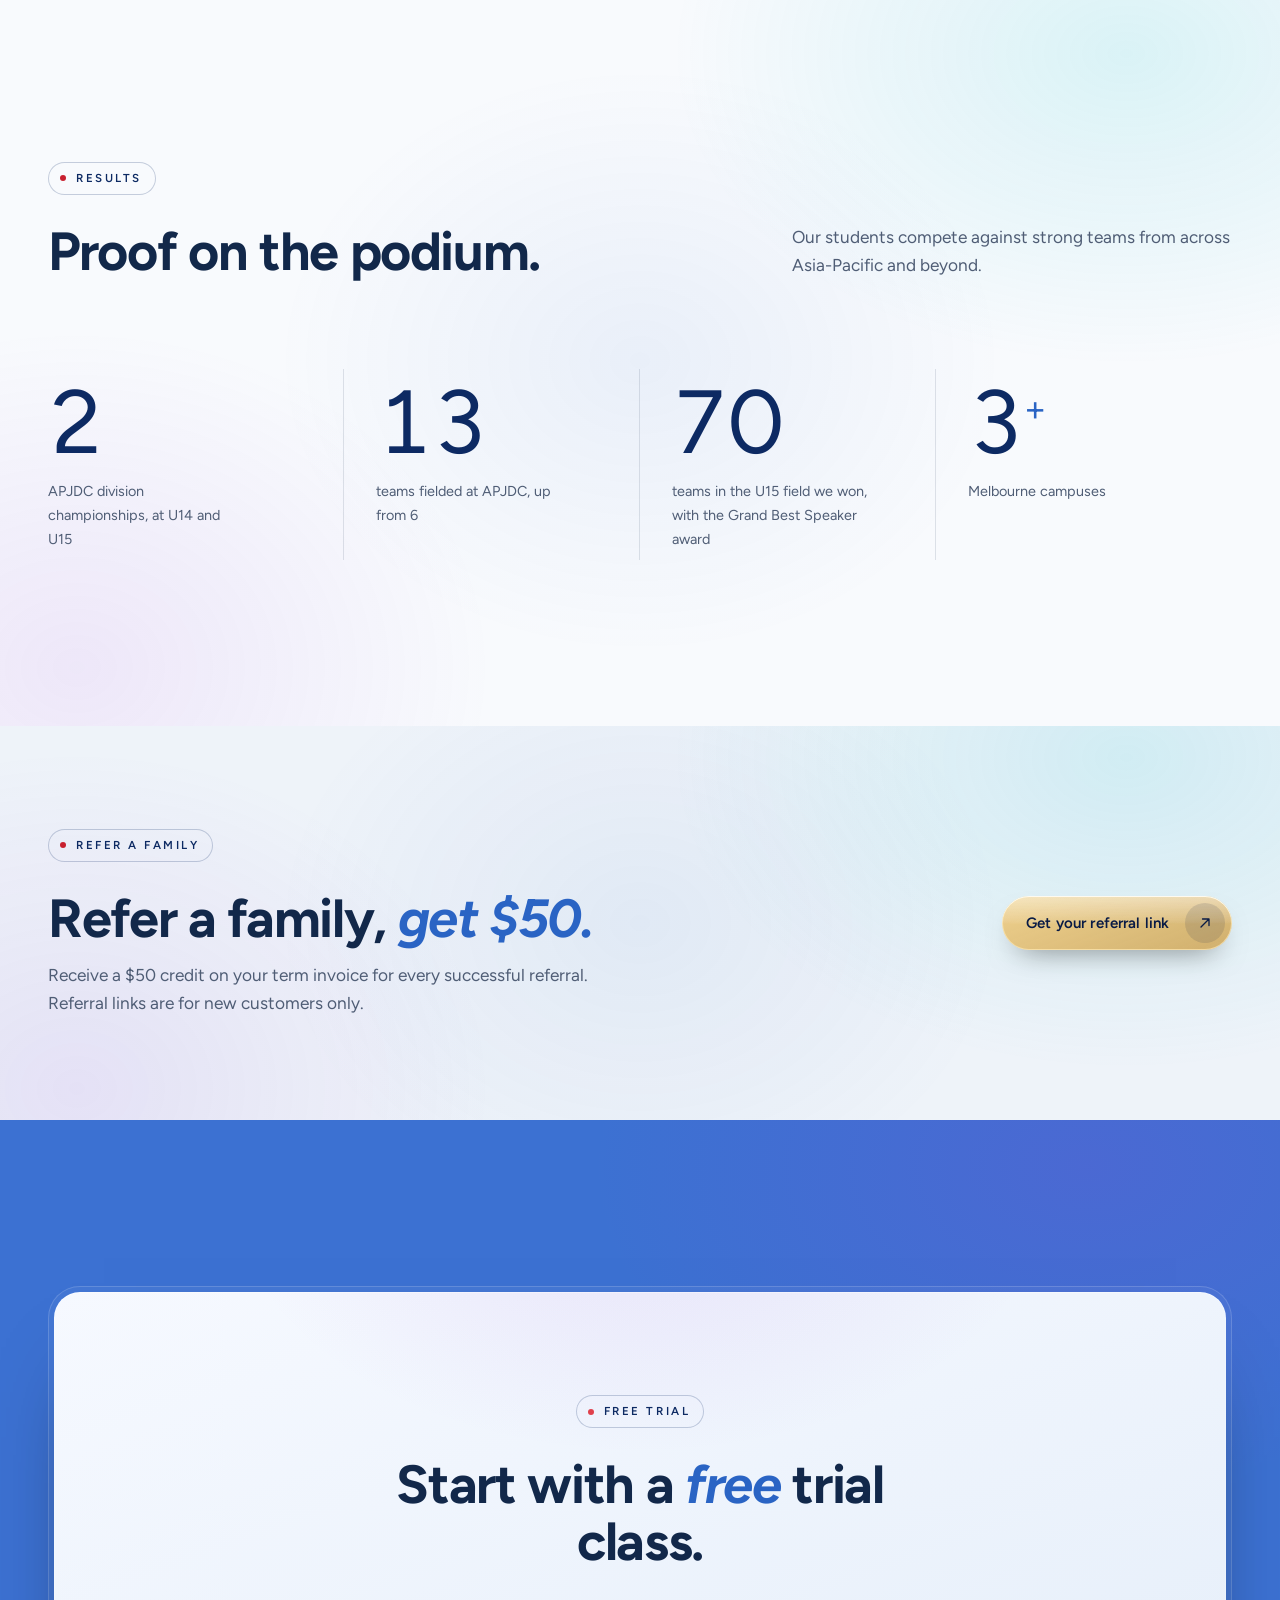
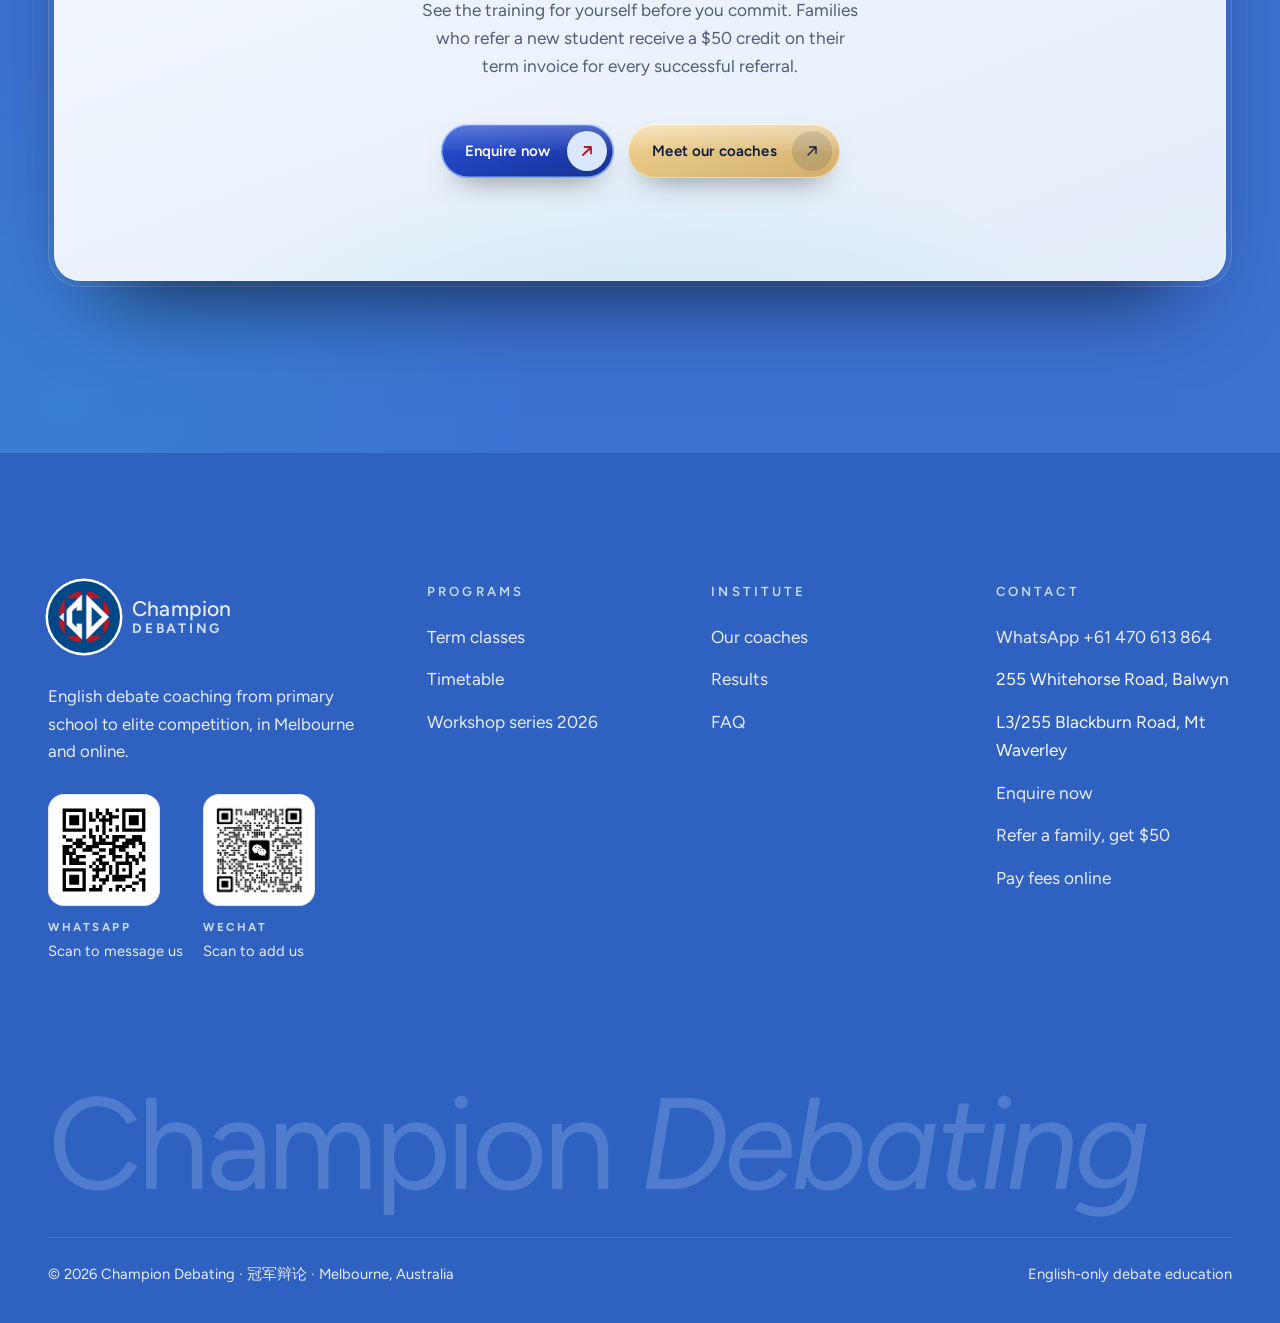
==== commit 286e8a3a: "Point the Chinese pages at webp images too Co-Authored-By: Claude Opus 5.5 <noreply@anthropic.com>" ====
--- a/index.html
+++ b/index.html
@@ -32,7 +32,7 @@
   <link href="https://fonts.googleapis.com/css2?family=Figtree:ital,wght@0,400..800;1,400..800&display=swap" rel="stylesheet">
   <link rel="icon" type="image/png" href="favicon.png">
   <link rel="apple-touch-icon" href="apple-touch-icon.png">
-  <link rel="stylesheet" href="styles.css?v=94">
+  <link rel="stylesheet" href="styles.css?v=93">
   <script type="application/ld+json">
   {
     "@context": "https://schema.org",
@@ -104,7 +104,6 @@
         <a href="competitions.html">Competitions</a>
         <a href="contact.html">Contact</a>
       </div>
-      <a class="nav__signin" href="https://champion-debating.acadeasy.com.au/app/sign-in">Sign in</a>
       <a class="nav__lang" href="zh/index.html" lang="zh-Hans" hreflang="zh-Hans">中文</a>
       <a class="btn btn--primary btn--sm" href="contact.html#book">Enquire now
         <span class="btn__icon"><svg viewBox="0 0 16 16" fill="none" stroke="currentColor" stroke-width="1.3" stroke-linecap="round" stroke-linejoin="round" aria-hidden="true"><path d="M4 12 12 4M5.5 4H12v6.5"/></svg></span>
@@ -120,7 +119,6 @@
         <a href="contact.html"><span style="--i:4">Contact</span></a>
       </div>
       <div class="menu__foot">
-        <a class="menu__lang" href="https://champion-debating.acadeasy.com.au/app/sign-in">Sign in</a>
         <a class="menu__lang" href="zh/index.html" lang="zh-Hans" hreflang="zh-Hans">中文</a>
         <a class="btn btn--primary" href="contact.html#book">Enquire now
           <span class="btn__icon"><svg viewBox="0 0 16 16" fill="none" stroke="currentColor" stroke-width="1.3" stroke-linecap="round" stroke-linejoin="round" aria-hidden="true"><path d="M4 12 12 4M5.5 4H12v6.5"/></svg></span>
@@ -320,18 +318,6 @@
       </div>
     </section>
 
-    <section class="section section--cream" aria-labelledby="reviews-title">
-      <div class="container">
-        <div class="section-head">
-          <div data-reveal>
-            <span class="eyebrow">Reviews</span>
-            <h2 class="h2" id="reviews-title">What families say.</h2>
-          </div>
-        </div>
-        <acadeasy-reviews border-color="#f94e4e" title="Family reviews"></acadeasy-reviews>
-      </div>
-    </section>
-
     <section class="section section--cream refer-band" aria-labelledby="refer-title">
       <div class="container refer-band__inner" data-reveal>
         <div>
@@ -424,7 +410,6 @@
 
   <script src="scene.js?v=43" defer></script>
   <script src="motions-of-the-week.js?v=1" defer></script>
-  <script src="https://champion-debating.acadeasy.com.au/embed.js" async></script>
   <script src="main.js?v=16" defer></script>
 </body>
 </html>
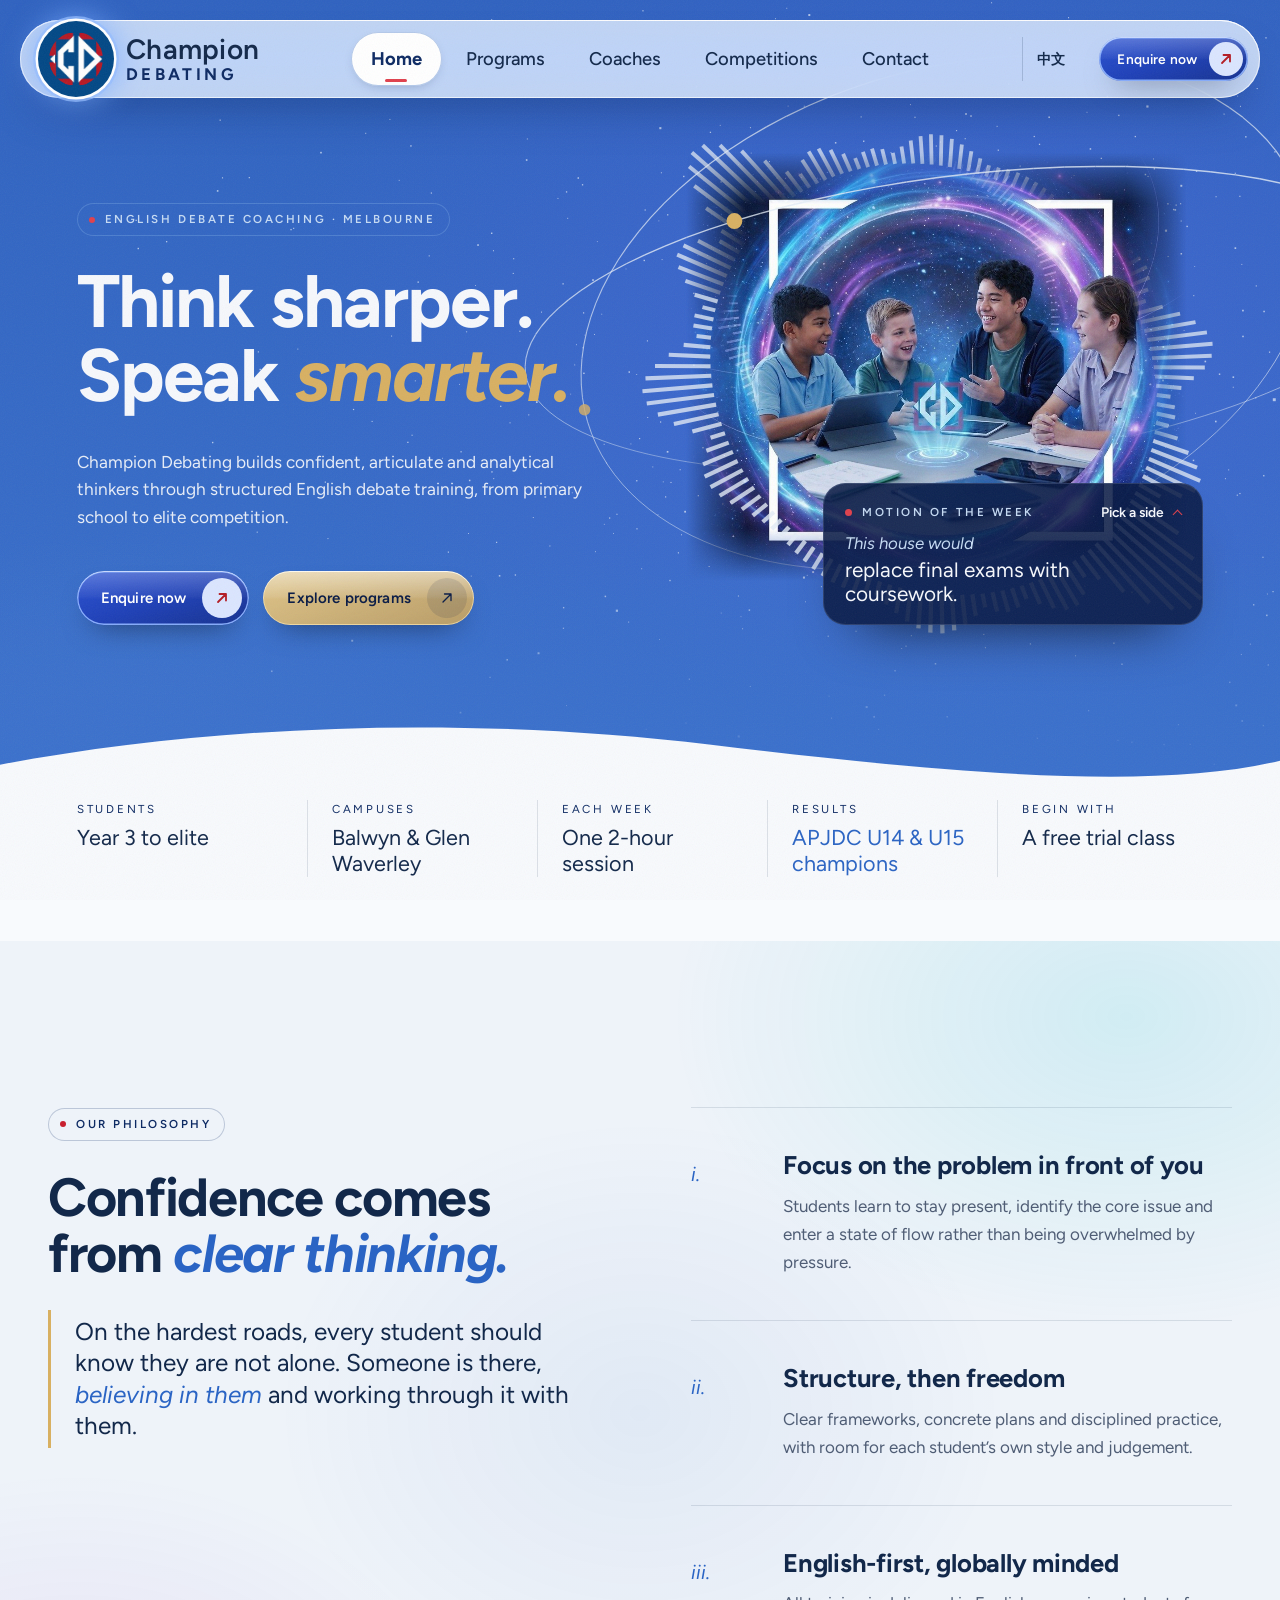
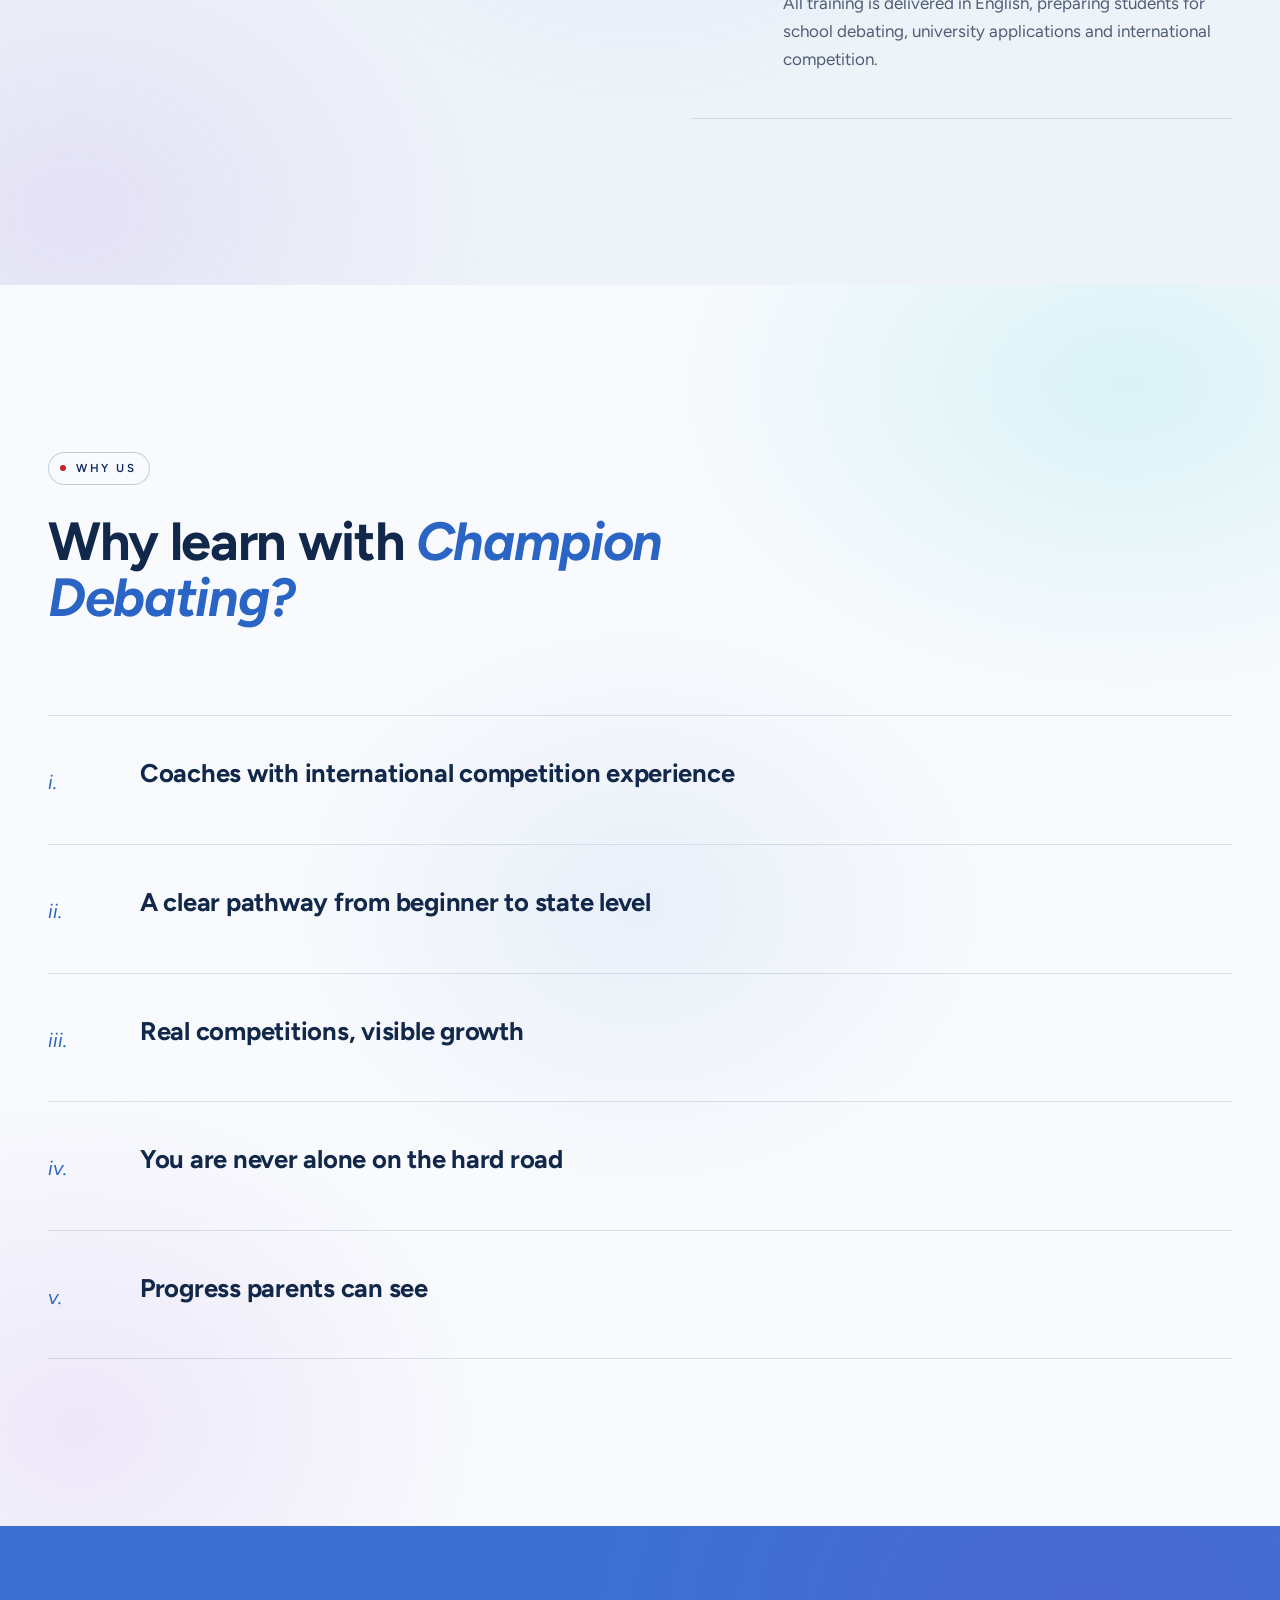
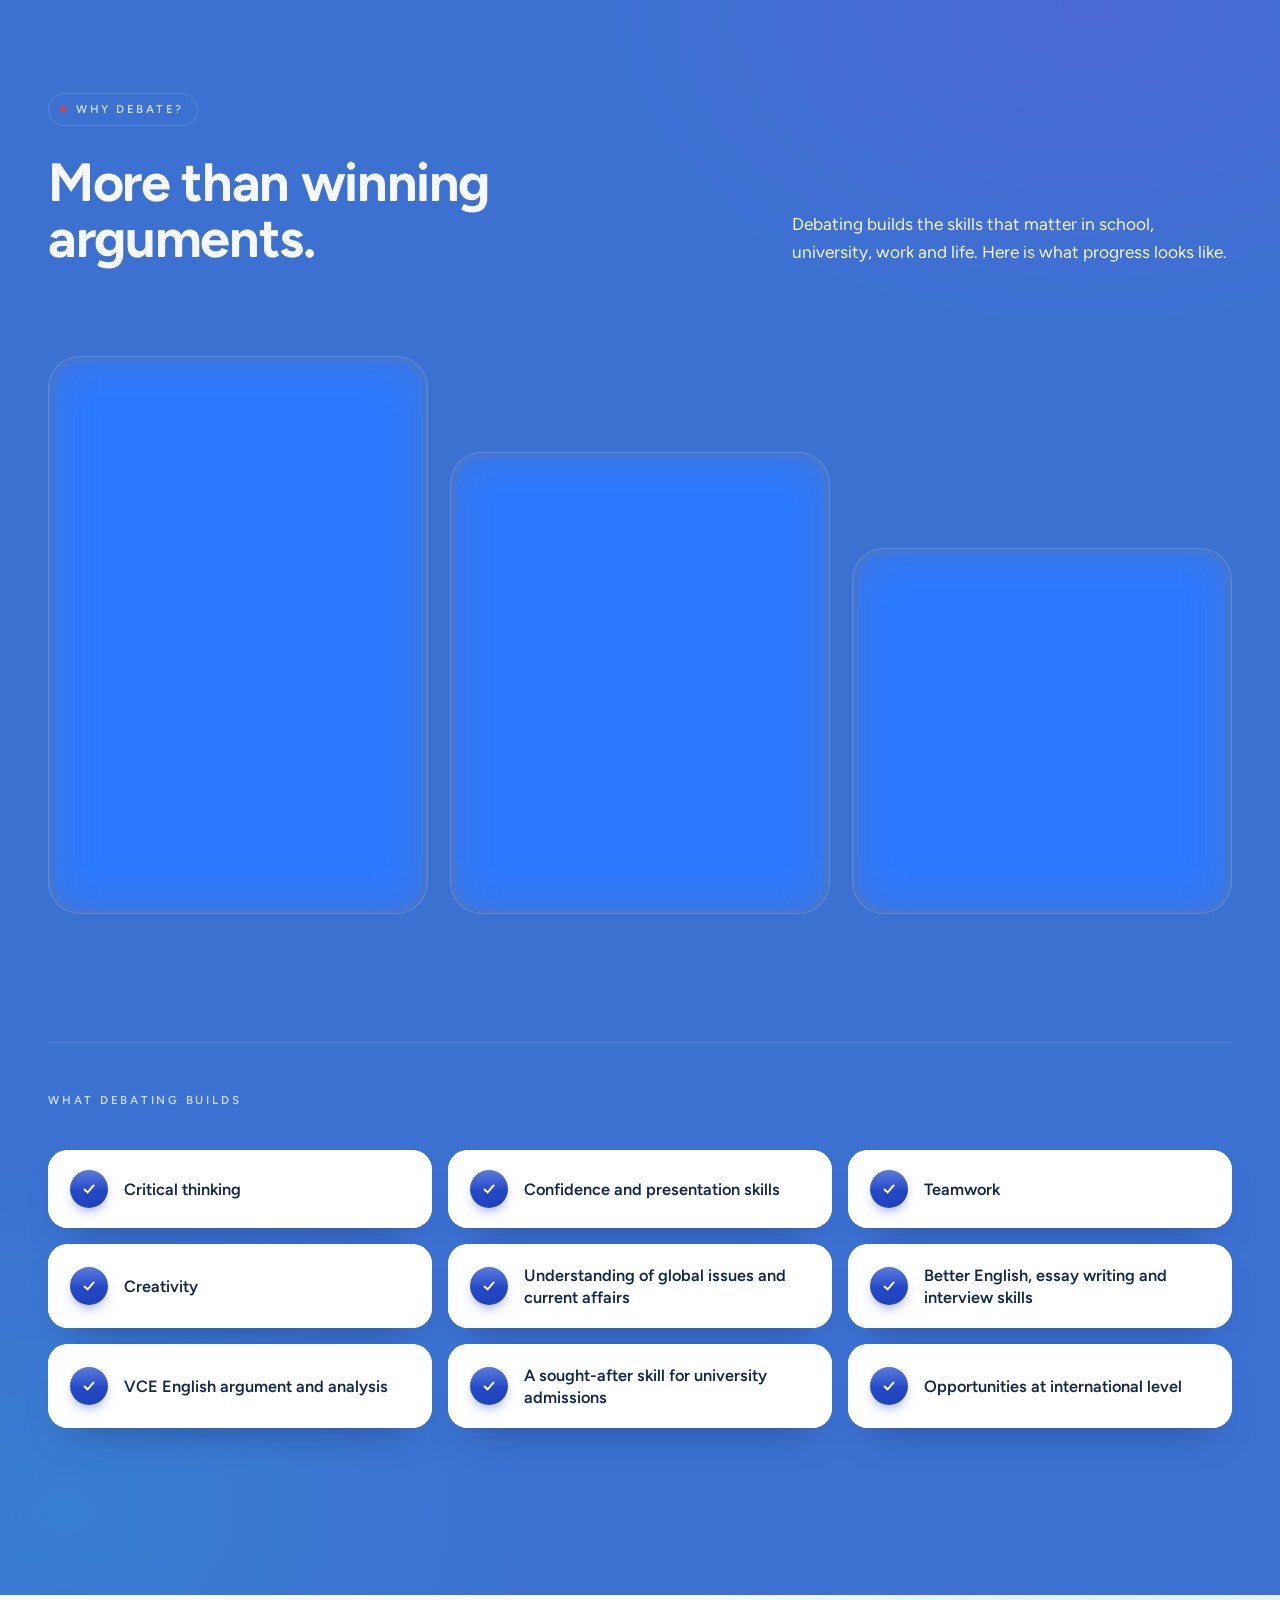
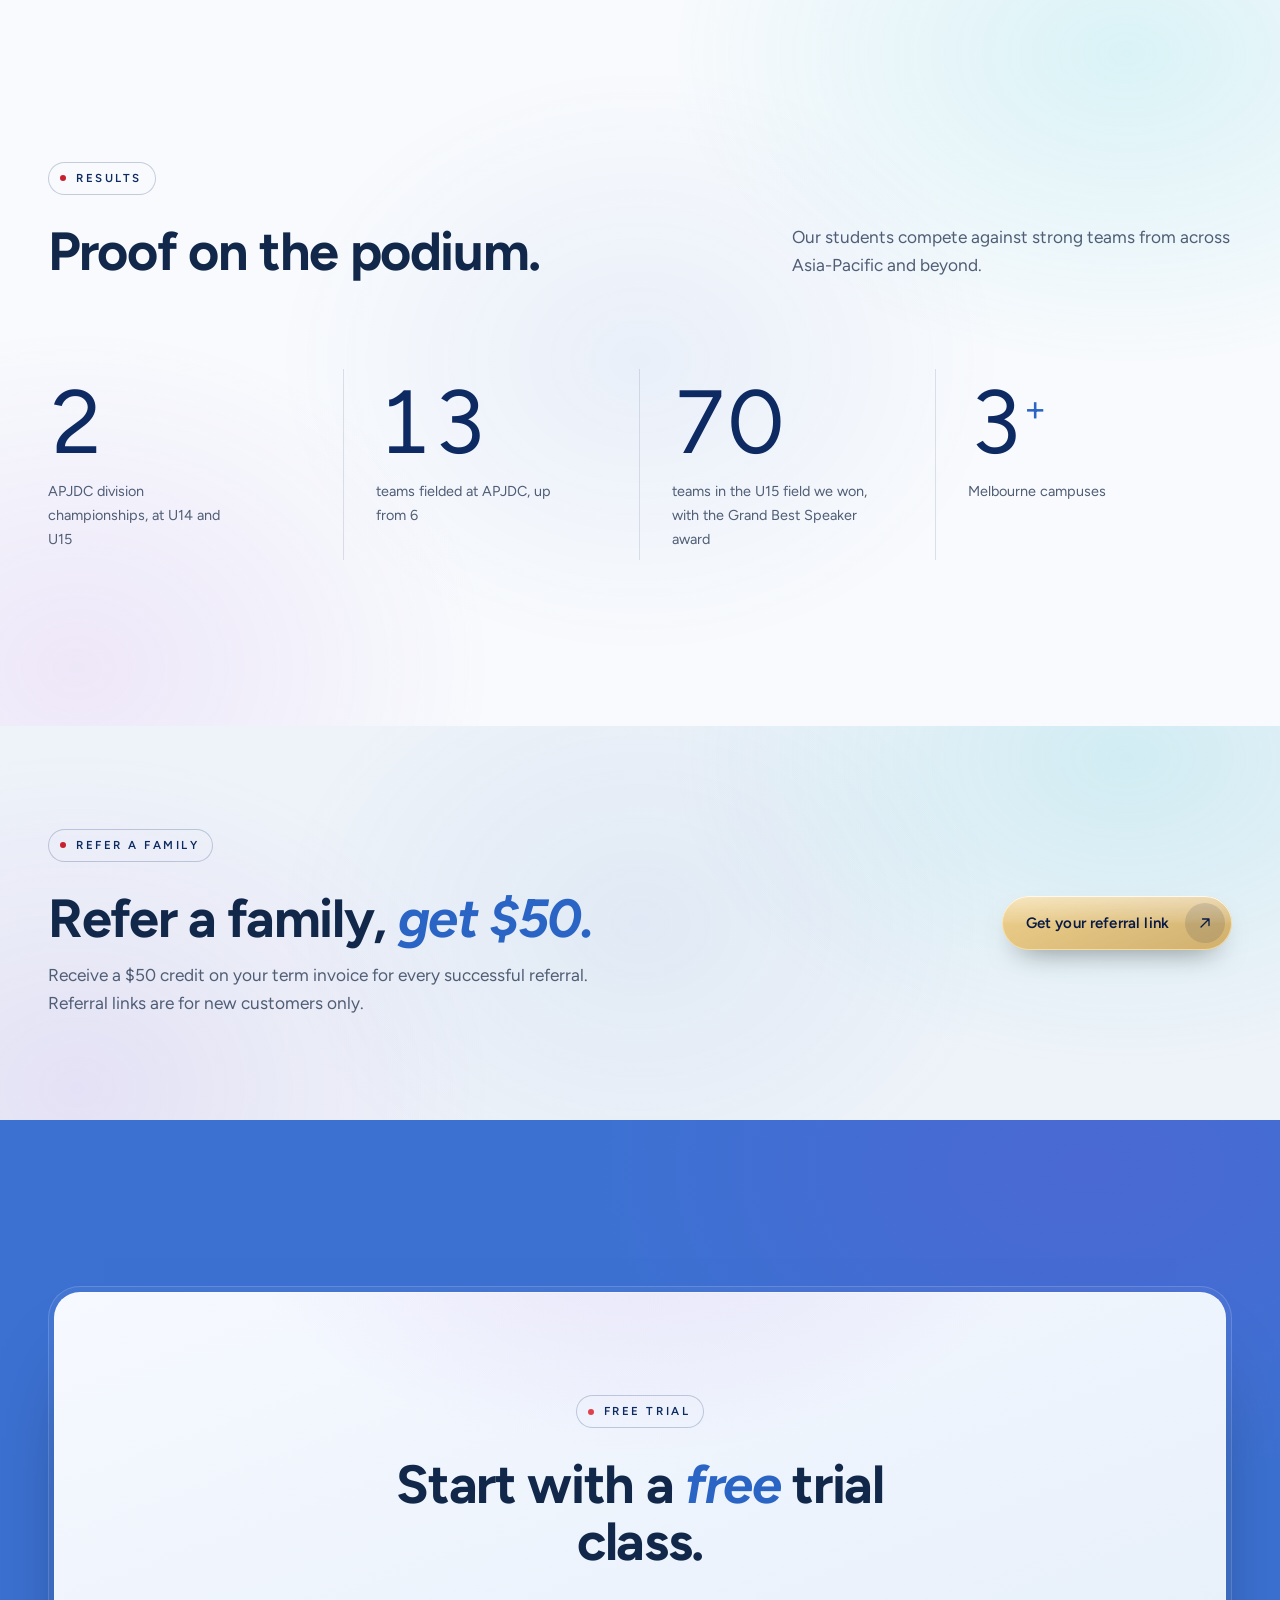
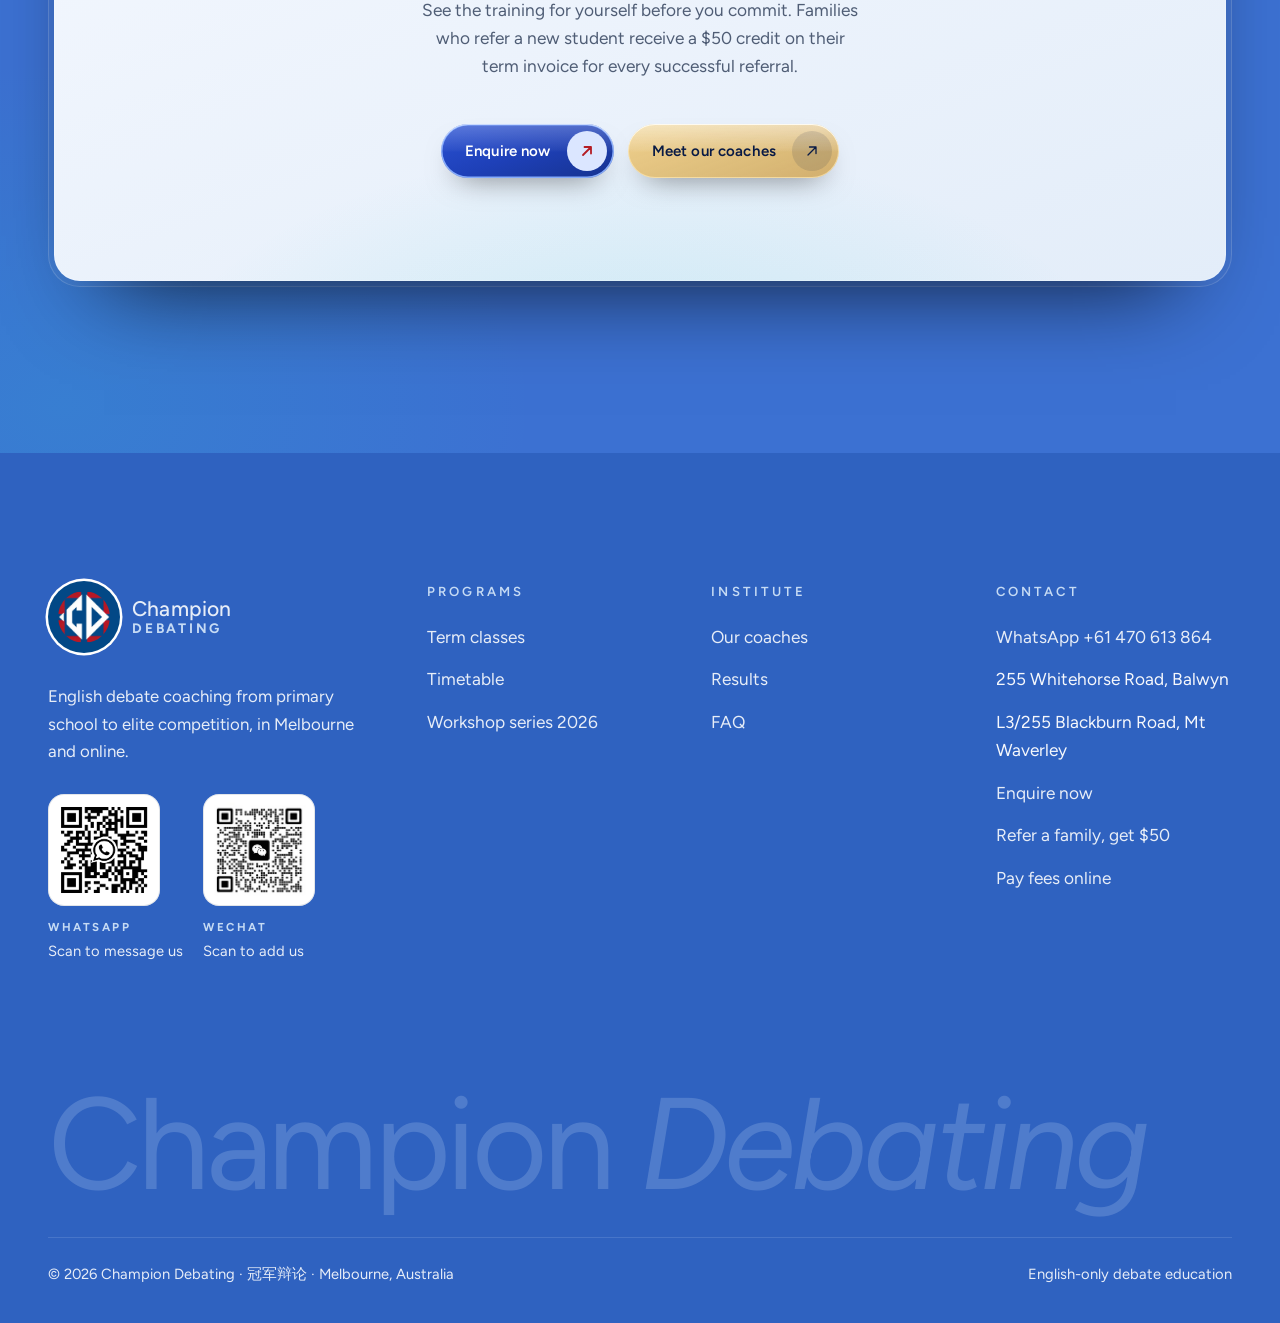
==== commit f07e7dd5: "Poster viewer, new WhatsApp QR code and Senior Year 8–10 tag Hovering a workshop poster enlarges it " ====
--- a/index.html
+++ b/index.html
@@ -9,6 +9,9 @@
   <link rel="alternate" hreflang="en-AU" href="https://www.championdebating.com.au/">
   <link rel="alternate" hreflang="zh-Hans" href="https://www.championdebating.com.au/zh/">
   <link rel="alternate" hreflang="x-default" href="https://www.championdebating.com.au/">+++   
@@ -32,7 +35,7 @@
   <link href="https://fonts.googleapis.com/css2?family=Figtree:ital,wght@0,400..800;1,400..800&display=swap" rel="stylesheet">
   <link rel="icon" type="image/png" href="favicon.png">
   <link rel="apple-touch-icon" href="apple-touch-icon.png">
-  <link rel="stylesheet" href="styles.css?v=93">
+  <link rel="stylesheet" href="styles.css?v=96">
   <script type="application/ld+json">
   {
     "@context": "https://schema.org",
@@ -363,7 +366,7 @@
           <p class="footer__blurb">English debate coaching from primary school to elite competition, in Melbourne and online.</p>
           <div class="qr-codes">
             <figure class="qr">
-              <a href="https://wa.me/61470613864"><img src="qr-whatsapp.svg?v=2" alt="QR code to message Champion Debating on WhatsApp" width="112" height="112" loading="lazy"></a>
+              <a href="https://wa.me/61470613864"><img src="qr-whatsapp.png" alt="QR code to message Champion Debating on WhatsApp" width="112" height="112" loading="lazy"></a>
               <figcaption><b>WhatsApp</b>Scan to message us</figcaption>
             </figure>
             <figure class="qr">
@@ -410,6 +413,6 @@
 
   <script src="scene.js?v=43" defer></script>
   <script src="motions-of-the-week.js?v=1" defer></script>
-  <script src="main.js?v=16" defer></script>
+  <script src="main.js?v=17" defer></script>
 </body>
 </html>
--- a/styles.css
+++ b/styles.css
@@ -398,7 +398,7 @@
   background: var(--red-bright);
 }
 
-.nav__lang, .nav__signin {
+.nav__lang {
   display: grid; place-items: center;
   min-width: 44px; height: 44px; padding: 0 14px; margin-right: 10px; white-space: nowrap;
   border-left: 1px solid rgba(18, 40, 74, 0.18);
@@ -406,8 +406,7 @@
   text-decoration: underline transparent; text-underline-offset: 5px;
   transition: color 0.5s var(--ease), text-decoration-color 0.5s var(--ease);
 }
-.nav__lang:hover, .nav__signin:hover { color: var(--blue); text-decoration-color: currentColor; }
-.nav__signin { margin-right: 0; }
+.nav__lang:hover { color: var(--blue); text-decoration-color: currentColor; }
 .menu__lang { display: inline-block; margin-right: 18px; padding: 10px 0; font-size: 1.1rem; font-weight: 600; color: var(--sky-soft); }
 
 .nav__toggle {
@@ -835,8 +834,15 @@
 
 .duo { display: grid; grid-template-columns: 1fr 1fr; gap: 20px; }
 .posters { display: grid; grid-template-columns: repeat(auto-fill, minmax(200px, 1fr)); gap: 16px; }
-.poster { display: block; border-radius: 14px; overflow: hidden; box-shadow: 0 10px 30px rgb(0 0 0 / 0.25); transition: transform 0.25s ease; }
-.poster:hover, .poster:focus-visible { transform: translateY(-4px); }
+.poster { position: relative; display: block; border-radius: 14px; overflow: hidden; box-shadow: 0 10px 30px rgb(0 0 0 / 0.25); cursor: zoom-in; transition: transform 0.3s ease, box-shadow 0.3s ease; }
+.poster:hover { z-index: 2; transform: scale(1.12); box-shadow: 0 24px 60px rgb(0 0 0 / 0.45); }
+/* Focus returns to the poster when the viewer closes, so focus gets a ring, not the hover zoom. */
+.poster:focus-visible { outline: 3px solid #fff; outline-offset: 4px; }
+.poster-viewer { width: 100vw; height: 100vh; max-width: none; max-height: none; padding: 0; border: 0; background: transparent; }
+.poster-viewer[open] { display: grid; place-items: center; }
+.poster-viewer::backdrop { background: rgb(5 12 30 / 0.88); }
+.poster-viewer img { width: auto; height: auto; max-width: min(92vw, 960px); max-height: 92vh; border-radius: 12px; cursor: zoom-out; }
+.poster-viewer__close { position: fixed; top: 16px; right: 16px; width: 44px; height: 44px; border: 0; border-radius: 50%; background: #fff; color: #10162f; font-size: 1.75rem; line-height: 1; cursor: pointer; }
 .poster img { display: block; width: 100%; height: auto; }
 .price { display: flex; align-items: baseline; gap: 10px; margin: 28px 0 8px; }
 .price b { font-family: var(--font-display); font-weight: 400; font-size: clamp(4rem, 7vw, 6rem); line-height: 1; color: var(--sky-pale); }
@@ -1131,7 +1137,6 @@
   .nav__links, .nav .btn { display: none; }
   .nav__toggle { display: block; }
   .nav__lang { margin-left: auto; border-left: 0; }
-  .nav__signin { display: none; }
 }
 
 @media (max-width: 767px) {
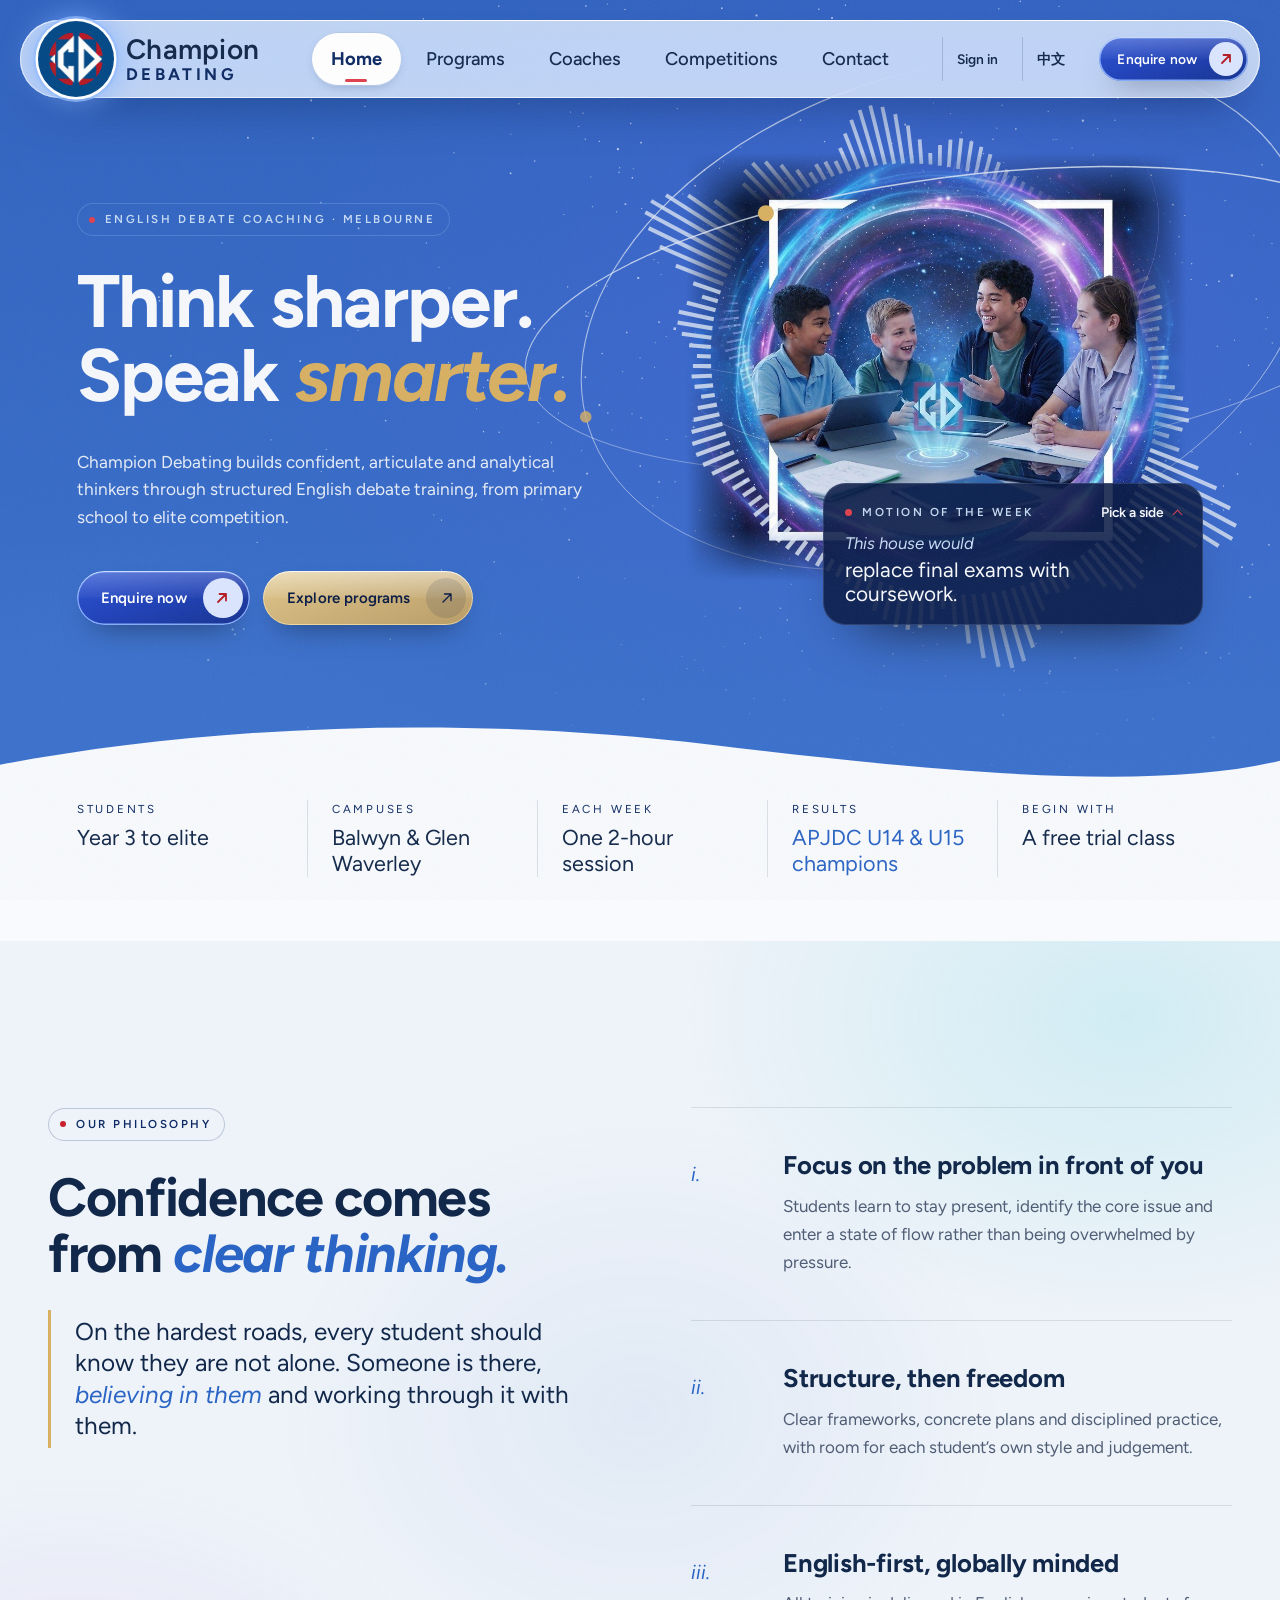
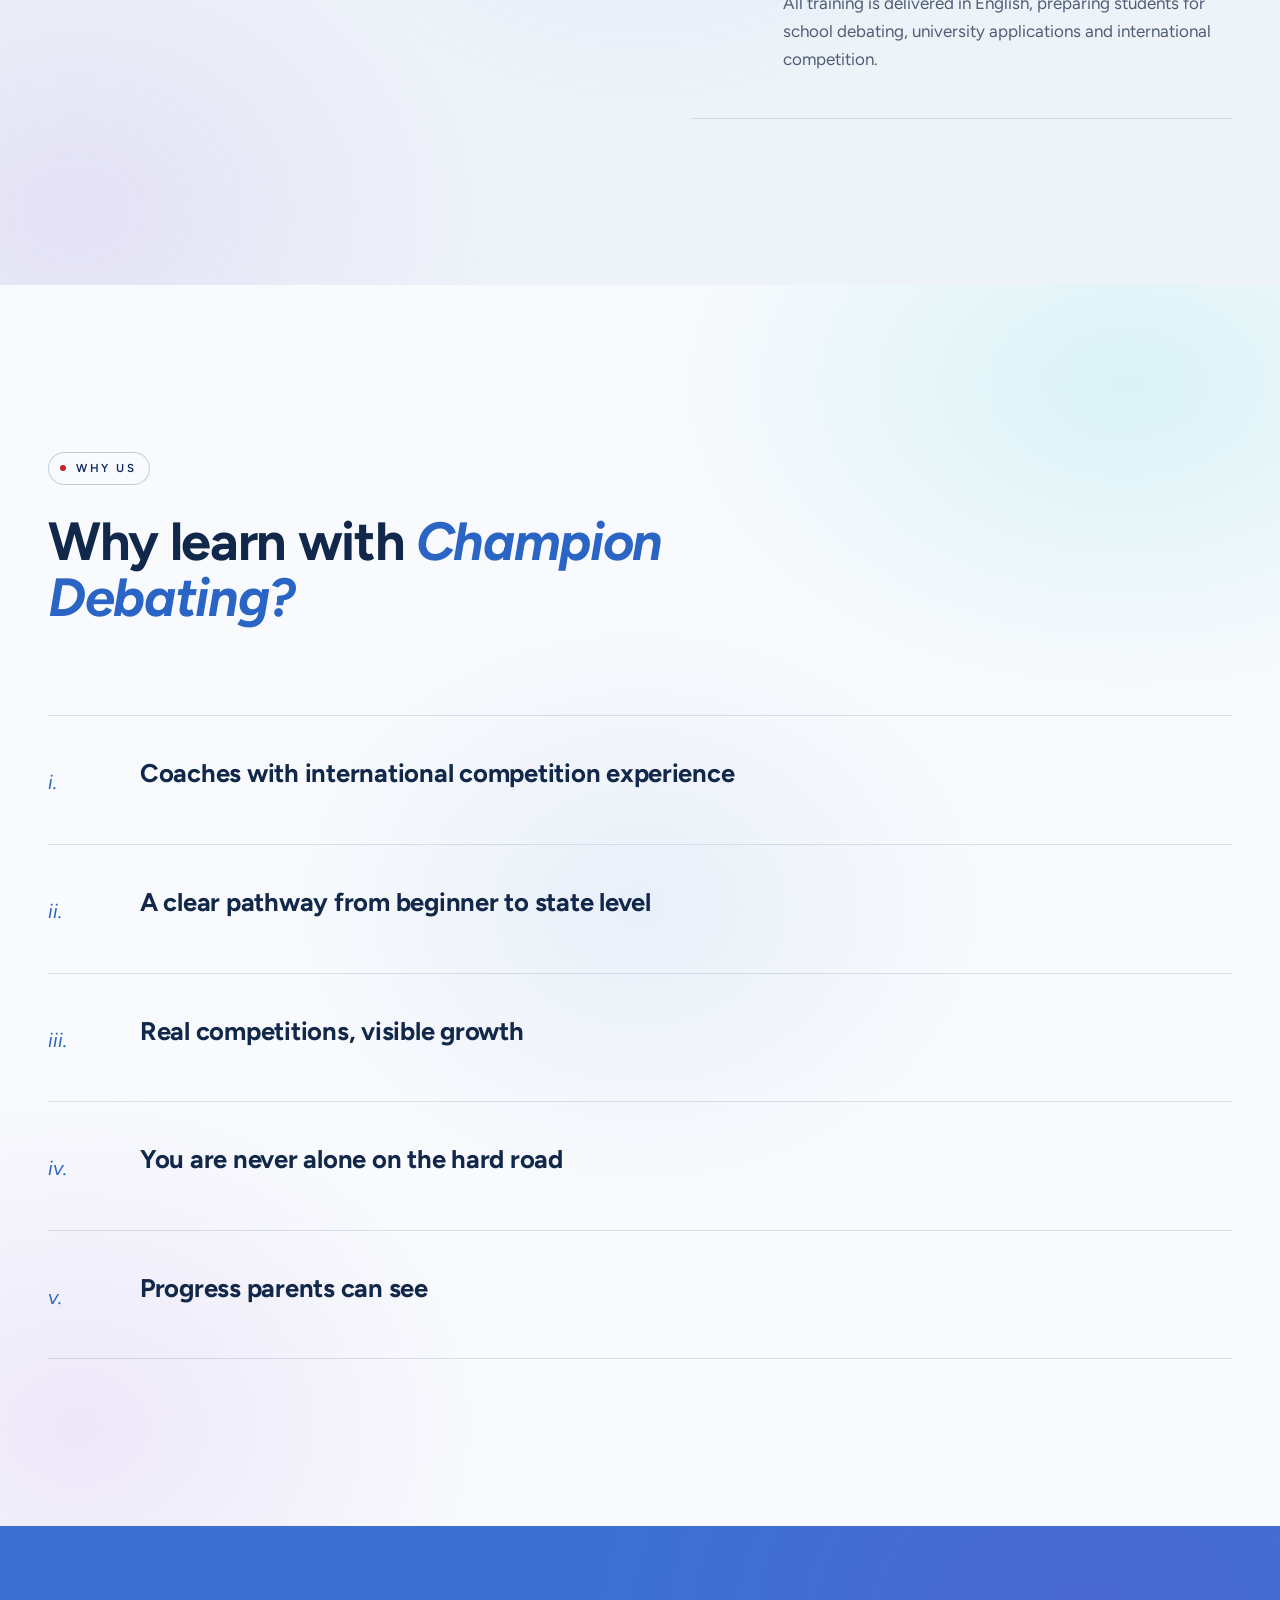
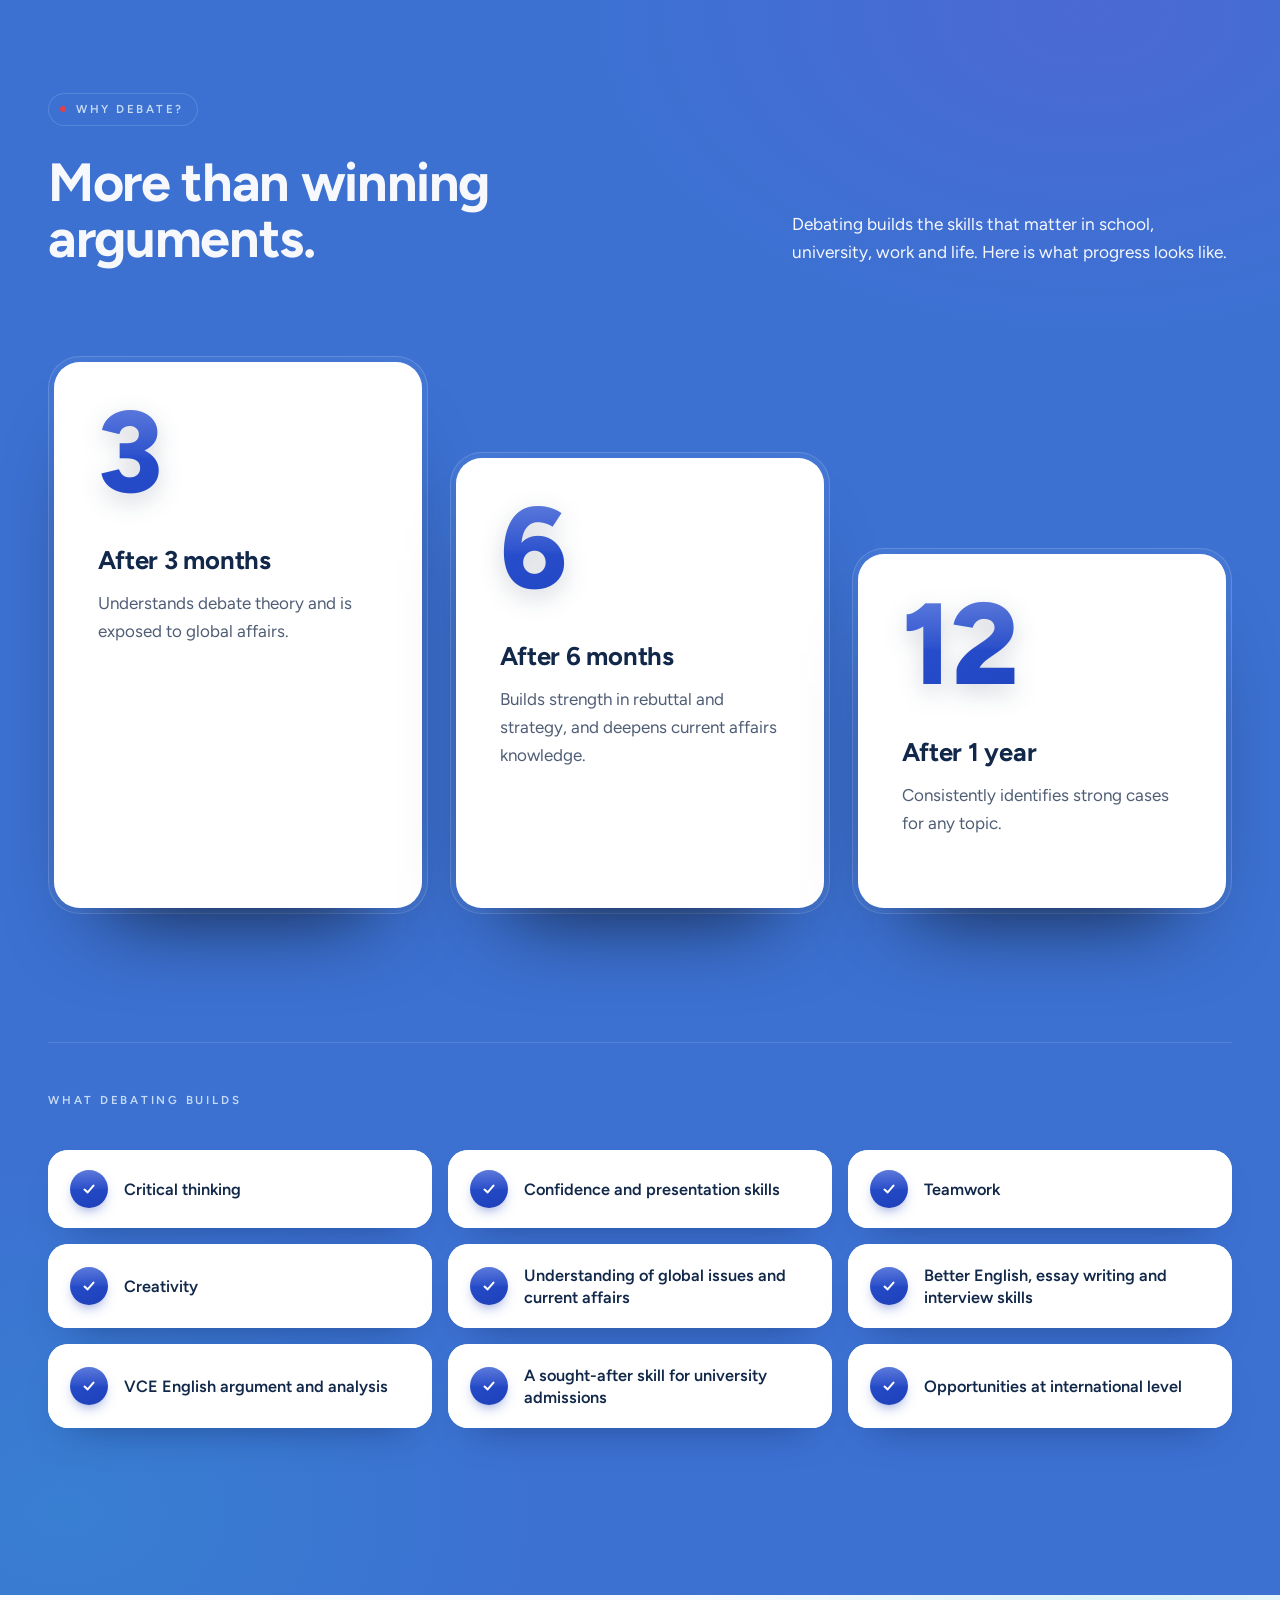
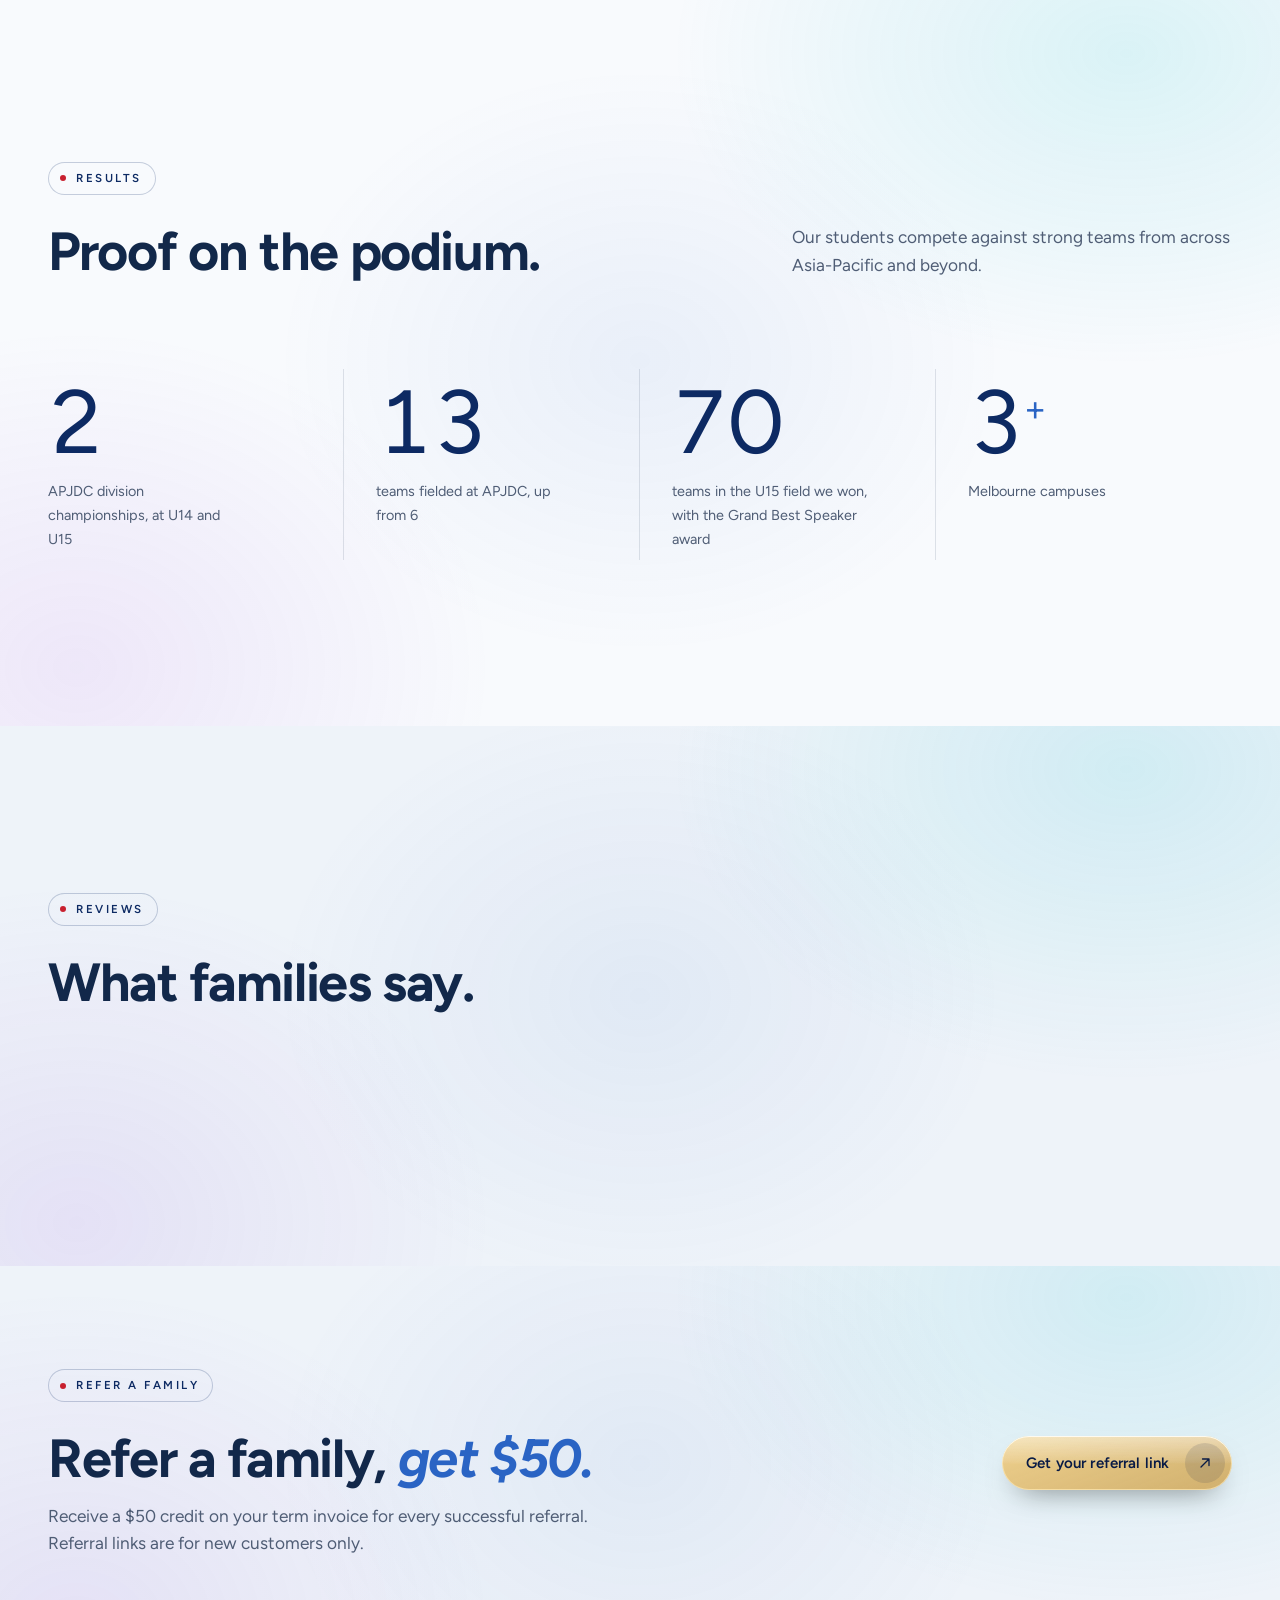
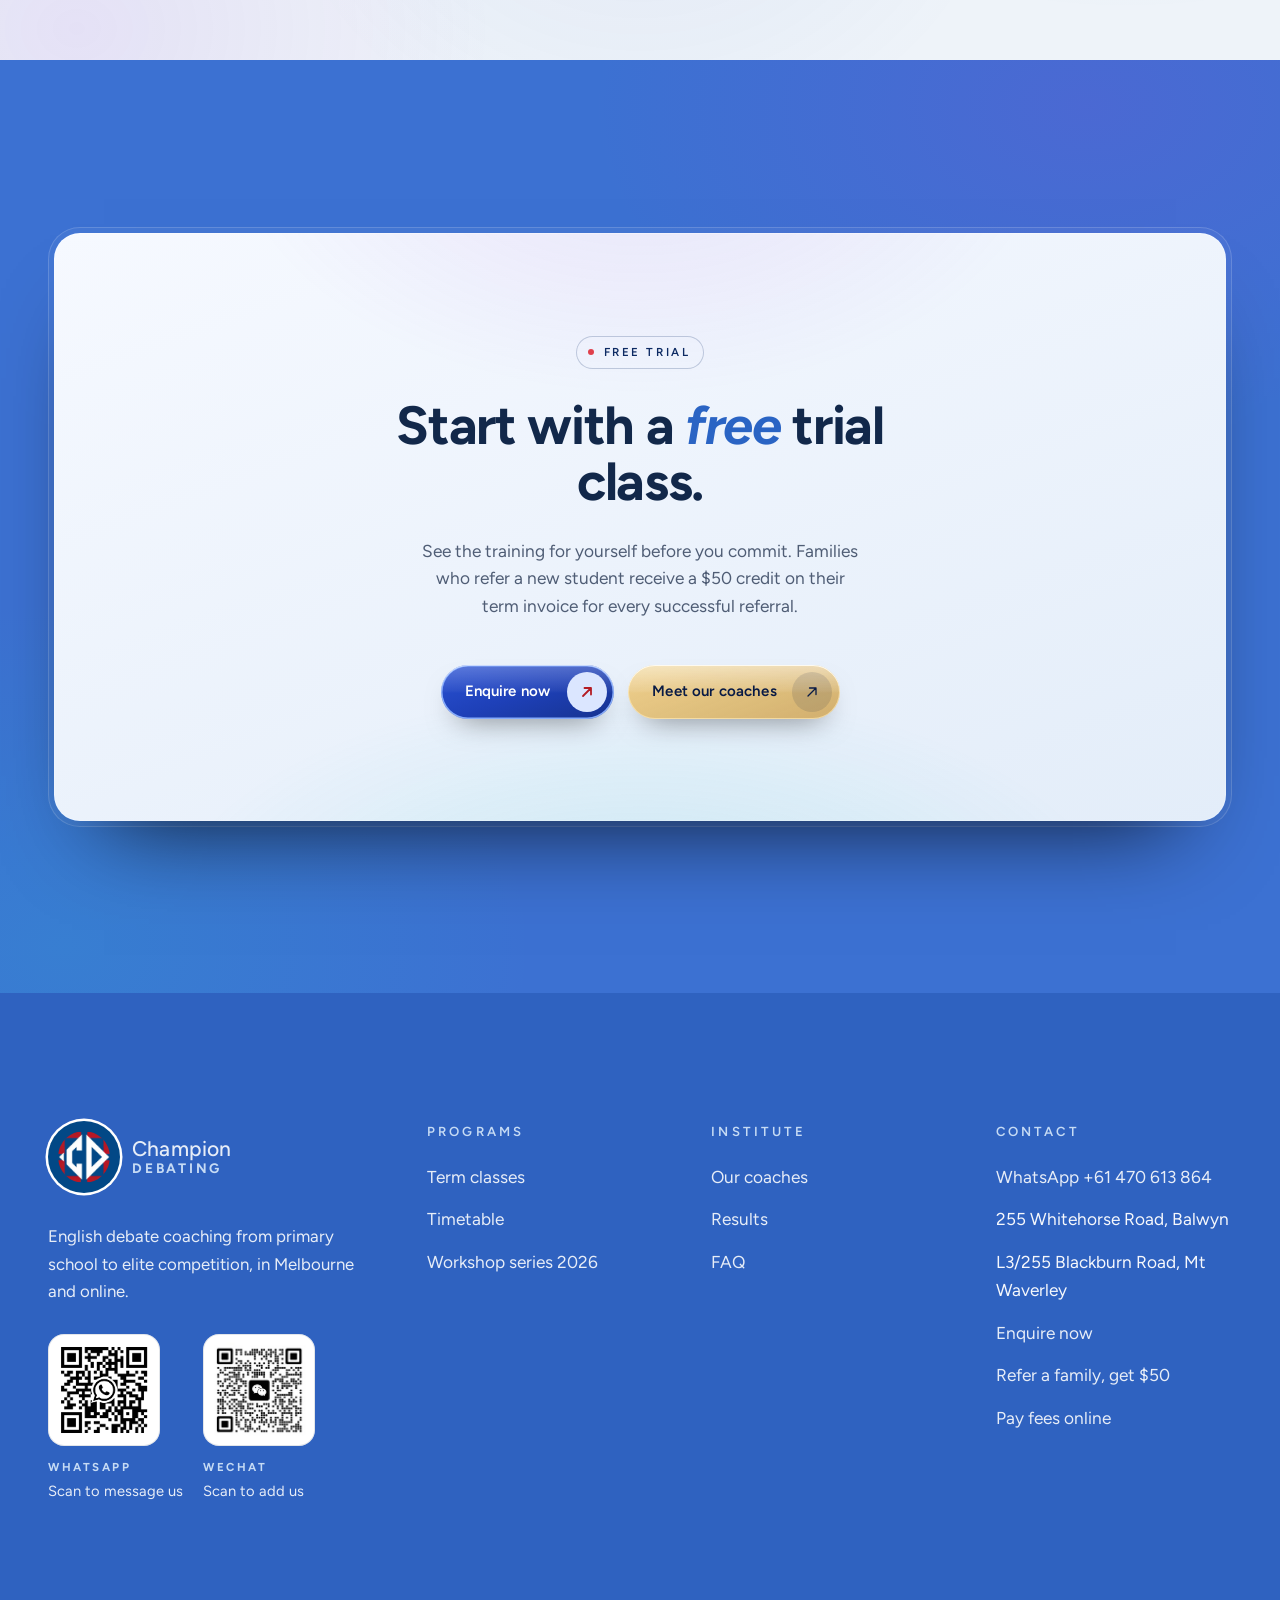
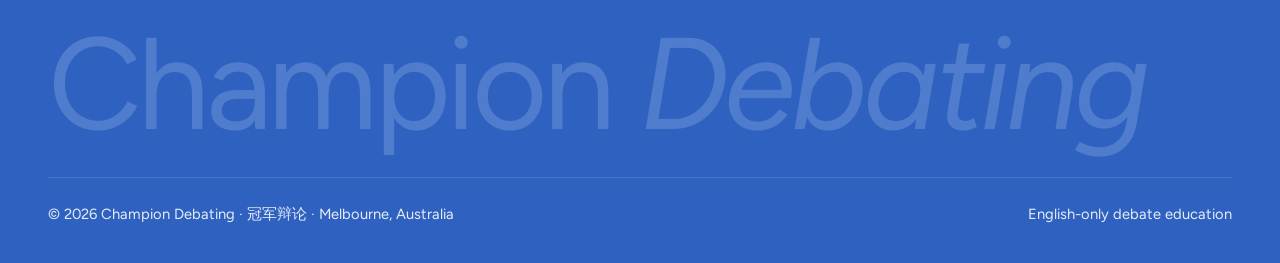
==== commit dda0a35e: "Poster viewer, new WhatsApp QR code and Senior Year 8–10 tag Hovering a workshop poster enlarges it " ====
--- a/index.html
+++ b/index.html
@@ -107,6 +107,7 @@
         <a href="competitions.html">Competitions</a>
         <a href="contact.html">Contact</a>
       </div>
+      <a class="nav__signin" href="https://champion-debating.acadeasy.com.au/app/sign-in">Sign in</a>
       <a class="nav__lang" href="zh/index.html" lang="zh-Hans" hreflang="zh-Hans">中文</a>
       <a class="btn btn--primary btn--sm" href="contact.html#book">Enquire now
         <span class="btn__icon"><svg viewBox="0 0 16 16" fill="none" stroke="currentColor" stroke-width="1.3" stroke-linecap="round" stroke-linejoin="round" aria-hidden="true"><path d="M4 12 12 4M5.5 4H12v6.5"/></svg></span>
@@ -122,6 +123,7 @@
         <a href="contact.html"><span style="--i:4">Contact</span></a>
       </div>
       <div class="menu__foot">
+        <a class="menu__lang" href="https://champion-debating.acadeasy.com.au/app/sign-in">Sign in</a>
         <a class="menu__lang" href="zh/index.html" lang="zh-Hans" hreflang="zh-Hans">中文</a>
         <a class="btn btn--primary" href="contact.html#book">Enquire now
           <span class="btn__icon"><svg viewBox="0 0 16 16" fill="none" stroke="currentColor" stroke-width="1.3" stroke-linecap="round" stroke-linejoin="round" aria-hidden="true"><path d="M4 12 12 4M5.5 4H12v6.5"/></svg></span>
@@ -321,6 +323,18 @@
       </div>
     </section>
 
+    <section class="section section--cream" aria-labelledby="reviews-title">
+      <div class="container">
+        <div class="section-head">
+          <div data-reveal>
+            <span class="eyebrow">Reviews</span>
+            <h2 class="h2" id="reviews-title">What families say.</h2>
+          </div>
+        </div>
+        <acadeasy-reviews border-color="#f94e4e" title="Family reviews"></acadeasy-reviews>
+      </div>
+    </section>
+
     <section class="section section--cream refer-band" aria-labelledby="refer-title">
       <div class="container refer-band__inner" data-reveal>
         <div>
@@ -413,6 +427,7 @@
 
   <script src="scene.js?v=43" defer></script>
   <script src="motions-of-the-week.js?v=1" defer></script>
+  <script src="https://champion-debating.acadeasy.com.au/embed.js" async></script>
   <script src="main.js?v=17" defer></script>
 </body>
 </html>
--- a/styles.css
+++ b/styles.css
@@ -398,7 +398,7 @@
   background: var(--red-bright);
 }
 
-.nav__lang {
+.nav__lang, .nav__signin {
   display: grid; place-items: center;
   min-width: 44px; height: 44px; padding: 0 14px; margin-right: 10px; white-space: nowrap;
   border-left: 1px solid rgba(18, 40, 74, 0.18);
@@ -406,7 +406,8 @@
   text-decoration: underline transparent; text-underline-offset: 5px;
   transition: color 0.5s var(--ease), text-decoration-color 0.5s var(--ease);
 }
-.nav__lang:hover { color: var(--blue); text-decoration-color: currentColor; }
+.nav__lang:hover, .nav__signin:hover { color: var(--blue); text-decoration-color: currentColor; }
+.nav__signin { margin-right: 0; }
 .menu__lang { display: inline-block; margin-right: 18px; padding: 10px 0; font-size: 1.1rem; font-weight: 600; color: var(--sky-soft); }
 
 .nav__toggle {
@@ -1137,6 +1138,7 @@
   .nav__links, .nav .btn { display: none; }
   .nav__toggle { display: block; }
   .nav__lang { margin-left: auto; border-left: 0; }
+  .nav__signin { display: none; }
 }
 
 @media (max-width: 767px) {
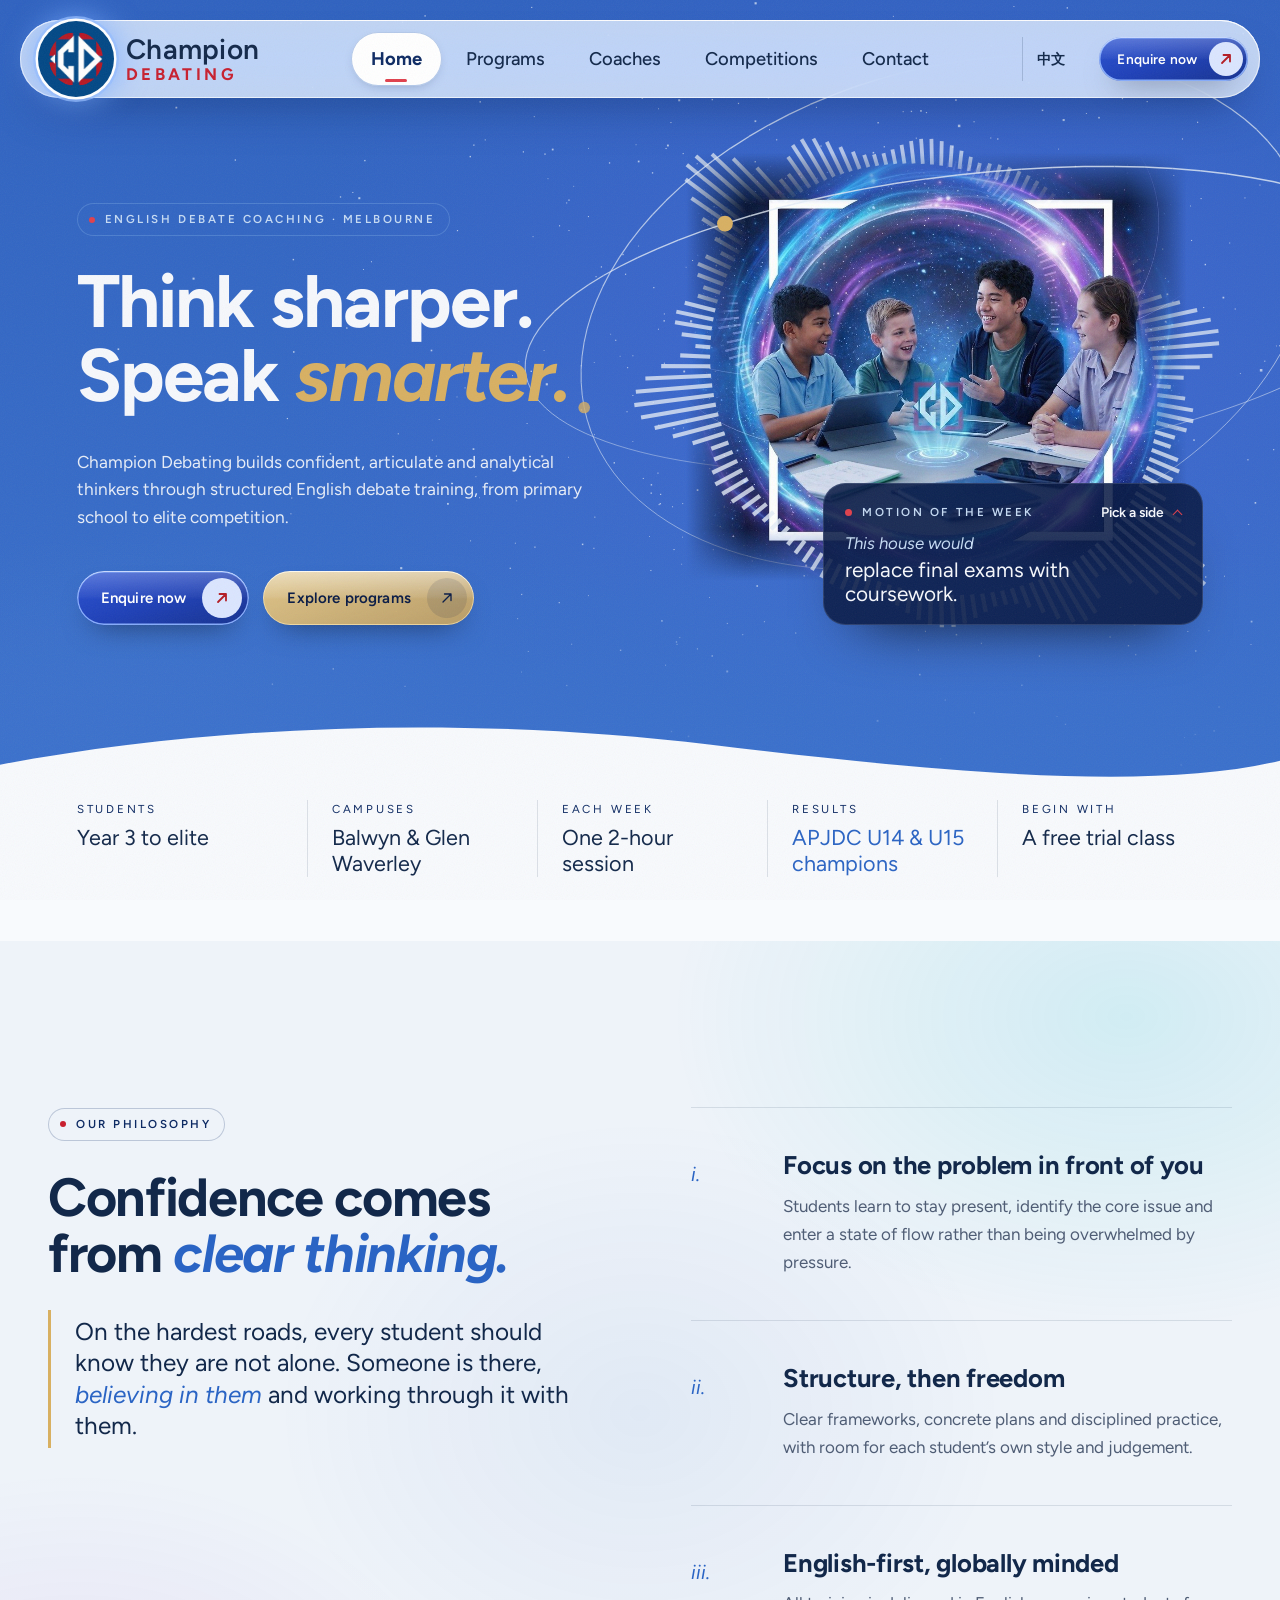
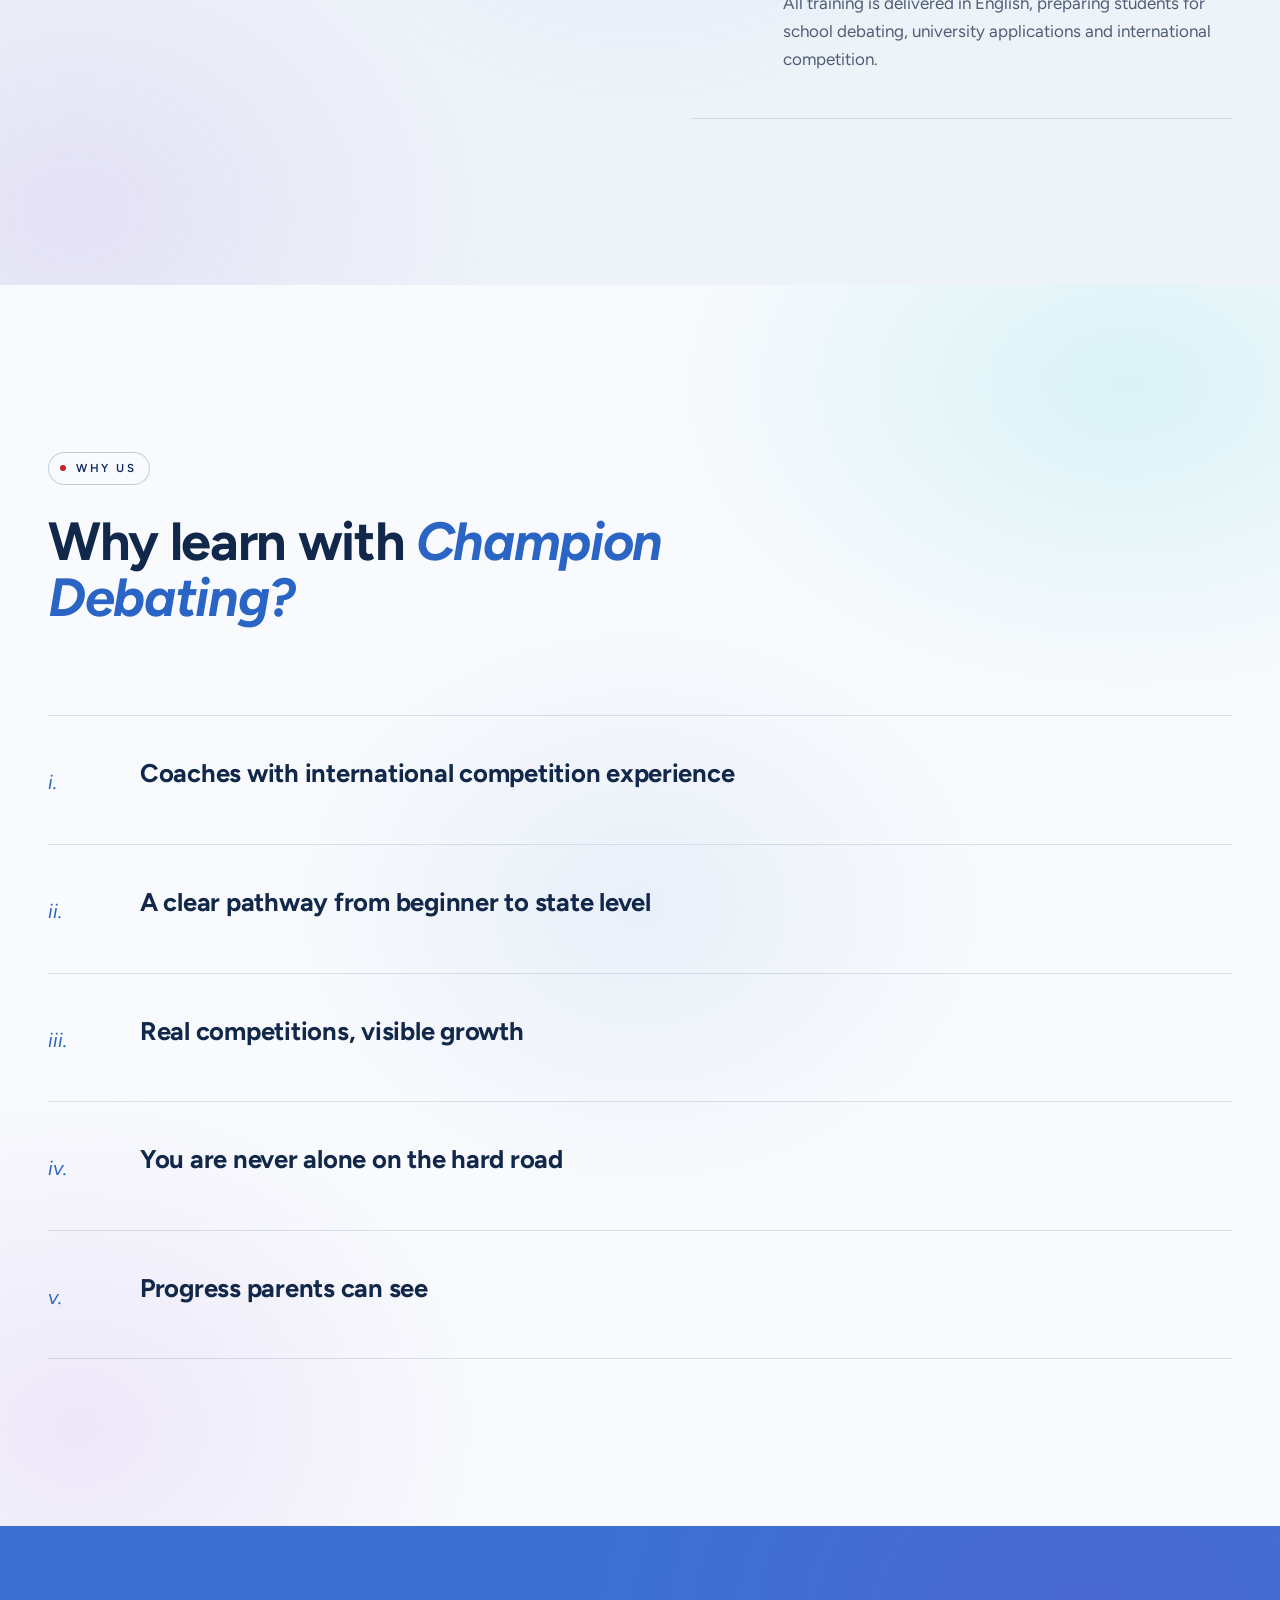
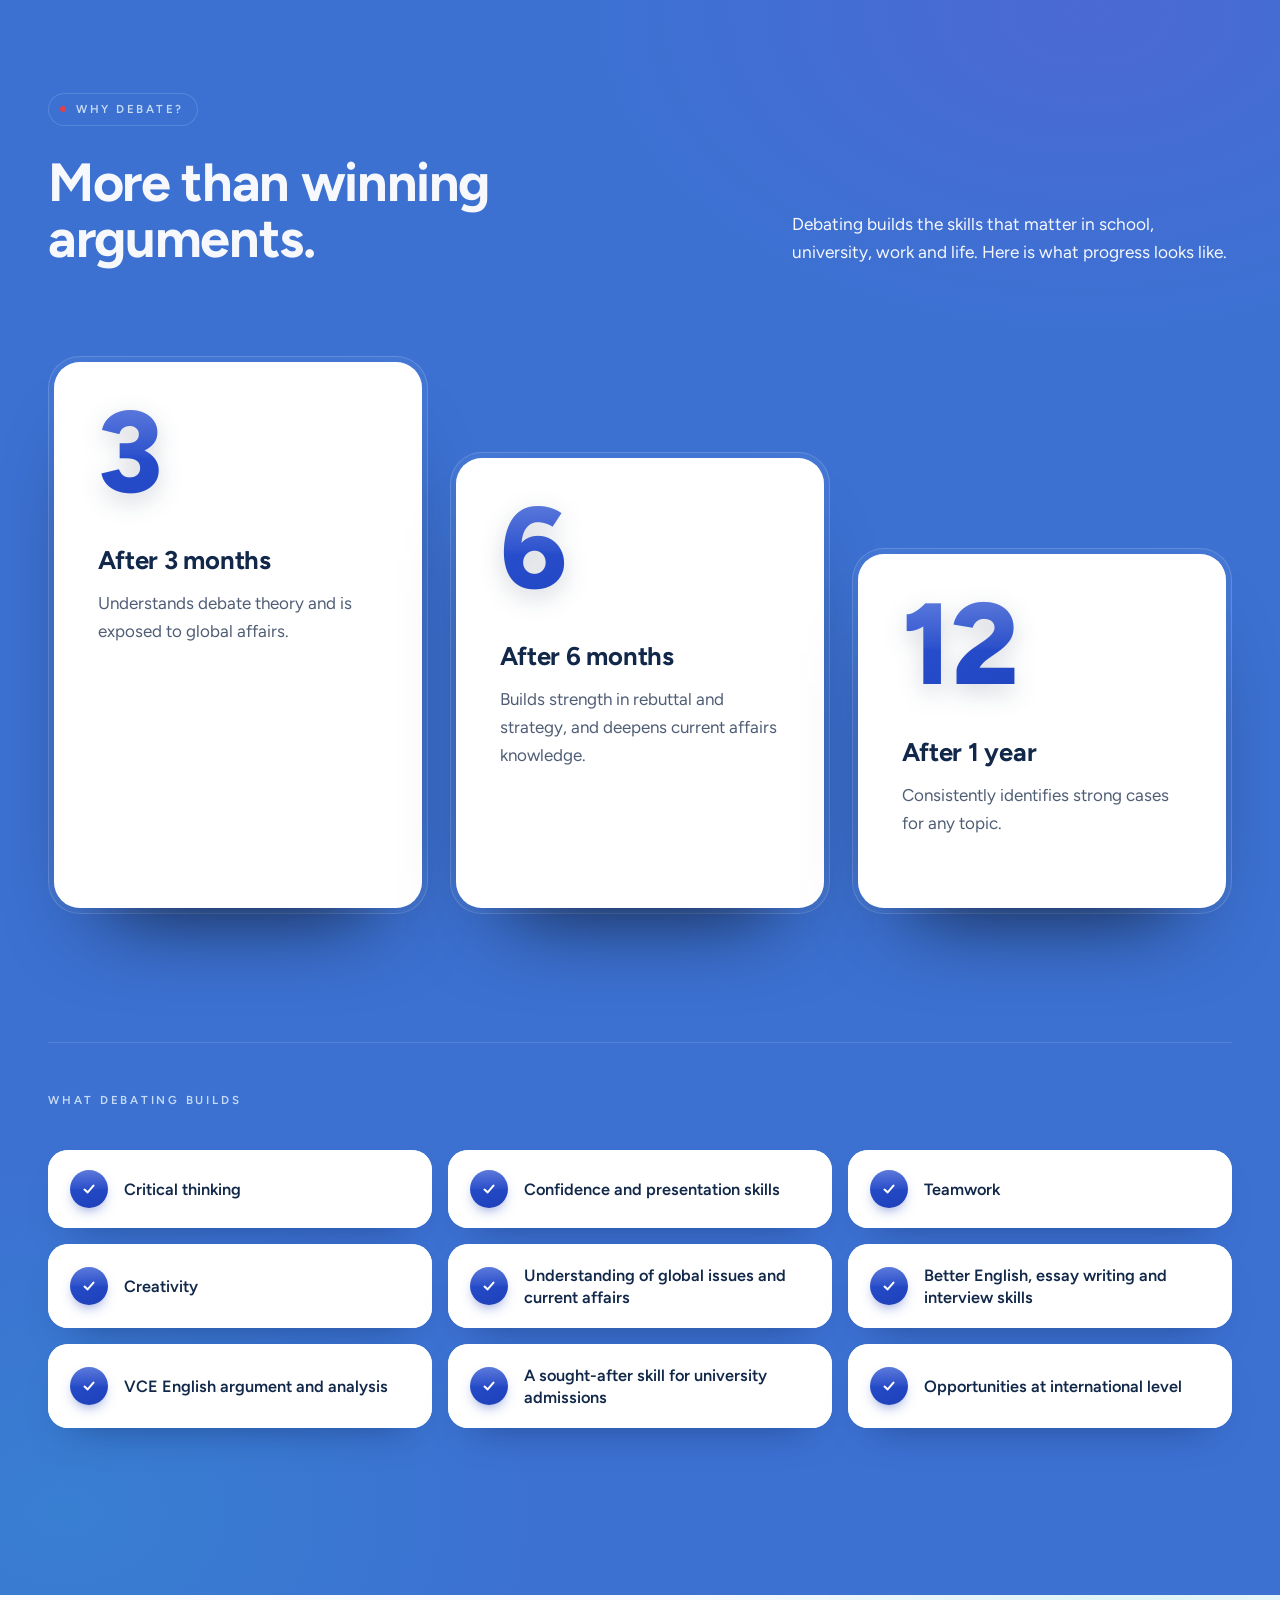
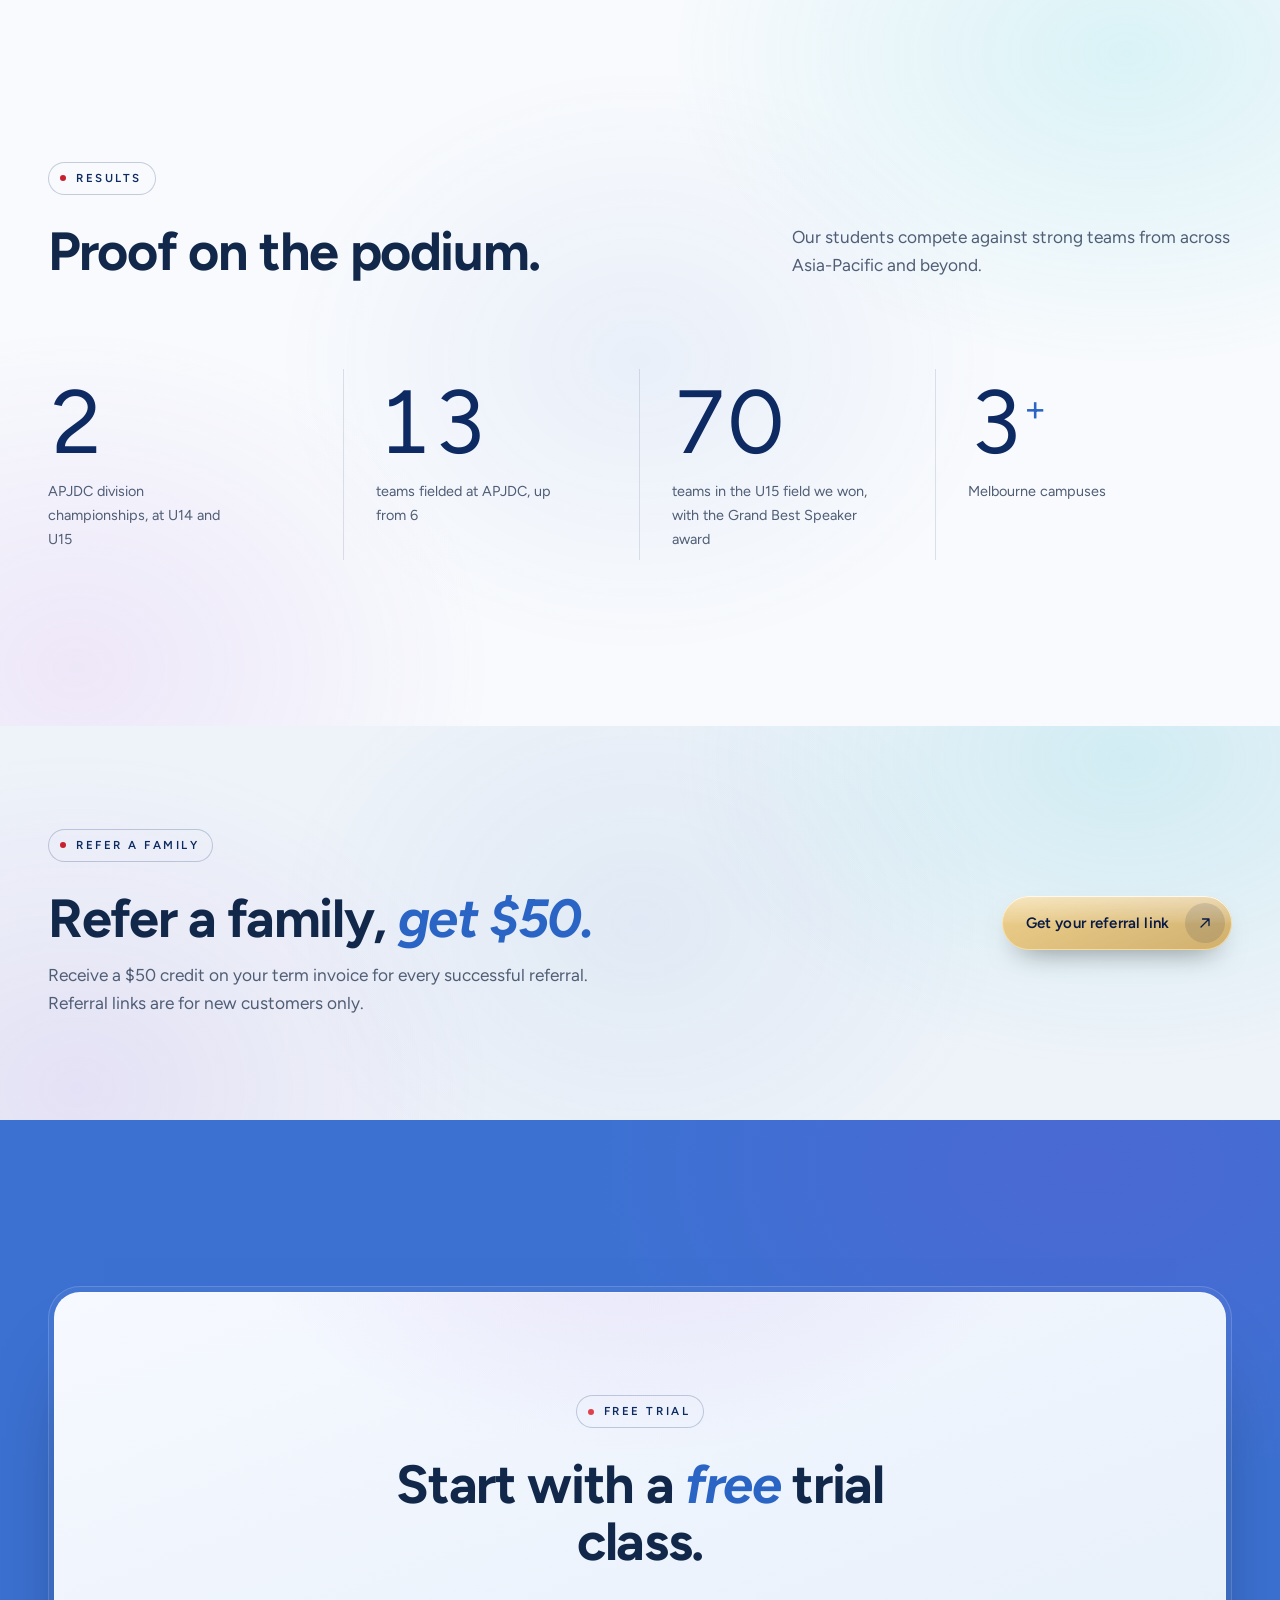
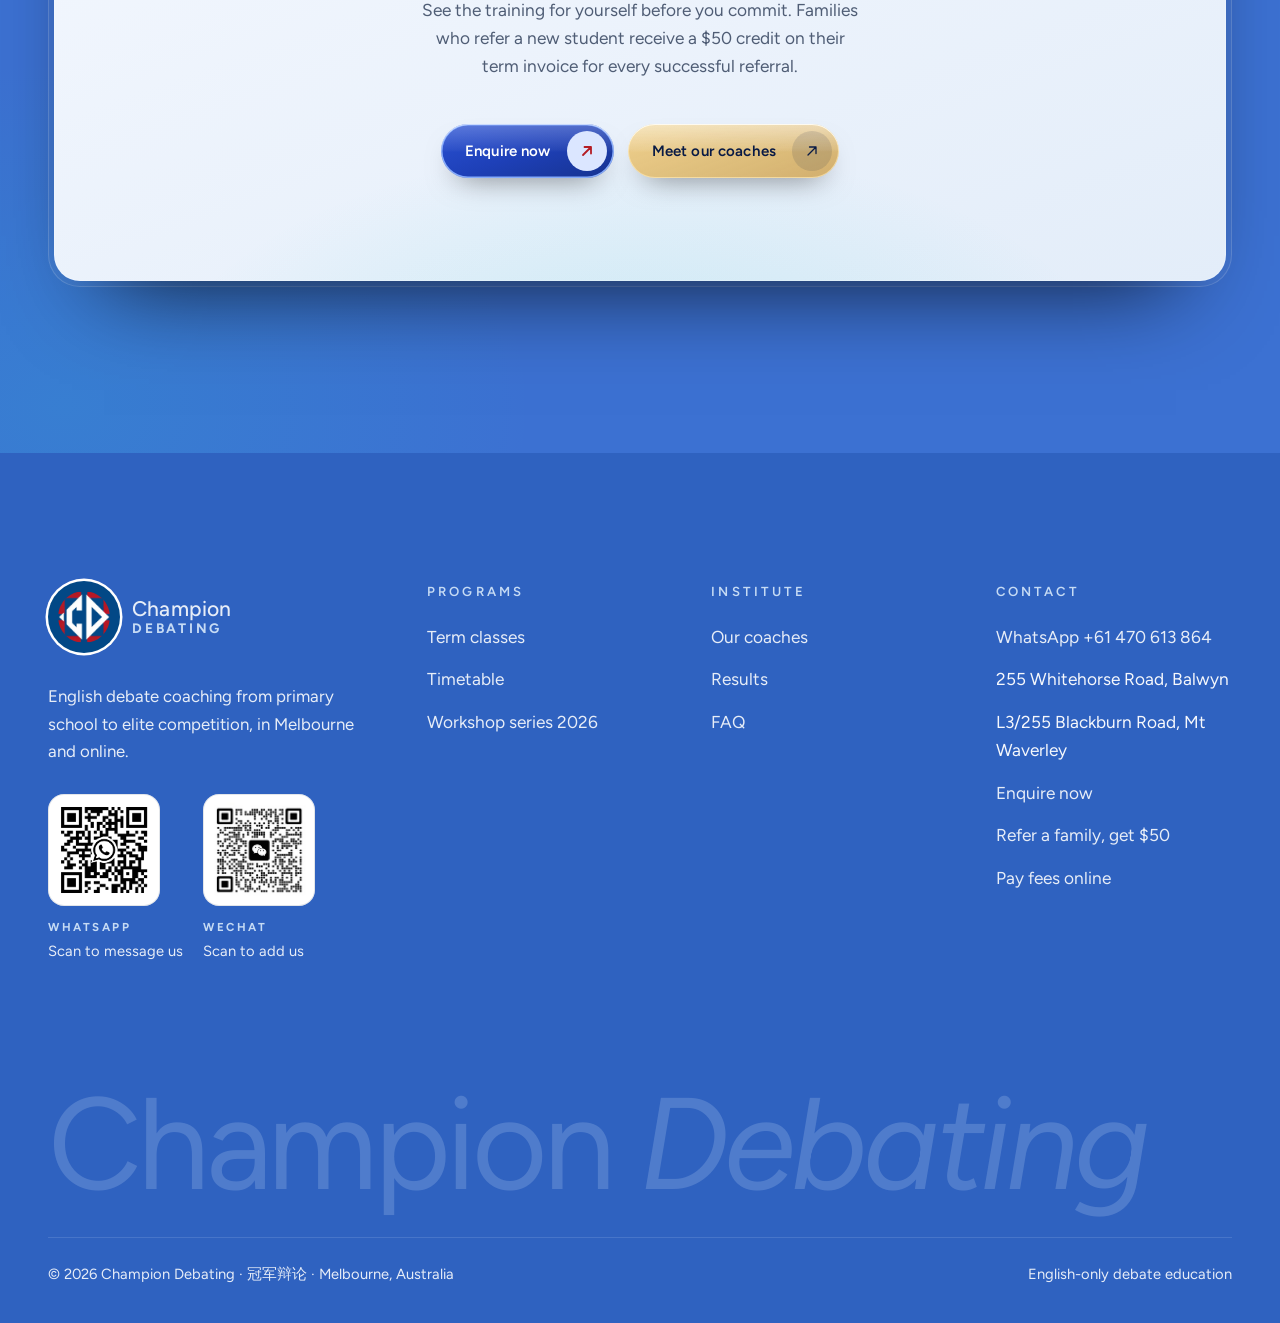
==== commit ad47911f: "Colour DEBATING in the header logo red, as in the AcadEasy logo Co-Authored-By: Claude Opus 5.5 <nor" ====
--- a/index.html
+++ b/index.html
@@ -35,7 +35,7 @@
   <link href="https://fonts.googleapis.com/css2?family=Figtree:ital,wght@0,400..800;1,400..800&display=swap" rel="stylesheet">
   <link rel="icon" type="image/png" href="favicon.png">
   <link rel="apple-touch-icon" href="apple-touch-icon.png">
-  <link rel="stylesheet" href="styles.css?v=96">
+  <link rel="stylesheet" href="styles.css?v=97">
   <script type="application/ld+json">
   {
     "@context": "https://schema.org",
@@ -107,7 +107,6 @@
         <a href="competitions.html">Competitions</a>
         <a href="contact.html">Contact</a>
       </div>
-      <a class="nav__signin" href="https://champion-debating.acadeasy.com.au/app/sign-in">Sign in</a>
       <a class="nav__lang" href="zh/index.html" lang="zh-Hans" hreflang="zh-Hans">中文</a>
       <a class="btn btn--primary btn--sm" href="contact.html#book">Enquire now
         <span class="btn__icon"><svg viewBox="0 0 16 16" fill="none" stroke="currentColor" stroke-width="1.3" stroke-linecap="round" stroke-linejoin="round" aria-hidden="true"><path d="M4 12 12 4M5.5 4H12v6.5"/></svg></span>
@@ -123,7 +122,6 @@
         <a href="contact.html"><span style="--i:4">Contact</span></a>
       </div>
       <div class="menu__foot">
-        <a class="menu__lang" href="https://champion-debating.acadeasy.com.au/app/sign-in">Sign in</a>
         <a class="menu__lang" href="zh/index.html" lang="zh-Hans" hreflang="zh-Hans">中文</a>
         <a class="btn btn--primary" href="contact.html#book">Enquire now
           <span class="btn__icon"><svg viewBox="0 0 16 16" fill="none" stroke="currentColor" stroke-width="1.3" stroke-linecap="round" stroke-linejoin="round" aria-hidden="true"><path d="M4 12 12 4M5.5 4H12v6.5"/></svg></span>
@@ -323,18 +321,6 @@
       </div>
     </section>
 
-    <section class="section section--cream" aria-labelledby="reviews-title">
-      <div class="container">
-        <div class="section-head">
-          <div data-reveal>
-            <span class="eyebrow">Reviews</span>
-            <h2 class="h2" id="reviews-title">What families say.</h2>
-          </div>
-        </div>
-        <acadeasy-reviews border-color="#f94e4e" title="Family reviews"></acadeasy-reviews>
-      </div>
-    </section>
-
     <section class="section section--cream refer-band" aria-labelledby="refer-title">
       <div class="container refer-band__inner" data-reveal>
         <div>
@@ -427,7 +413,6 @@
 
   <script src="scene.js?v=43" defer></script>
   <script src="motions-of-the-week.js?v=1" defer></script>
-  <script src="https://champion-debating.acadeasy.com.au/embed.js" async></script>
   <script src="main.js?v=17" defer></script>
 </body>
 </html>
--- a/styles.css
+++ b/styles.css
@@ -4,6 +4,7 @@
   --ink: #081a45;
   --ink-2: #0c2257;
   --blue: #0d2a63;
+  --debating-red: #c8202f;
   --blue-bright: #2a64c4;
   --royal: #2f62e8;
   --gold: #d8b062;
@@ -374,7 +375,7 @@
 .brand__word span { font-size: 0.86rem; font-weight: 700; letter-spacing: 0.2em; text-transform: uppercase; color: var(--sky-soft); margin-top: 3px; }
 
 .nav .brand__word b { font-size: 1.75rem; font-weight: 600; }
-.nav .brand__word span { font-size: 1.05rem; color: var(--blue); }
+.nav .brand__word span { font-size: 1.05rem; color: var(--debating-red); }
 .nav__links { display: flex; gap: 4px; margin: 0 auto; }
 .nav__links a {
   padding: 12px 20px;
@@ -398,7 +399,7 @@
   background: var(--red-bright);
 }
 
-.nav__lang, .nav__signin {
+.nav__lang {
   display: grid; place-items: center;
   min-width: 44px; height: 44px; padding: 0 14px; margin-right: 10px; white-space: nowrap;
   border-left: 1px solid rgba(18, 40, 74, 0.18);
@@ -406,8 +407,7 @@
   text-decoration: underline transparent; text-underline-offset: 5px;
   transition: color 0.5s var(--ease), text-decoration-color 0.5s var(--ease);
 }
-.nav__lang:hover, .nav__signin:hover { color: var(--blue); text-decoration-color: currentColor; }
-.nav__signin { margin-right: 0; }
+.nav__lang:hover { color: var(--blue); text-decoration-color: currentColor; }
 .menu__lang { display: inline-block; margin-right: 18px; padding: 10px 0; font-size: 1.1rem; font-weight: 600; color: var(--sky-soft); }
 
 .nav__toggle {
@@ -1138,7 +1138,6 @@
   .nav__links, .nav .btn { display: none; }
   .nav__toggle { display: block; }
   .nav__lang { margin-left: auto; border-left: 0; }
-  .nav__signin { display: none; }
 }
 
 @media (max-width: 767px) {
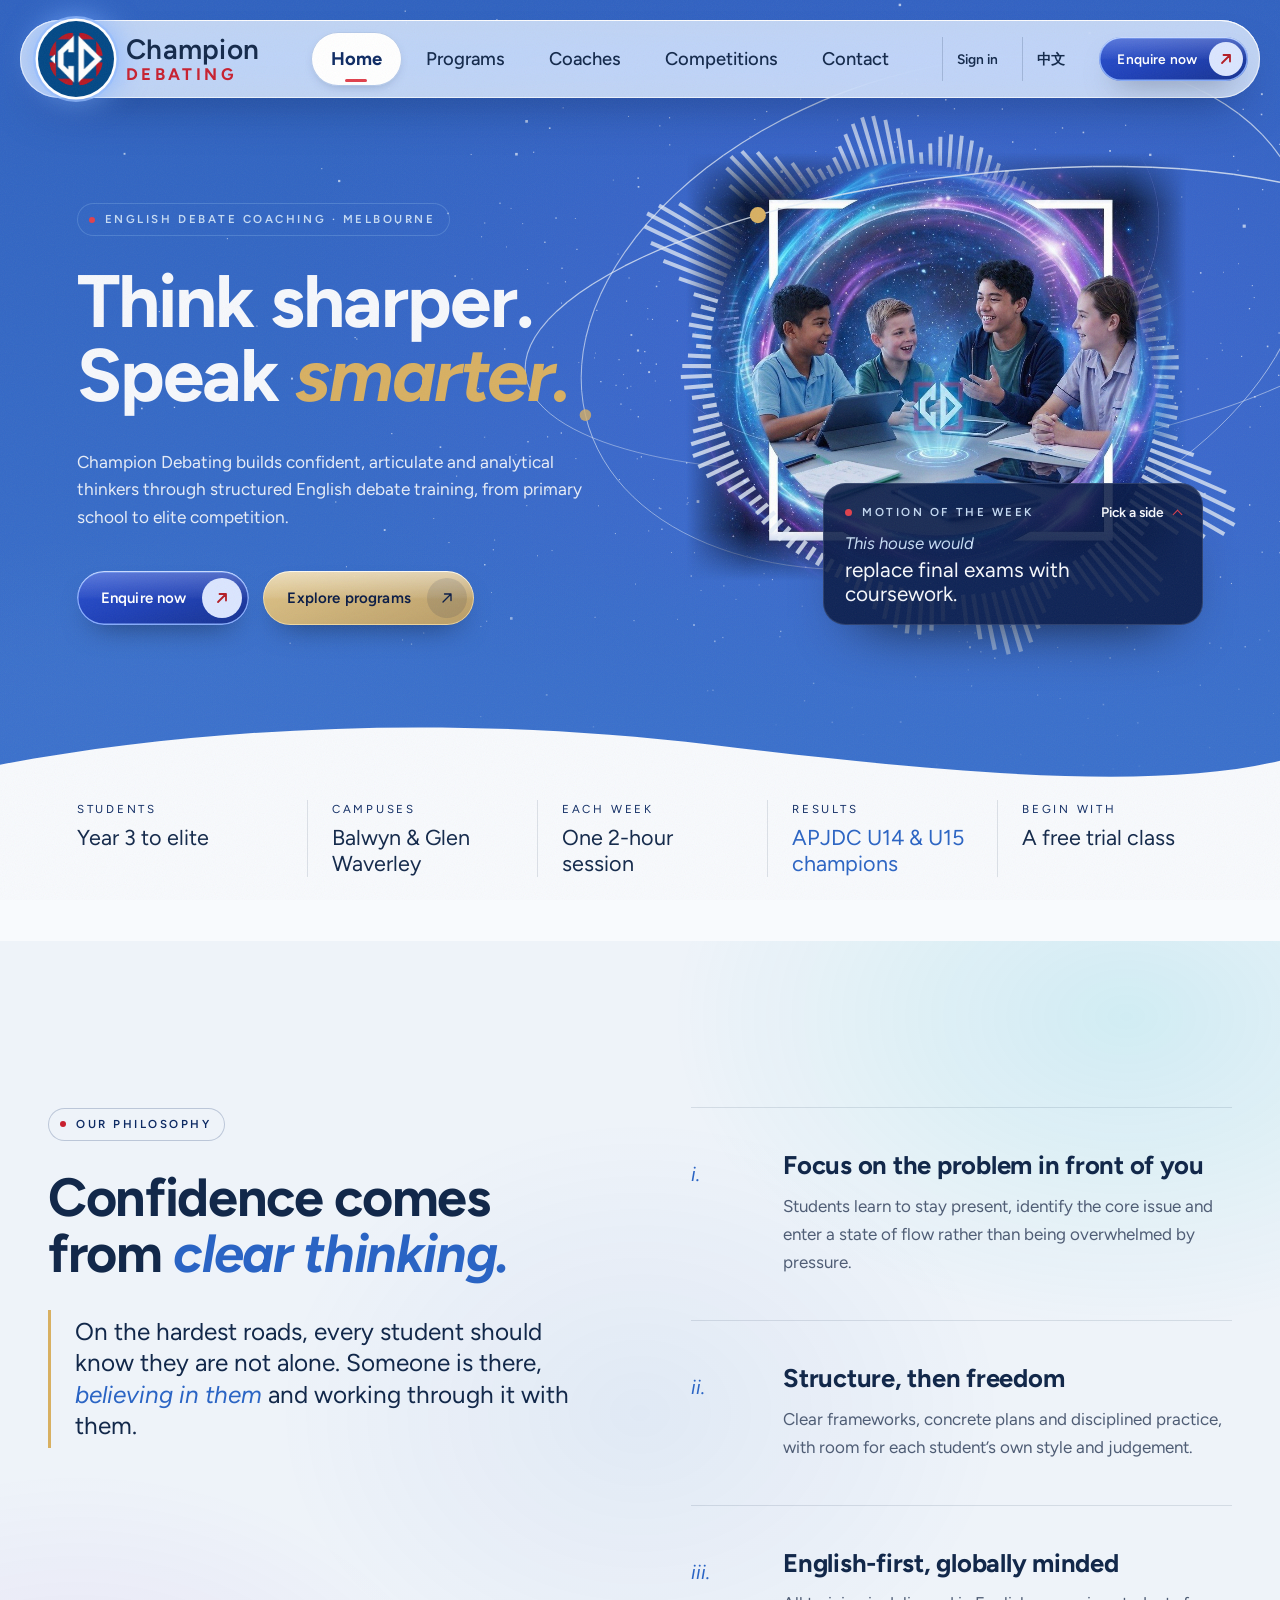
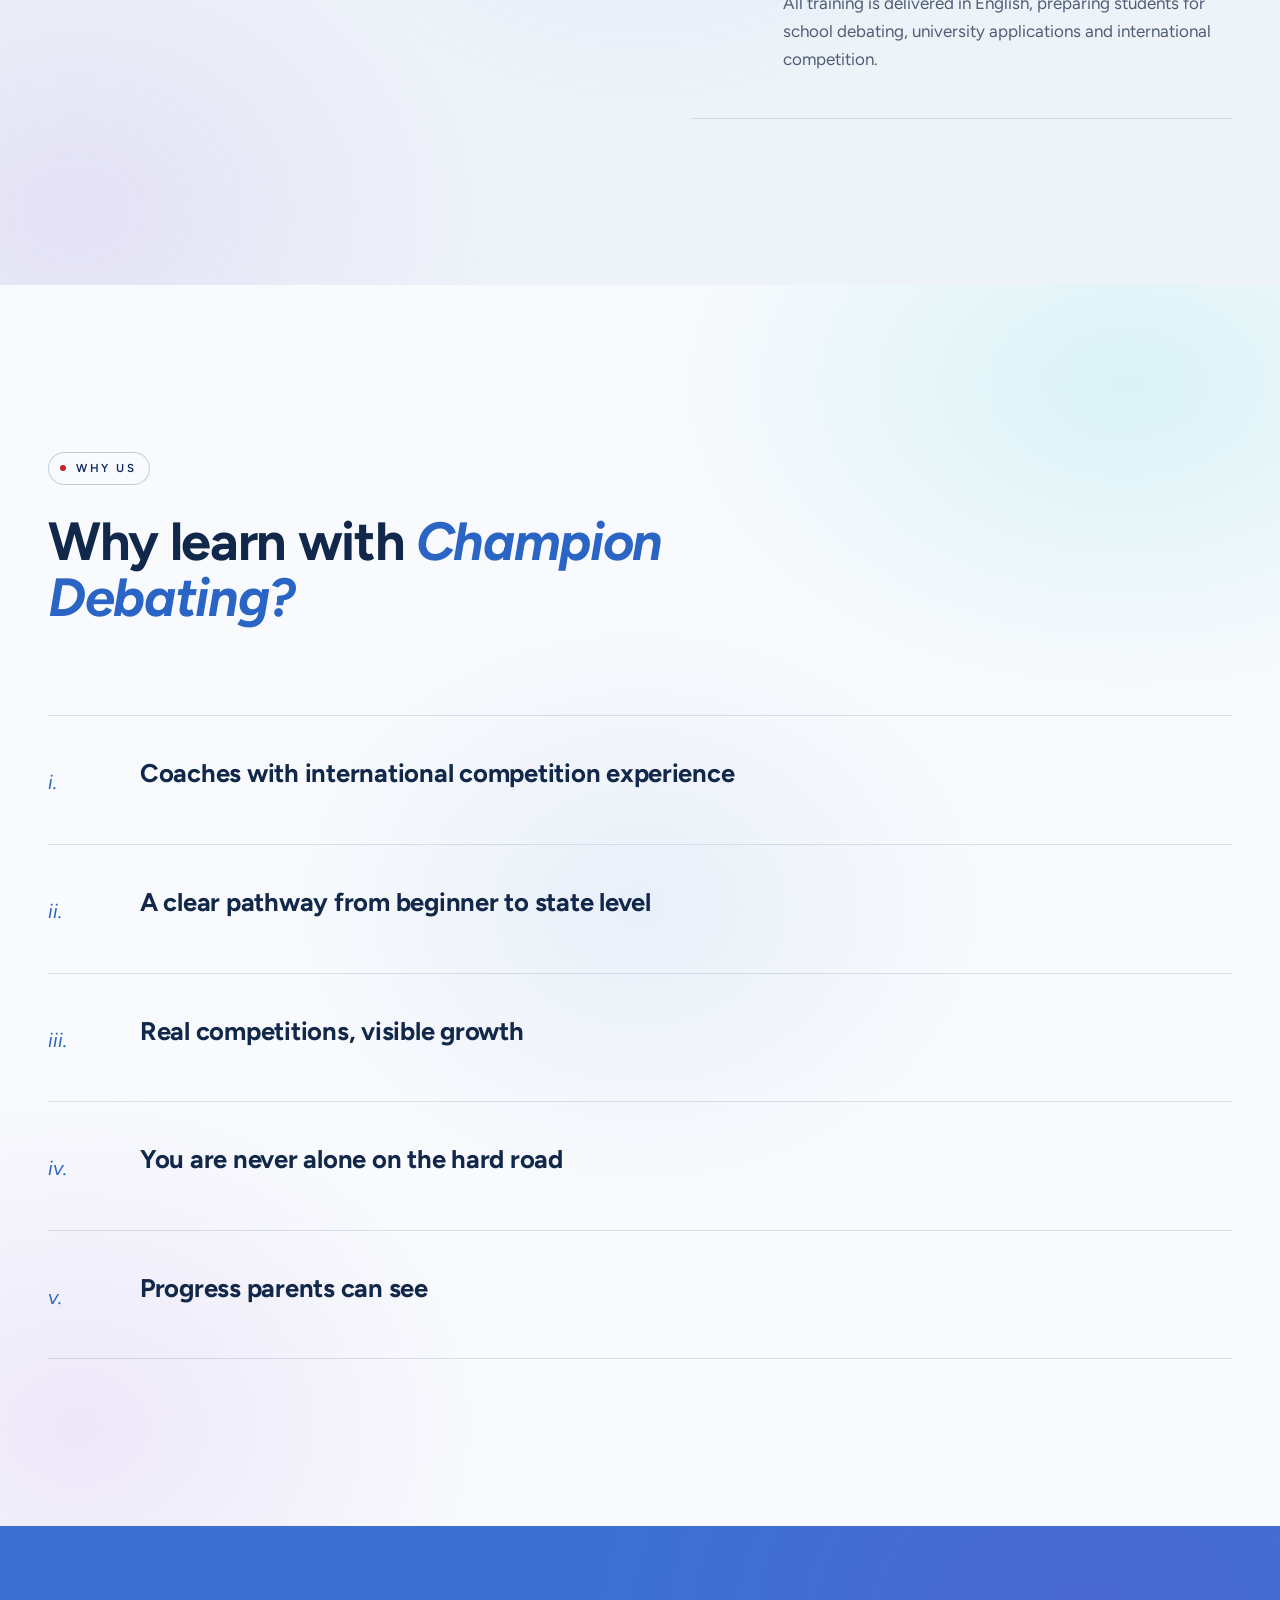
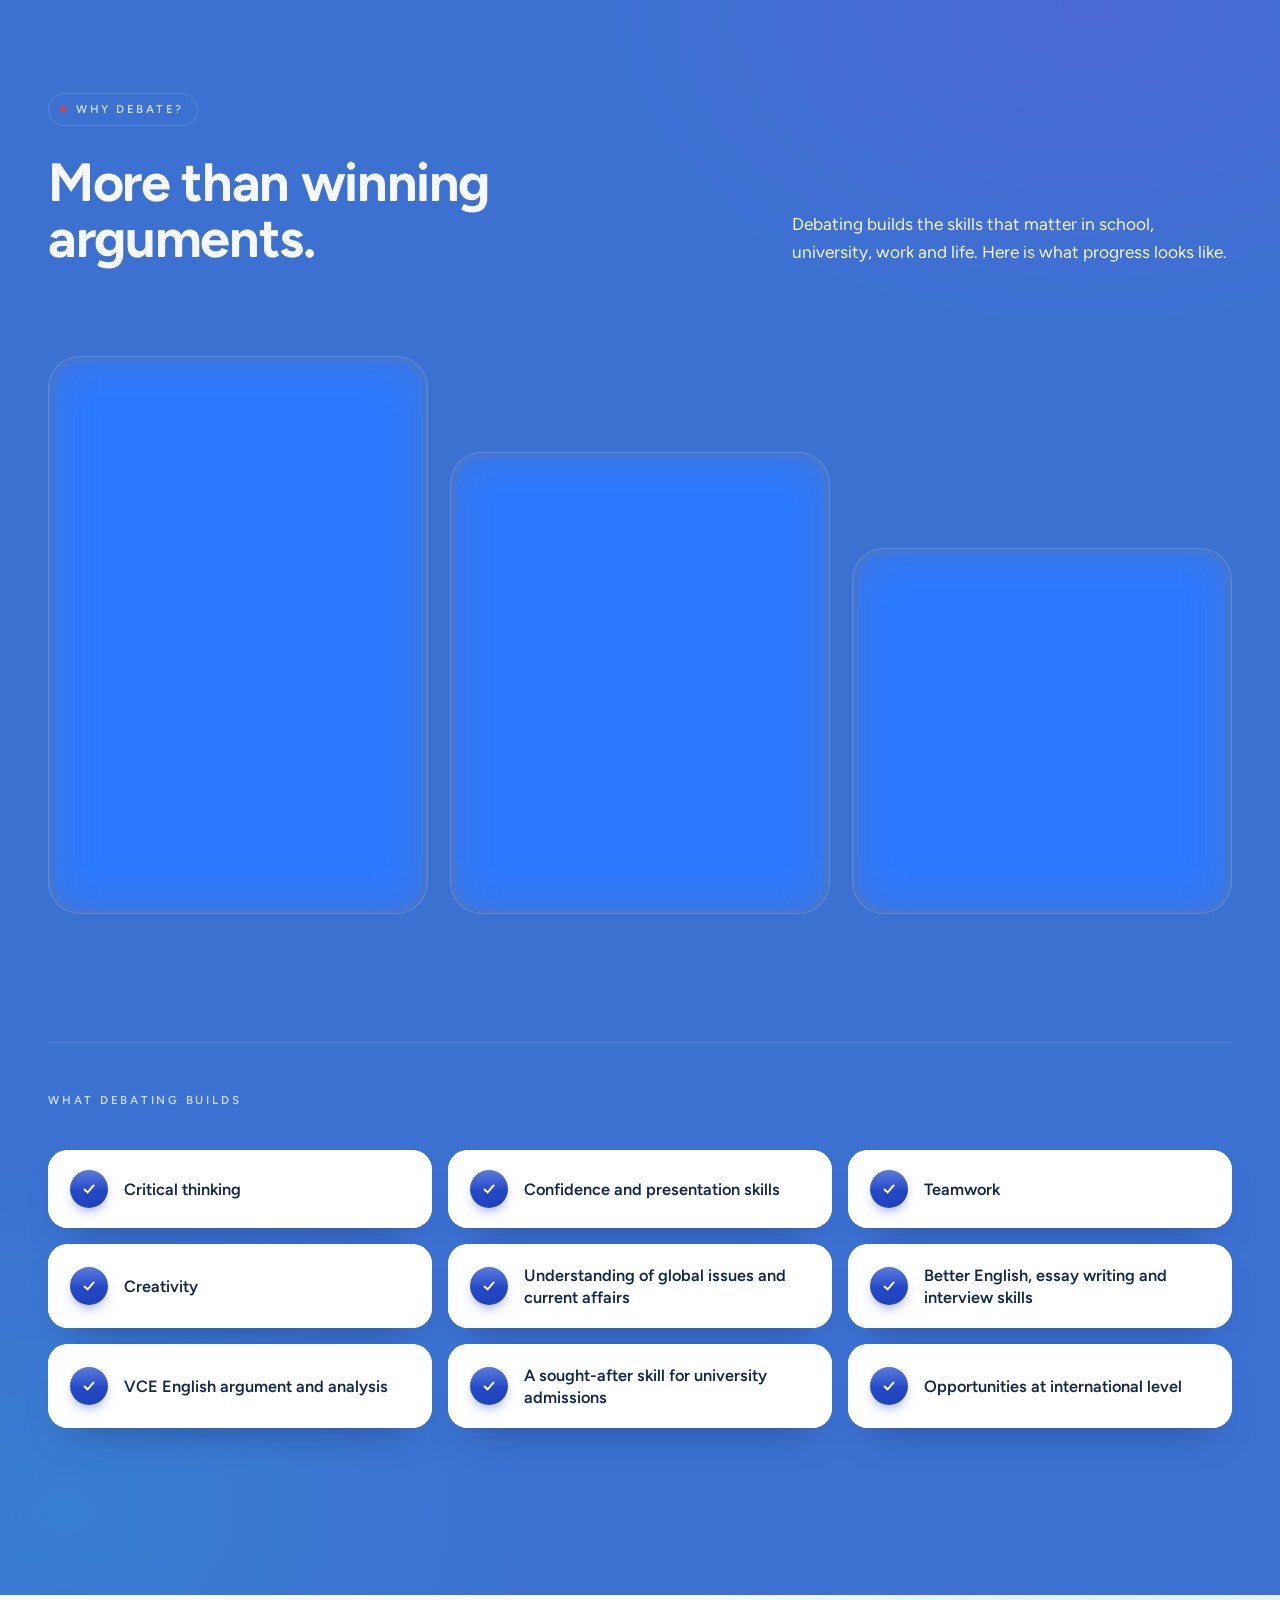
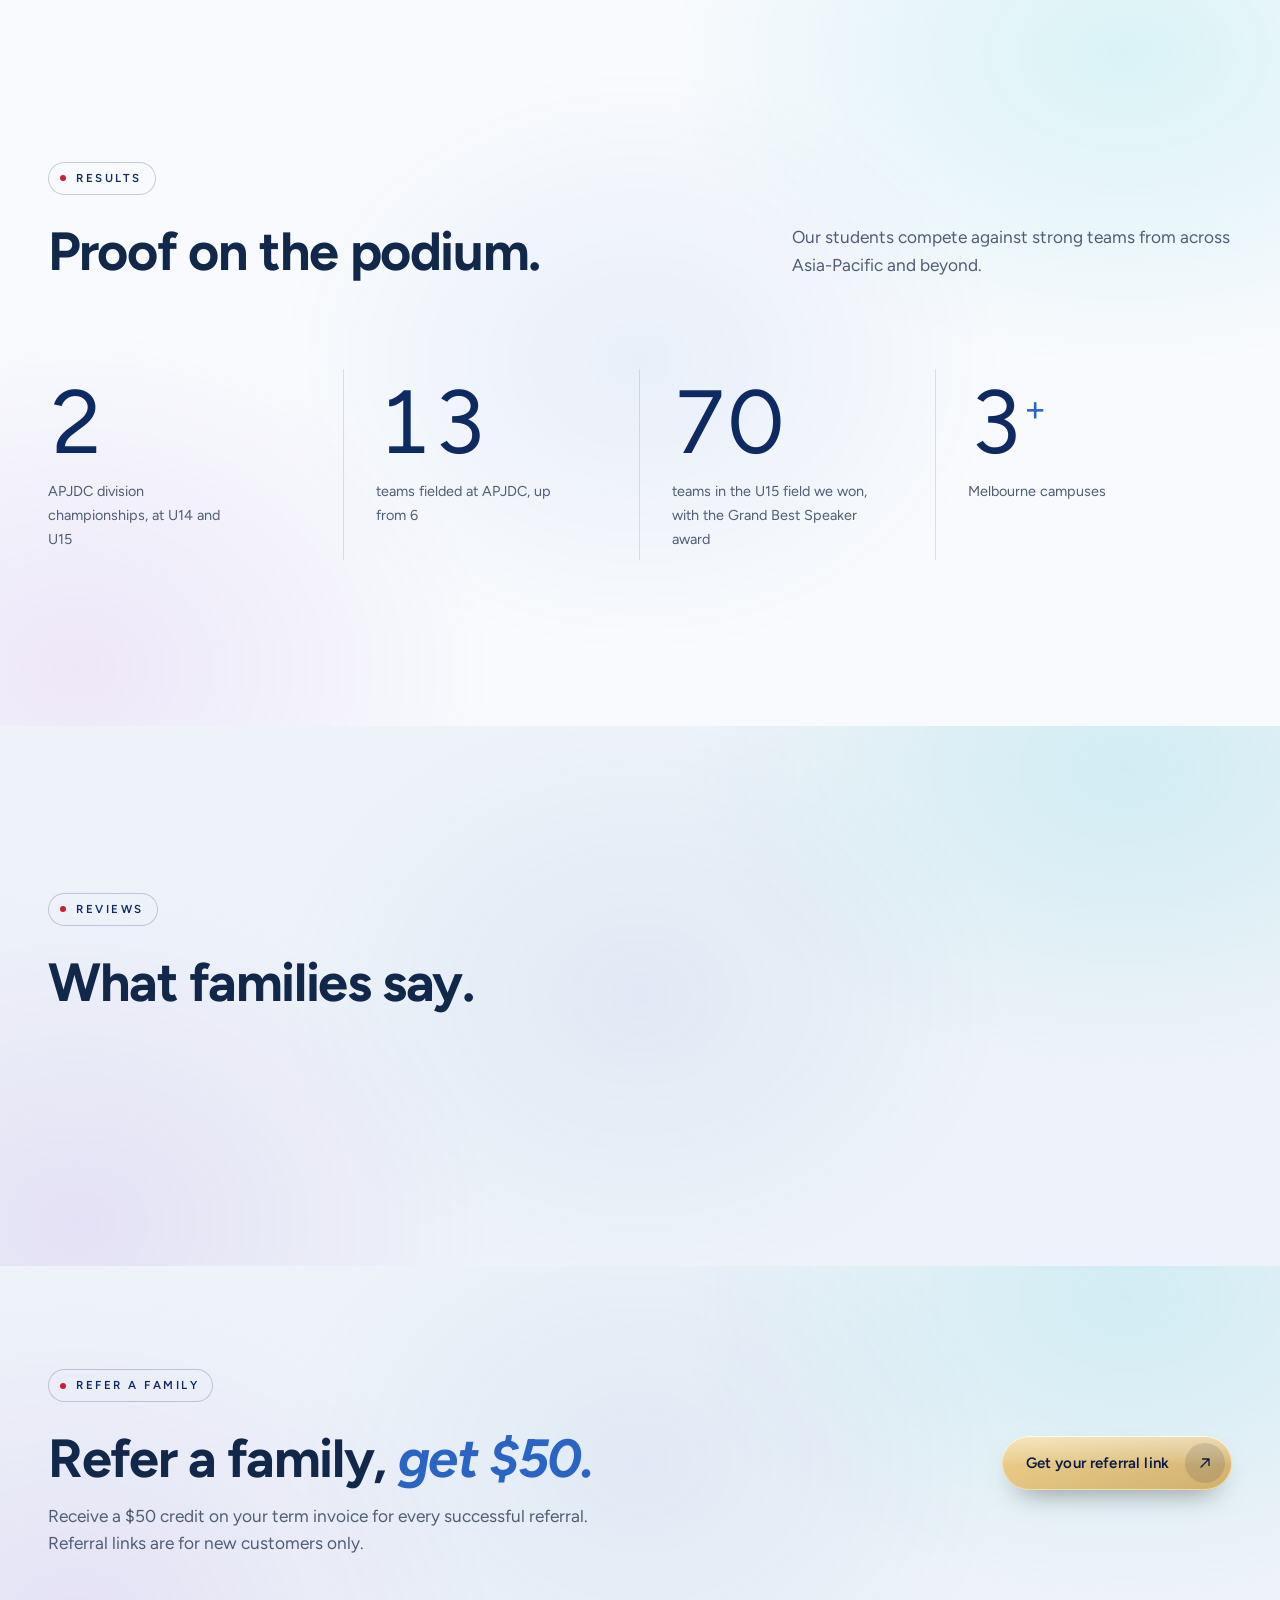
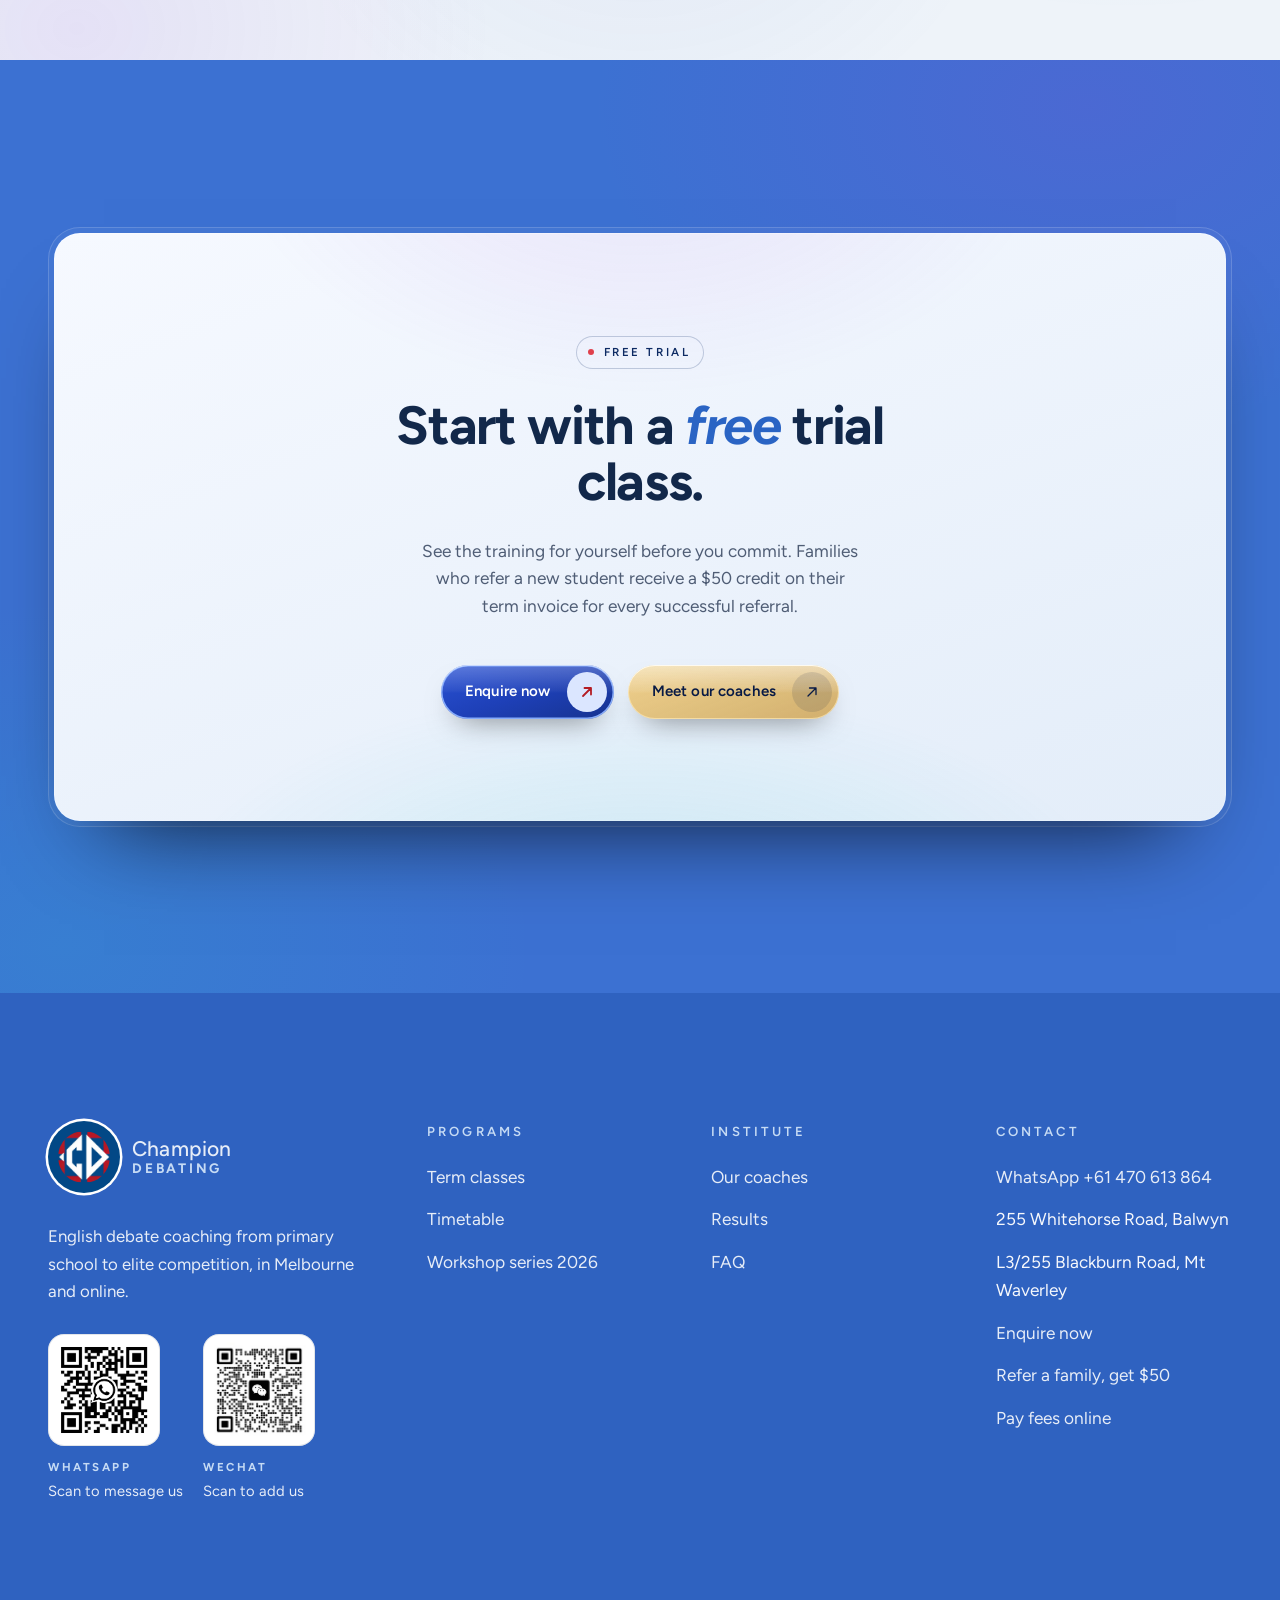
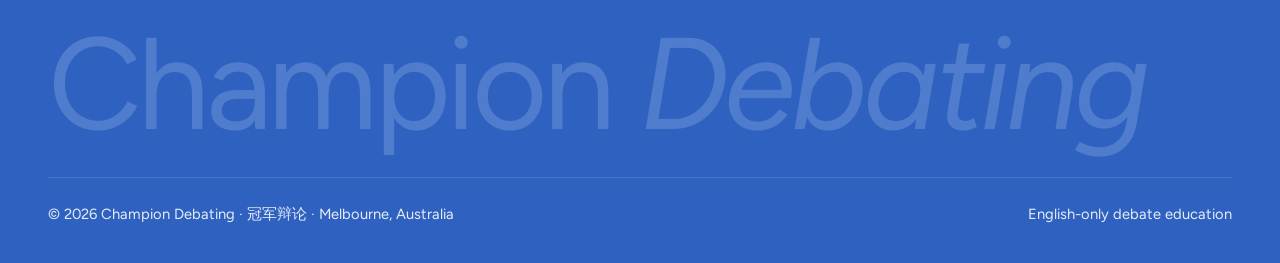
==== commit 52076503: "Colour DEBATING in the header logo red, as in the AcadEasy logo Co-Authored-By: Claude Opus 5.5 <nor" ====
--- a/index.html
+++ b/index.html
@@ -107,6 +107,7 @@
         <a href="competitions.html">Competitions</a>
         <a href="contact.html">Contact</a>
       </div>
+      <a class="nav__signin" href="https://champion-debating.acadeasy.com.au/app/sign-in">Sign in</a>
       <a class="nav__lang" href="zh/index.html" lang="zh-Hans" hreflang="zh-Hans">中文</a>
       <a class="btn btn--primary btn--sm" href="contact.html#book">Enquire now
         <span class="btn__icon"><svg viewBox="0 0 16 16" fill="none" stroke="currentColor" stroke-width="1.3" stroke-linecap="round" stroke-linejoin="round" aria-hidden="true"><path d="M4 12 12 4M5.5 4H12v6.5"/></svg></span>
@@ -122,6 +123,7 @@
         <a href="contact.html"><span style="--i:4">Contact</span></a>
       </div>
       <div class="menu__foot">
+        <a class="menu__lang" href="https://champion-debating.acadeasy.com.au/app/sign-in">Sign in</a>
         <a class="menu__lang" href="zh/index.html" lang="zh-Hans" hreflang="zh-Hans">中文</a>
         <a class="btn btn--primary" href="contact.html#book">Enquire now
           <span class="btn__icon"><svg viewBox="0 0 16 16" fill="none" stroke="currentColor" stroke-width="1.3" stroke-linecap="round" stroke-linejoin="round" aria-hidden="true"><path d="M4 12 12 4M5.5 4H12v6.5"/></svg></span>
@@ -321,6 +323,18 @@
       </div>
     </section>
 
+    <section class="section section--cream" aria-labelledby="reviews-title">
+      <div class="container">
+        <div class="section-head">
+          <div data-reveal>
+            <span class="eyebrow">Reviews</span>
+            <h2 class="h2" id="reviews-title">What families say.</h2>
+          </div>
+        </div>
+        <acadeasy-reviews border-color="#f94e4e" title="Family reviews"></acadeasy-reviews>
+      </div>
+    </section>
+
     <section class="section section--cream refer-band" aria-labelledby="refer-title">
       <div class="container refer-band__inner" data-reveal>
         <div>
@@ -413,6 +427,7 @@
 
   <script src="scene.js?v=43" defer></script>
   <script src="motions-of-the-week.js?v=1" defer></script>
+  <script src="https://champion-debating.acadeasy.com.au/embed.js" async></script>
   <script src="main.js?v=17" defer></script>
 </body>
 </html>
--- a/styles.css
+++ b/styles.css
@@ -399,7 +399,7 @@
   background: var(--red-bright);
 }
 
-.nav__lang {
+.nav__lang, .nav__signin {
   display: grid; place-items: center;
   min-width: 44px; height: 44px; padding: 0 14px; margin-right: 10px; white-space: nowrap;
   border-left: 1px solid rgba(18, 40, 74, 0.18);
@@ -407,7 +407,8 @@
   text-decoration: underline transparent; text-underline-offset: 5px;
   transition: color 0.5s var(--ease), text-decoration-color 0.5s var(--ease);
 }
-.nav__lang:hover { color: var(--blue); text-decoration-color: currentColor; }
+.nav__lang:hover, .nav__signin:hover { color: var(--blue); text-decoration-color: currentColor; }
+.nav__signin { margin-right: 0; }
 .menu__lang { display: inline-block; margin-right: 18px; padding: 10px 0; font-size: 1.1rem; font-weight: 600; color: var(--sky-soft); }
 
 .nav__toggle {
@@ -1138,6 +1139,7 @@
   .nav__links, .nav .btn { display: none; }
   .nav__toggle { display: block; }
   .nav__lang { margin-left: auto; border-left: 0; }
+  .nav__signin { display: none; }
 }
 
 @media (max-width: 767px) {
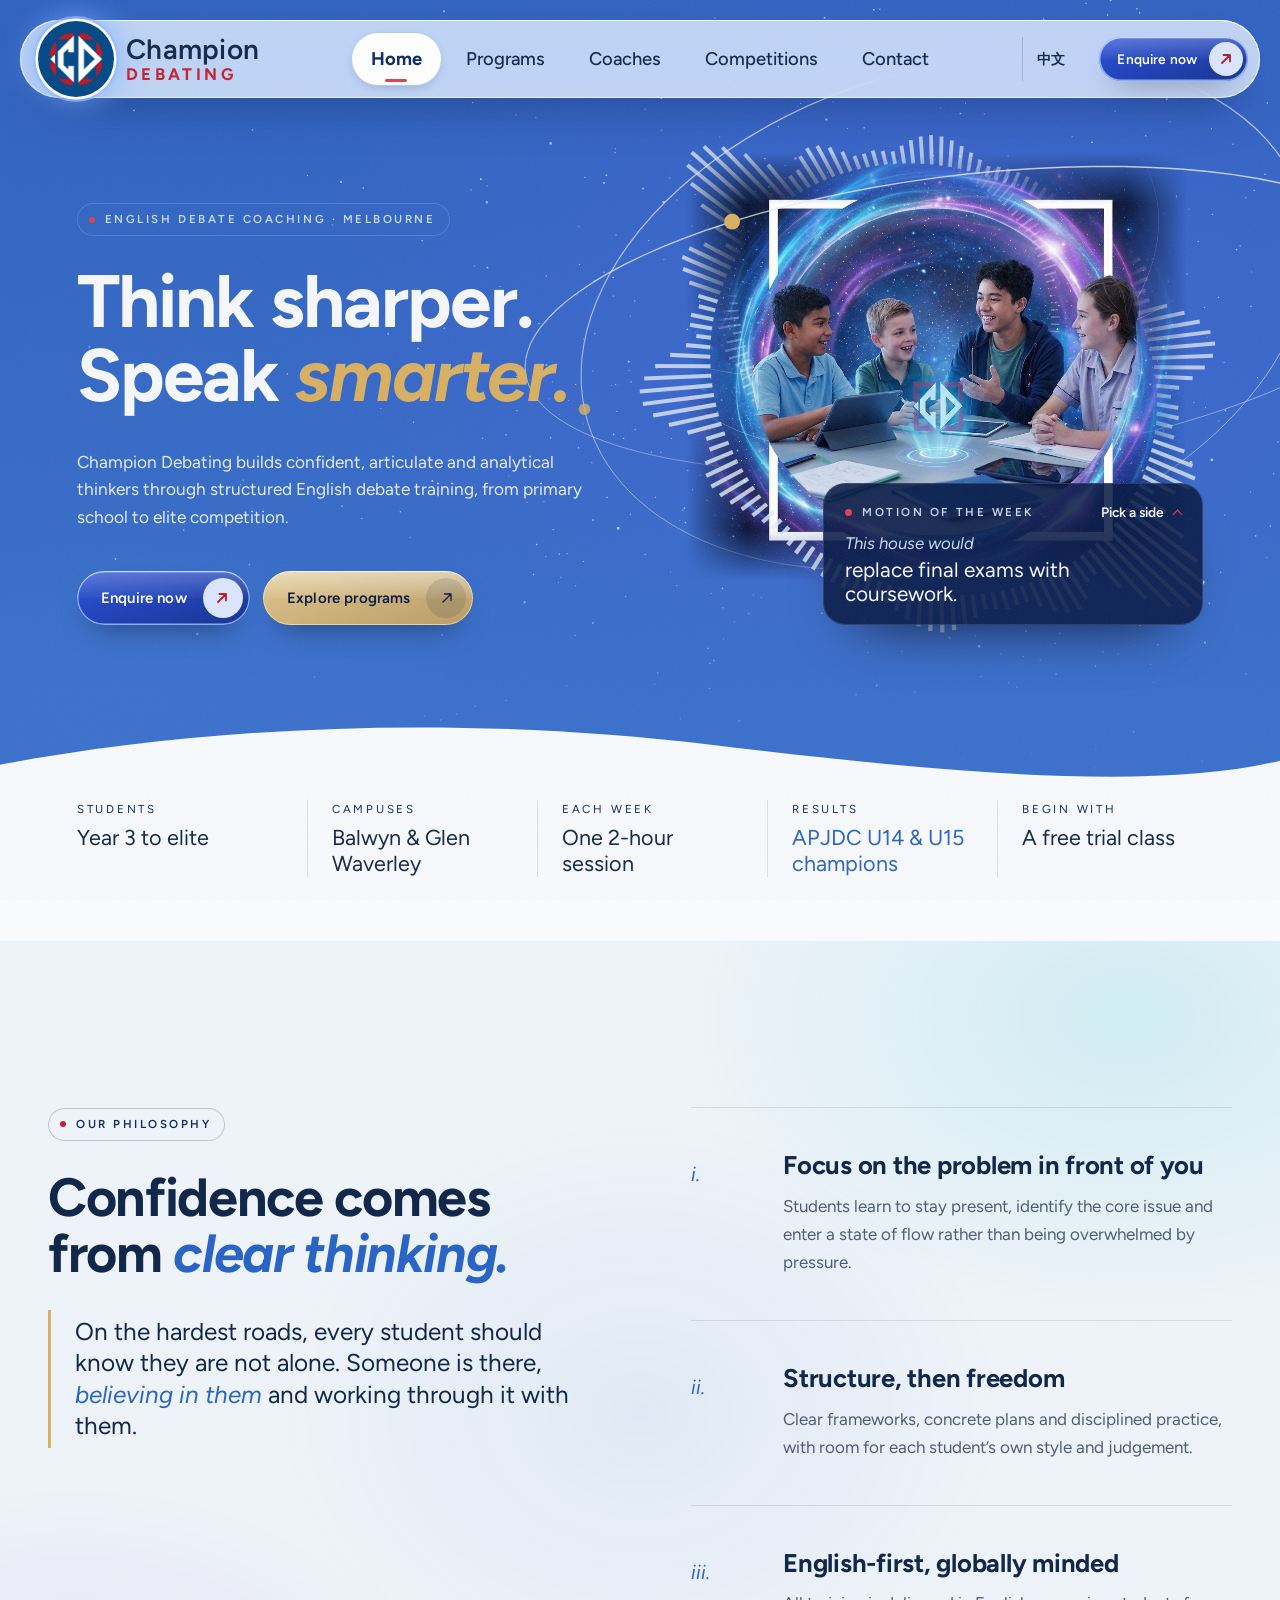
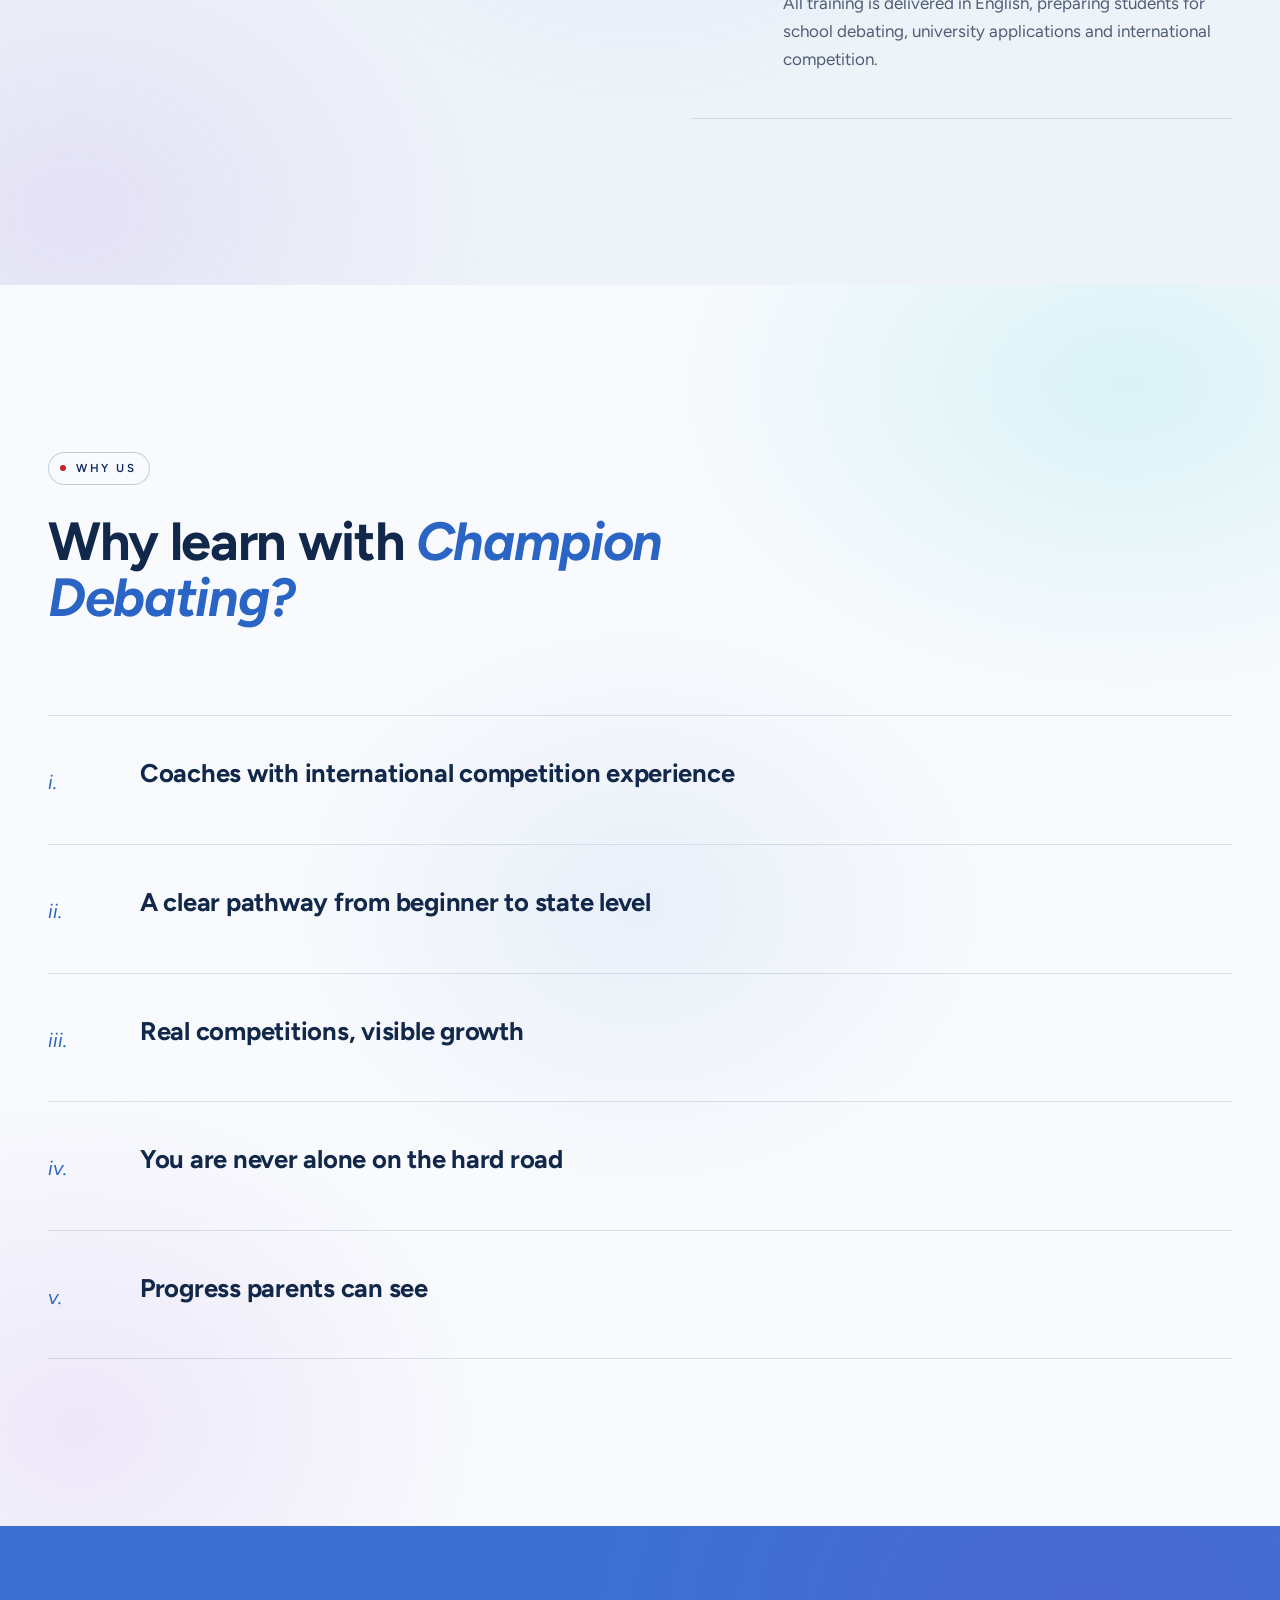
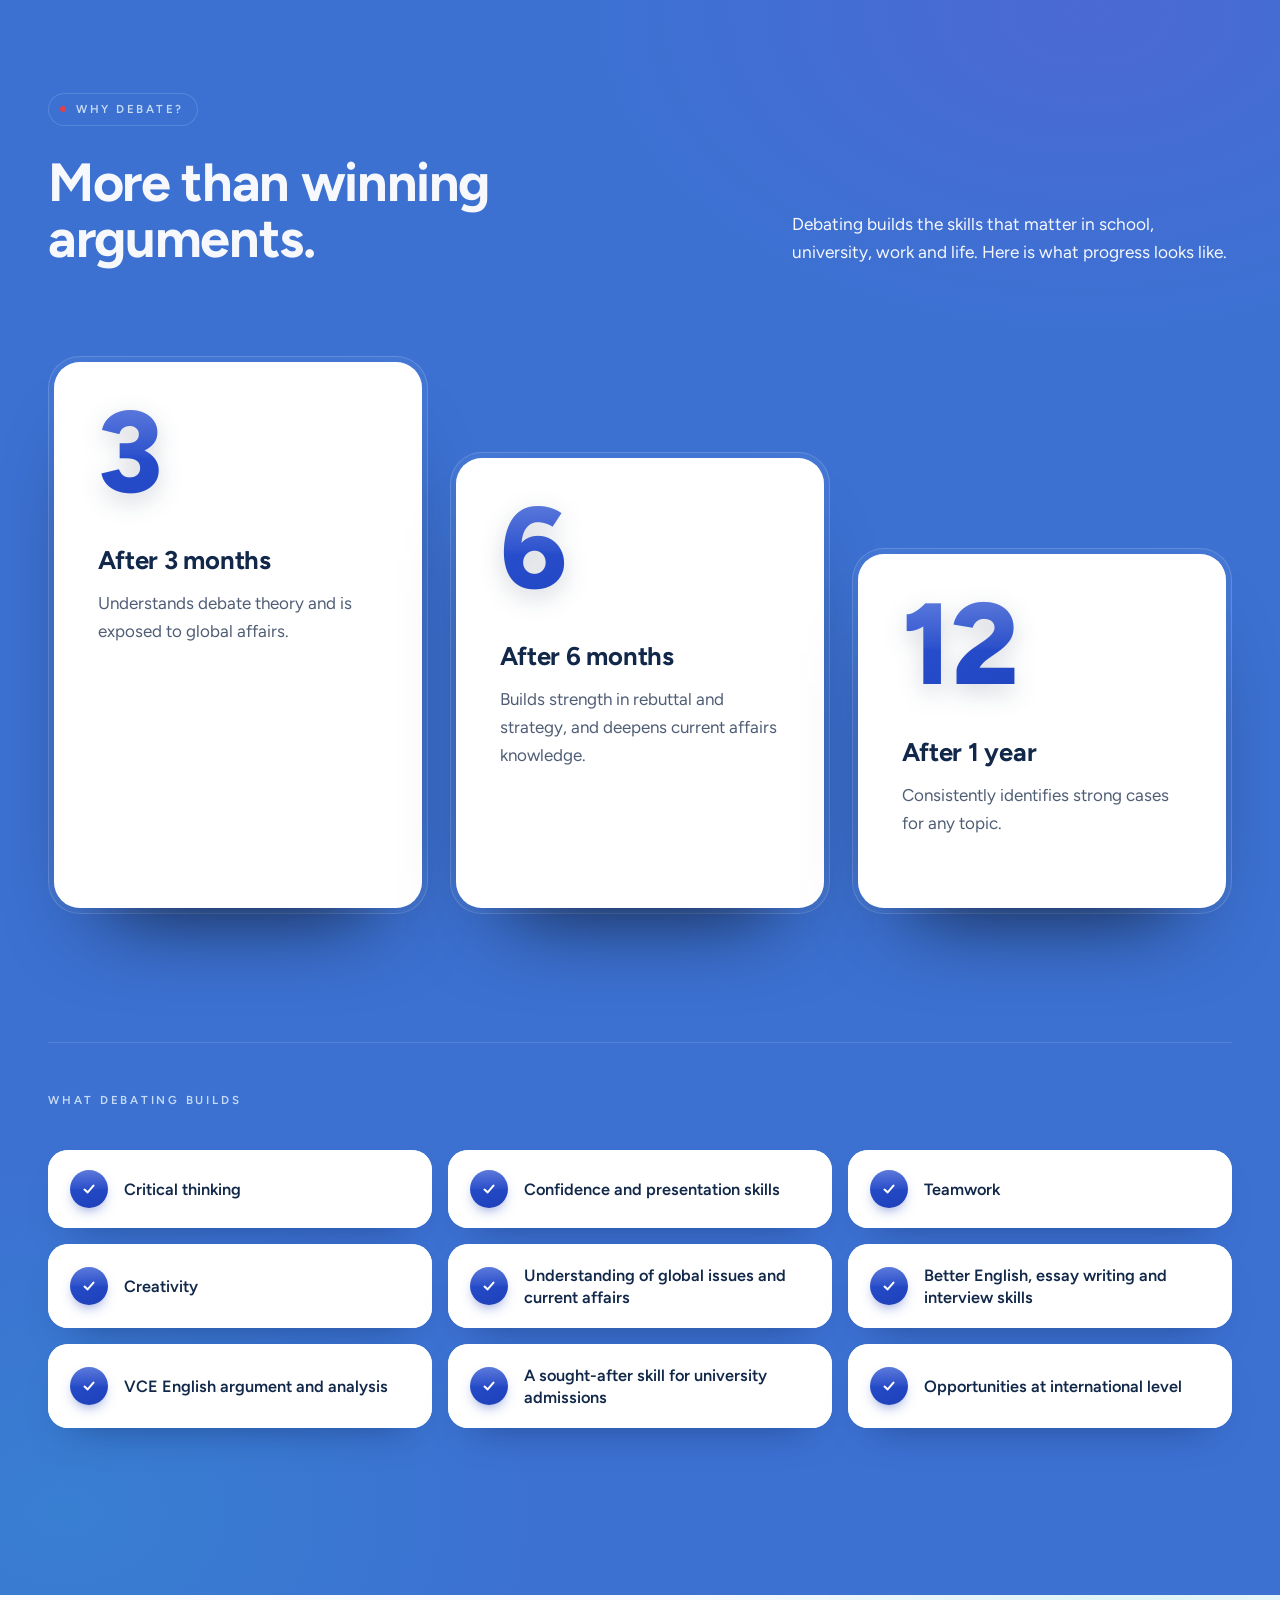
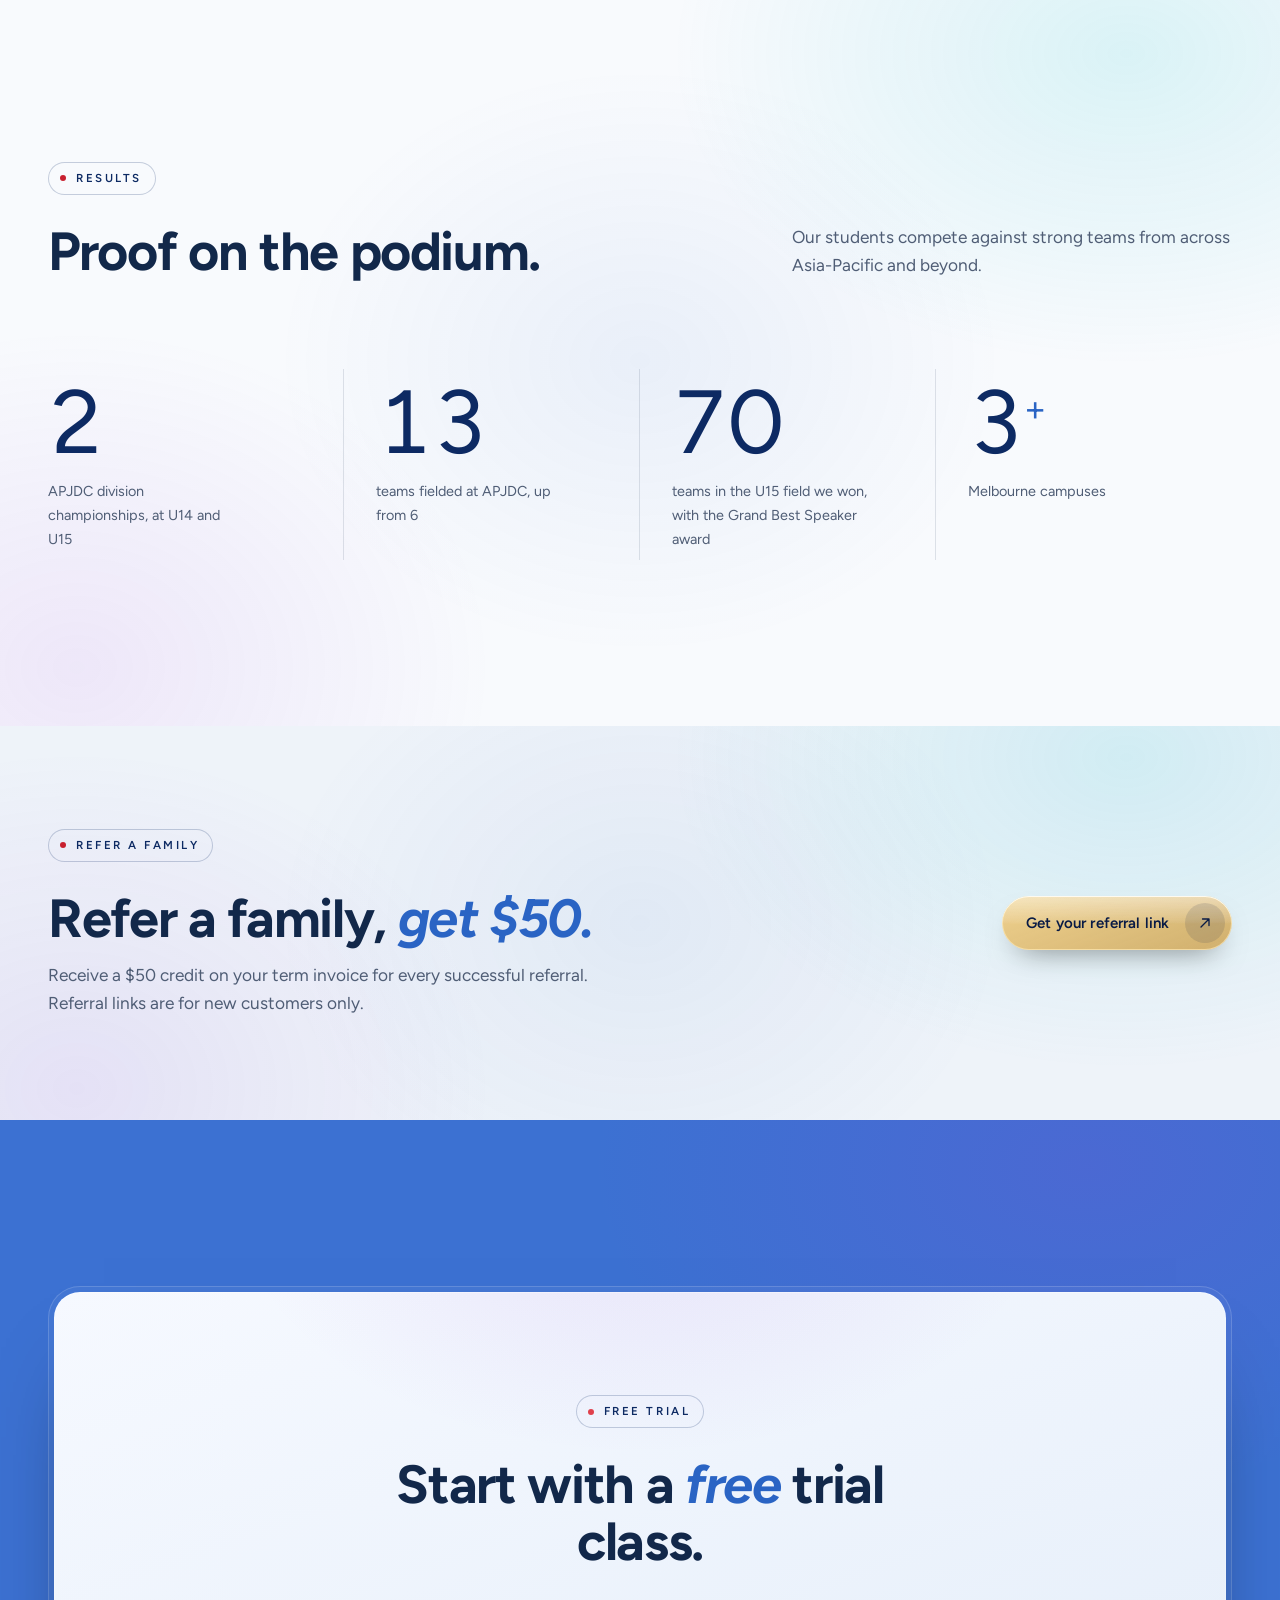
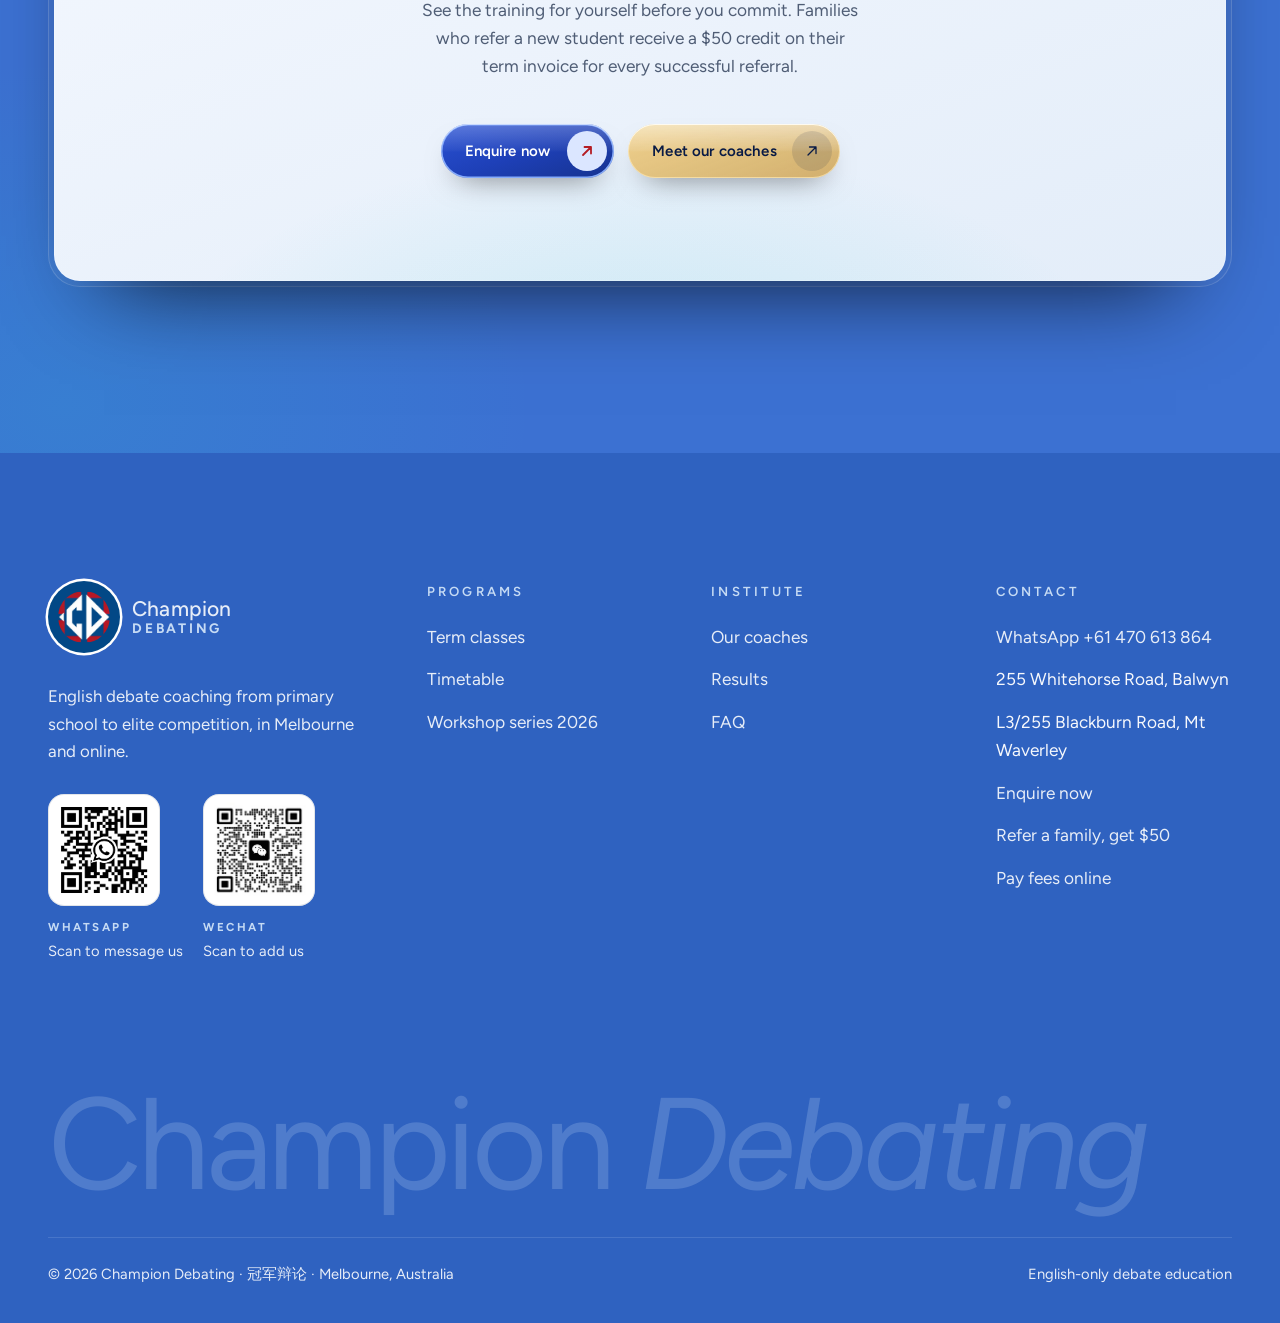
==== commit 953c453e: "Merge pull request #3 from BinayTripathi/site-updates-coaches-posters Site updates coaches posters" ====
--- a/index.html
+++ b/index.html
@@ -107,7 +107,6 @@
         <a href="competitions.html">Competitions</a>
         <a href="contact.html">Contact</a>
       </div>
-      <a class="nav__signin" href="https://champion-debating.acadeasy.com.au/app/sign-in">Sign in</a>
       <a class="nav__lang" href="zh/index.html" lang="zh-Hans" hreflang="zh-Hans">中文</a>
       <a class="btn btn--primary btn--sm" href="contact.html#book">Enquire now
         <span class="btn__icon"><svg viewBox="0 0 16 16" fill="none" stroke="currentColor" stroke-width="1.3" stroke-linecap="round" stroke-linejoin="round" aria-hidden="true"><path d="M4 12 12 4M5.5 4H12v6.5"/></svg></span>
@@ -123,7 +122,6 @@
         <a href="contact.html"><span style="--i:4">Contact</span></a>
       </div>
       <div class="menu__foot">
-        <a class="menu__lang" href="https://champion-debating.acadeasy.com.au/app/sign-in">Sign in</a>
         <a class="menu__lang" href="zh/index.html" lang="zh-Hans" hreflang="zh-Hans">中文</a>
         <a class="btn btn--primary" href="contact.html#book">Enquire now
           <span class="btn__icon"><svg viewBox="0 0 16 16" fill="none" stroke="currentColor" stroke-width="1.3" stroke-linecap="round" stroke-linejoin="round" aria-hidden="true"><path d="M4 12 12 4M5.5 4H12v6.5"/></svg></span>
@@ -323,18 +321,6 @@
       </div>
     </section>
 
-    <section class="section section--cream" aria-labelledby="reviews-title">
-      <div class="container">
-        <div class="section-head">
-          <div data-reveal>
-            <span class="eyebrow">Reviews</span>
-            <h2 class="h2" id="reviews-title">What families say.</h2>
-          </div>
-        </div>
-        <acadeasy-reviews border-color="#f94e4e" title="Family reviews"></acadeasy-reviews>
-      </div>
-    </section>
-
     <section class="section section--cream refer-band" aria-labelledby="refer-title">
       <div class="container refer-band__inner" data-reveal>
         <div>
@@ -427,7 +413,6 @@
 
   <script src="scene.js?v=43" defer></script>
   <script src="motions-of-the-week.js?v=1" defer></script>
-  <script src="https://champion-debating.acadeasy.com.au/embed.js" async></script>
   <script src="main.js?v=17" defer></script>
 </body>
 </html>
--- a/styles.css
+++ b/styles.css
@@ -399,7 +399,7 @@
   background: var(--red-bright);
 }
 
-.nav__lang, .nav__signin {
+.nav__lang {
   display: grid; place-items: center;
   min-width: 44px; height: 44px; padding: 0 14px; margin-right: 10px; white-space: nowrap;
   border-left: 1px solid rgba(18, 40, 74, 0.18);
@@ -407,8 +407,7 @@
   text-decoration: underline transparent; text-underline-offset: 5px;
   transition: color 0.5s var(--ease), text-decoration-color 0.5s var(--ease);
 }
-.nav__lang:hover, .nav__signin:hover { color: var(--blue); text-decoration-color: currentColor; }
-.nav__signin { margin-right: 0; }
+.nav__lang:hover { color: var(--blue); text-decoration-color: currentColor; }
 .menu__lang { display: inline-block; margin-right: 18px; padding: 10px 0; font-size: 1.1rem; font-weight: 600; color: var(--sky-soft); }
 
 .nav__toggle {
@@ -1139,7 +1138,6 @@
   .nav__links, .nav .btn { display: none; }
   .nav__toggle { display: block; }
   .nav__lang { margin-left: auto; border-left: 0; }
-  .nav__signin { display: none; }
 }
 
 @media (max-width: 767px) {
